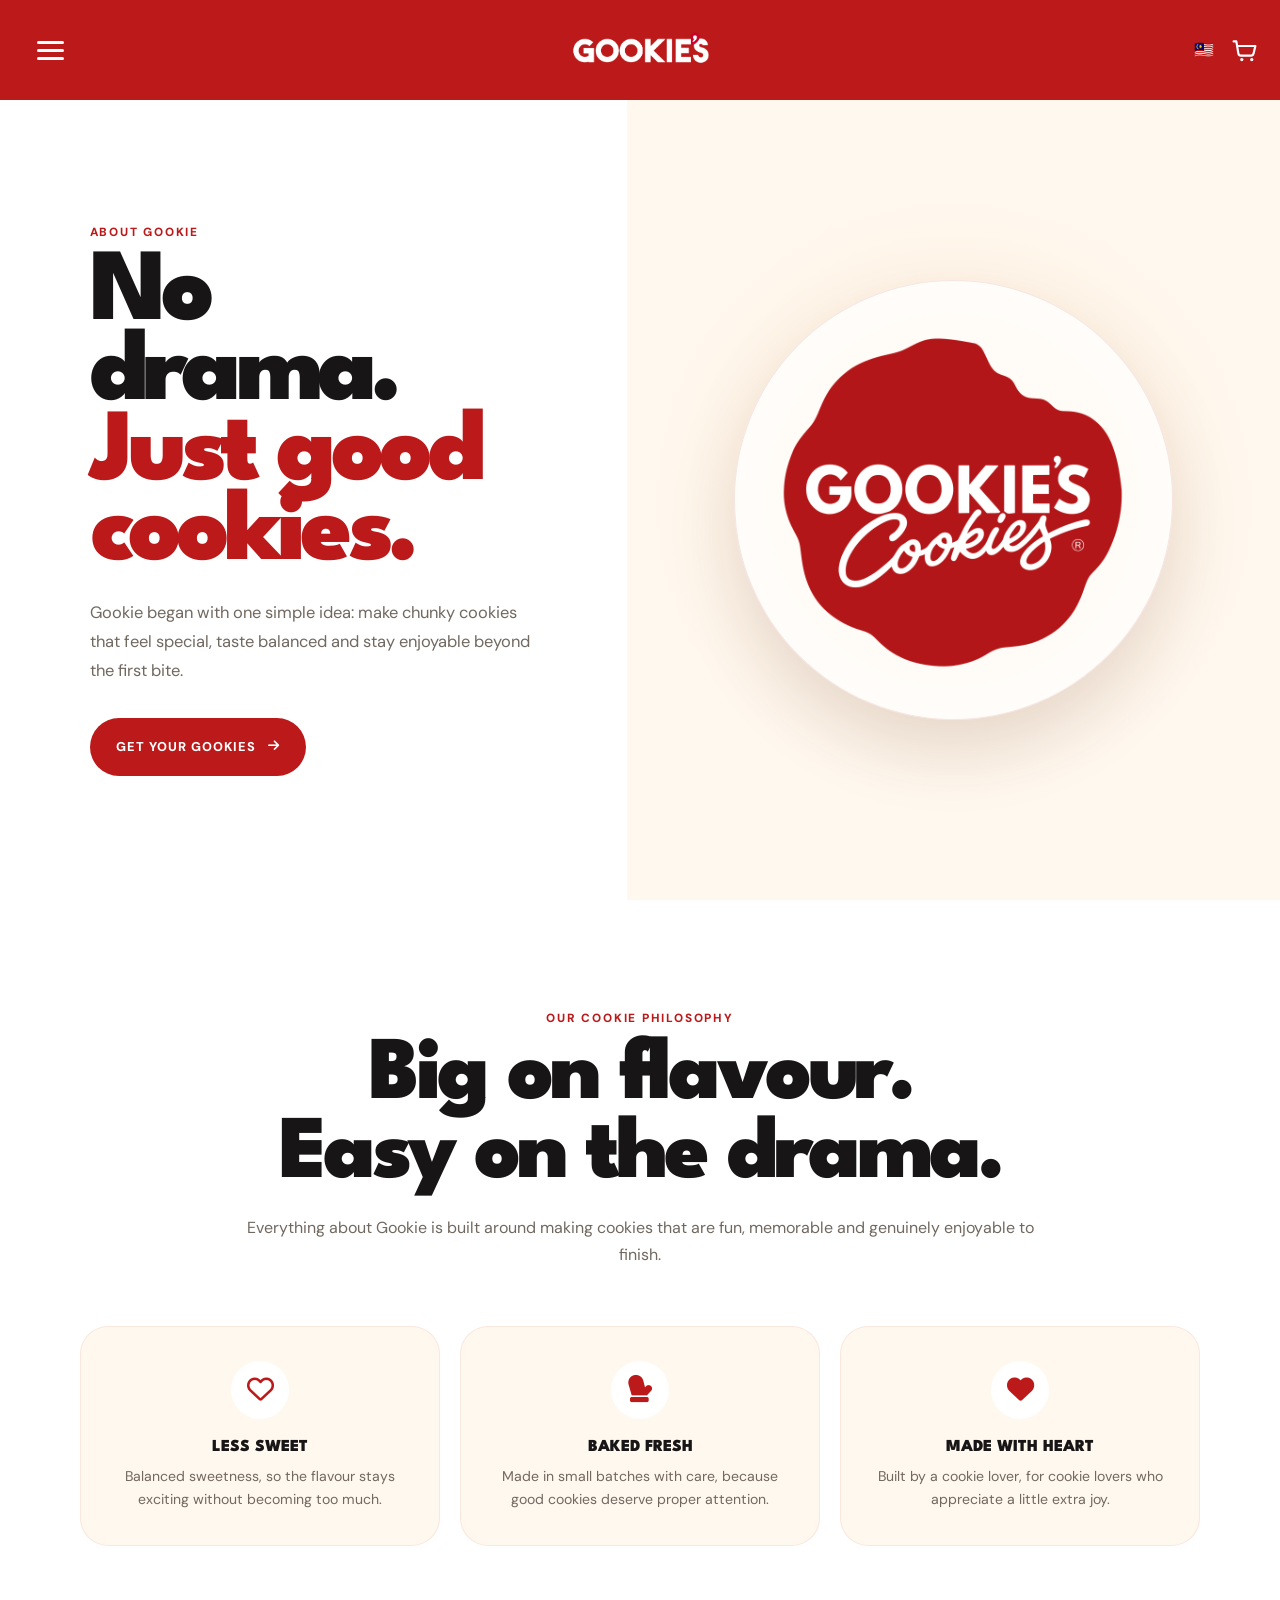
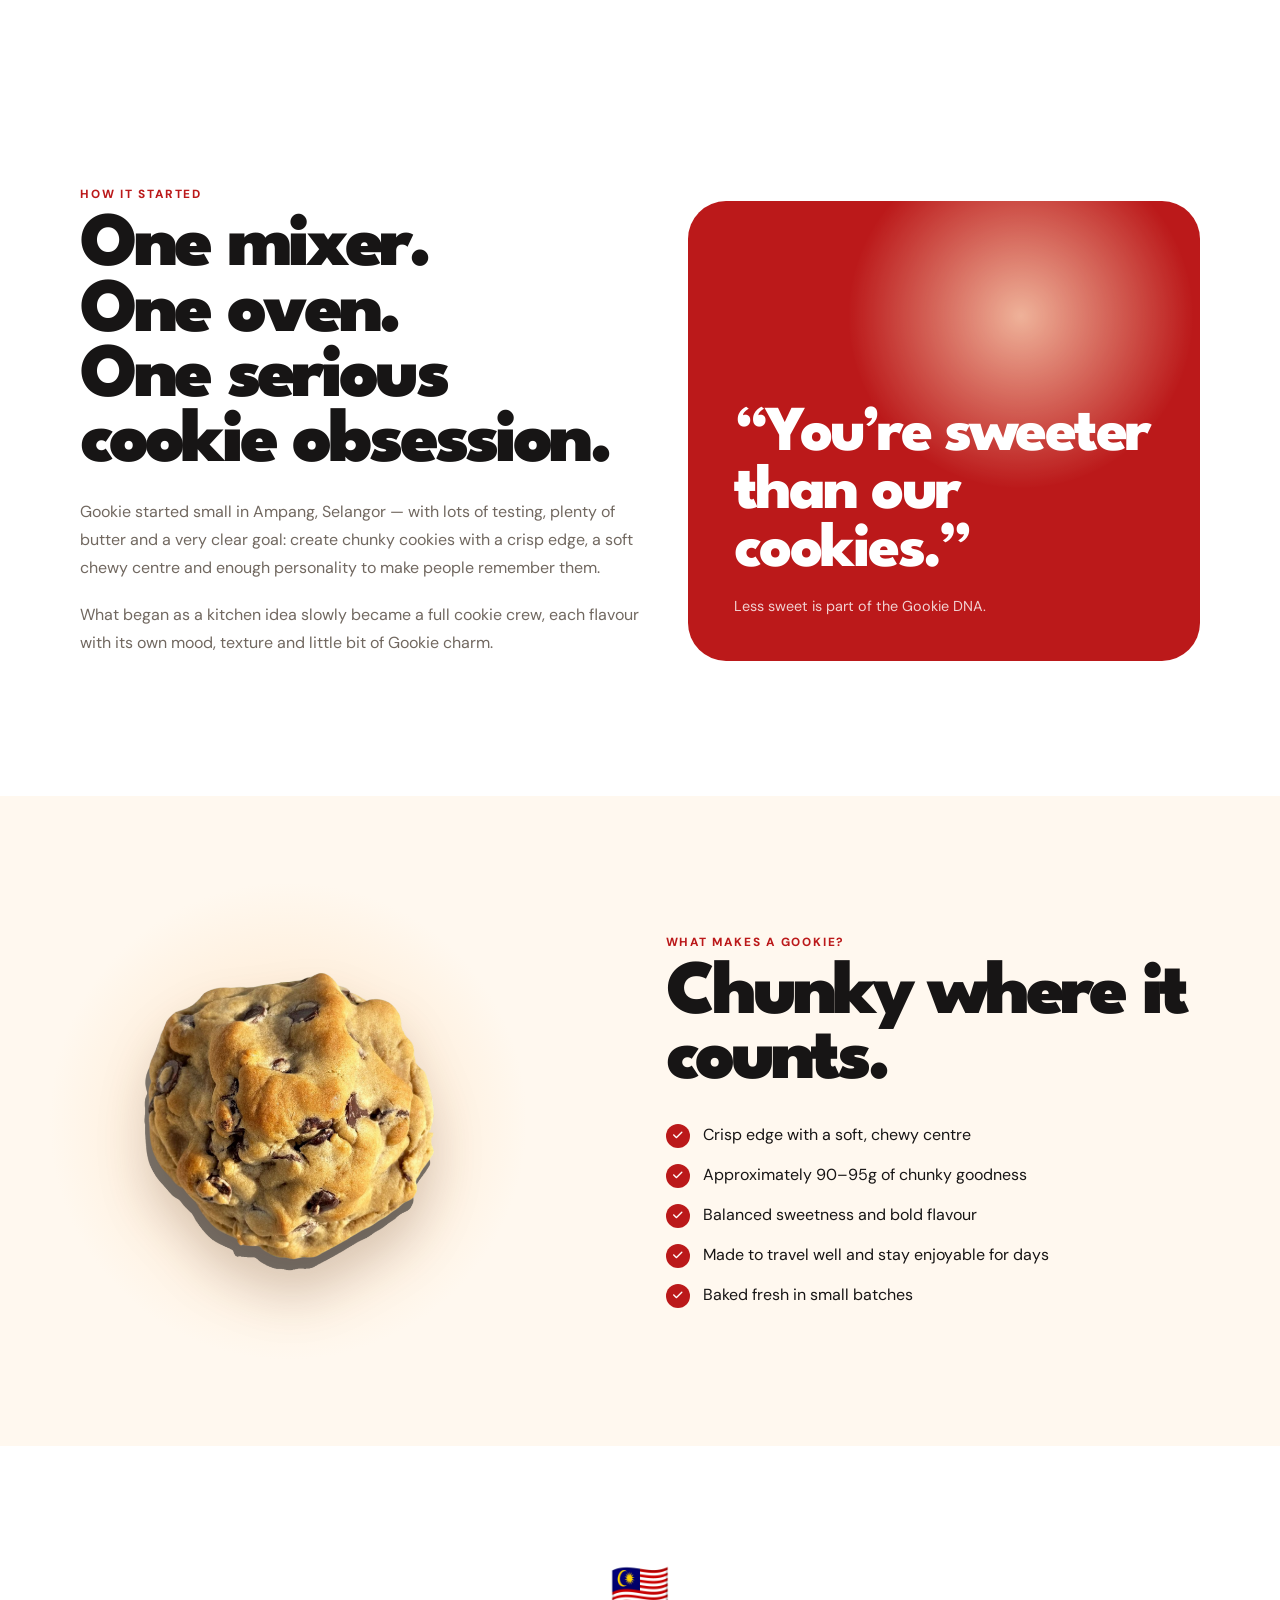
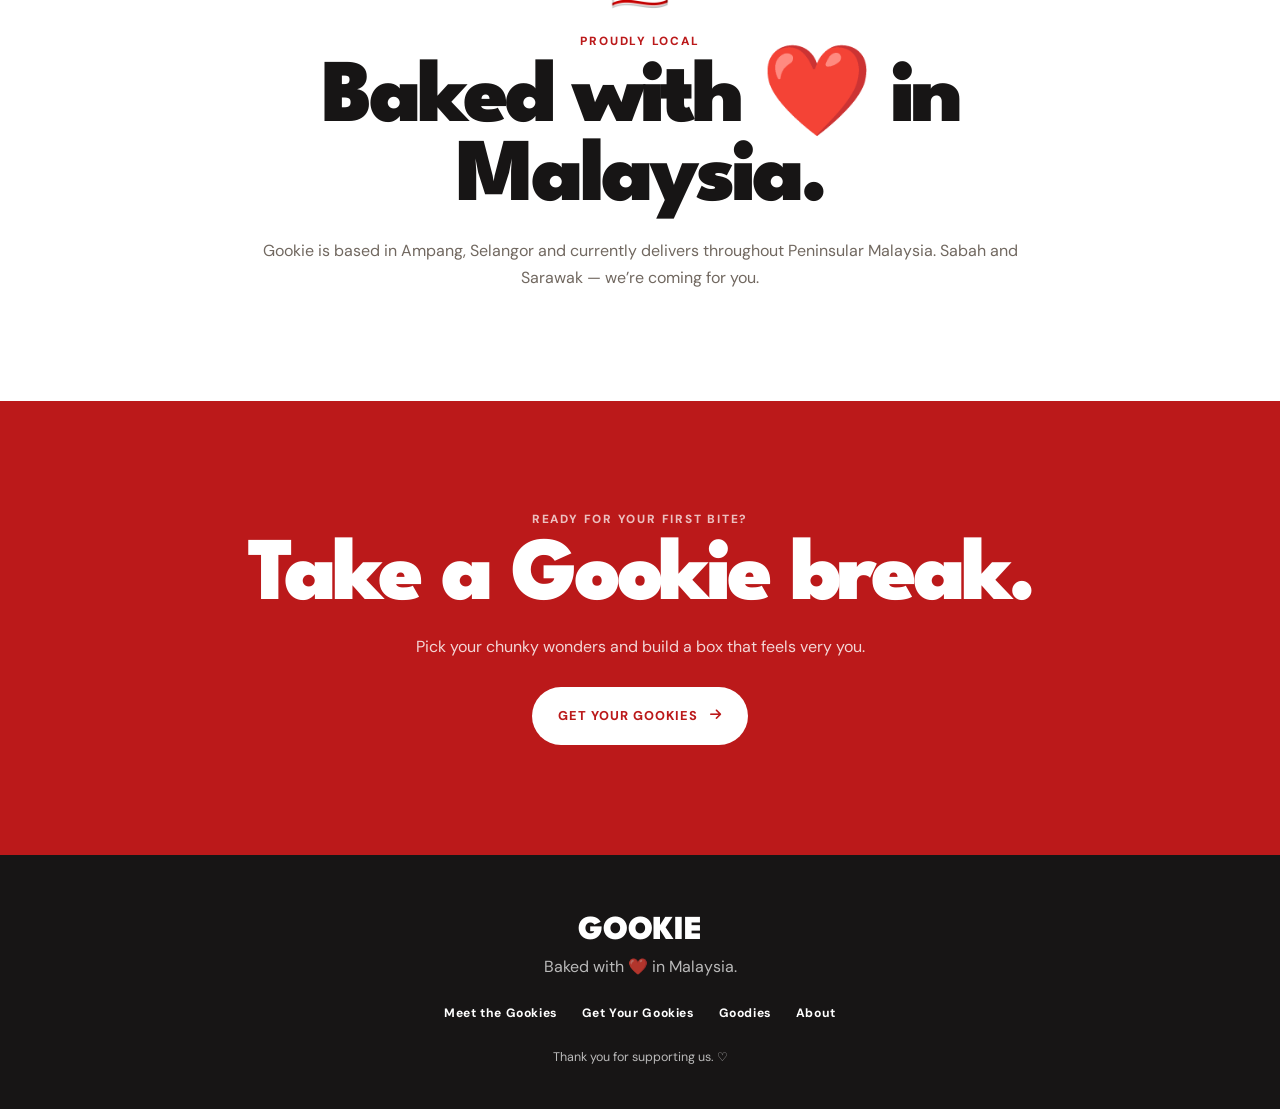
==== about.html @ dcf095d4 "Add files via upload" ====
<!doctype html>
<html lang="en">
<head>
  <meta charset="UTF-8" />
  <meta name="viewport" content="width=device-width, initial-scale=1.0" />
  <meta name="theme-color" content="#BB191A" />
  <title>About Gookie — No Drama, Just Good Cookies</title>

  <link rel="preconnect" href="https://fonts.googleapis.com" />
  <link rel="preconnect" href="https://fonts.gstatic.com" crossorigin />
  <link
    href="https://fonts.googleapis.com/css2?family=DM+Sans:wght@400;500;600;700&family=League+Spartan:wght@700;800;900&display=swap"
    rel="stylesheet"
  />
  <link
    rel="stylesheet"
    href="https://cdnjs.cloudflare.com/ajax/libs/font-awesome/6.7.2/css/all.min.css"
  />

  <link rel="stylesheet" href="style.css?v=10.0" />
  <link rel="stylesheet" href="about.css?v=1.0" />
</head>

<body class="about-page">
  <button
    class="page-overlay"
    id="pageOverlay"
    type="button"
    aria-label="Close open panel"
    hidden
  ></button>

  <header class="site-header" id="siteHeader">
    <div class="header-inner">
      <button
        class="header-icon-button"
        id="menuButton"
        type="button"
        aria-label="Open menu"
        aria-controls="menuDrawer"
        aria-expanded="false"
      >
        <span class="hamburger-icon" aria-hidden="true">
          <span></span><span></span><span></span>
        </span>
      </button>

      <a class="brand-logo" href="index.html" aria-label="Gookie home">
        <img src="smallgookielogo.png" alt="Gookie" />
      </a>

      <span class="malaysia-flag" title="Proudly baked in Malaysia">🇲🇾</span>

      <a
        class="header-icon-button cart-button about-cart-link"
        href="order.html"
        aria-label="Go to Get Your Gookies"
      >
        <svg class="cart-icon" viewBox="0 0 32 32" fill="none" aria-hidden="true">
          <path
            d="M4 6h3l2.2 13.2a3 3 0 0 0 3 2.5h10.9a3 3 0 0 0 2.9-2.3L28 11H9"
            stroke="currentColor"
            stroke-width="2.4"
            stroke-linecap="round"
            stroke-linejoin="round"
          ></path>
          <circle cx="13" cy="26" r="1.8" fill="currentColor"></circle>
          <circle cx="24" cy="26" r="1.8" fill="currentColor"></circle>
        </svg>
      </a>
    </div>
  </header>

  <aside
    class="drawer drawer-left premium-menu-drawer"
    id="menuDrawer"
    aria-hidden="true"
    aria-label="Main menu"
  >
    <div class="drawer-header premium-menu-header">
      <div>
        <p class="drawer-eyebrow">
          HELLO, COOKIE LOVER <span aria-hidden="true">🍪</span>
        </p>
        <h2>What’s on the menu?</h2>
      </div>

      <button
        class="drawer-close-button"
        id="menuCloseButton"
        type="button"
        aria-label="Close menu"
      >
        ×
      </button>
    </div>

    <nav class="drawer-nav premium-menu-nav" aria-label="Primary navigation">
      <a class="premium-menu-item premium-menu-item-cookie" href="gookies.html">
        <span class="premium-menu-icon" aria-hidden="true">
          <i class="fa-solid fa-cookie-bite"></i>
        </span>
        <span class="premium-menu-copy">
          <strong>MEET THE GOOKIES</strong>
          <small>Explore every chunky wonder.</small>
        </span>
        <span class="premium-menu-arrow" aria-hidden="true">
          <i class="fa-solid fa-arrow-right"></i>
        </span>
      </a>

      <a class="premium-menu-item premium-menu-item-box" href="order.html">
        <span class="premium-menu-icon" aria-hidden="true">
          <i class="fa-solid fa-box-open"></i>
        </span>
        <span class="premium-menu-copy">
          <strong>GET YOUR GOOKIES</strong>
          <small>Build your box or choose a combo.</small>
        </span>
        <span class="premium-menu-arrow" aria-hidden="true">
          <i class="fa-solid fa-arrow-right"></i>
        </span>
      </a>

      <a class="premium-menu-item premium-menu-item-goodies" href="goodies.html">
        <span class="premium-menu-icon" aria-hidden="true">
          <i class="fa-solid fa-gift"></i>
        </span>
        <span class="premium-menu-copy">
          <strong>GOOKIE’S GOODIES</strong>
          <small>Weddings, birthdays and gifting.</small>
        </span>
        <span class="premium-menu-arrow" aria-hidden="true">
          <i class="fa-solid fa-arrow-right"></i>
        </span>
      </a>

      <a
        class="premium-menu-item premium-menu-item-about is-current"
        href="about.html"
        aria-current="page"
      >
        <span class="premium-menu-icon" aria-hidden="true">
          <i class="fa-regular fa-heart"></i>
        </span>
        <span class="premium-menu-copy">
          <strong>ABOUT GOOKIE</strong>
          <small>Our story and cookie philosophy.</small>
        </span>
        <span class="premium-menu-arrow" aria-hidden="true">
          <i class="fa-solid fa-arrow-right"></i>
        </span>
      </a>
    </nav>
  </aside>

  <main>
    <section class="about-hero">
      <div class="about-hero-copy">
        <p class="section-kicker">ABOUT GOOKIE</p>
        <h1>
          <span>No drama.</span>
          <span>Just good cookies.</span>
        </h1>
        <p>
          Gookie began with one simple idea: make chunky cookies that feel
          special, taste balanced and stay enjoyable beyond the first bite.
        </p>

        <a class="about-primary-cta" href="order.html">
          GET YOUR GOOKIES
          <i class="fa-solid fa-arrow-right" aria-hidden="true"></i>
        </a>
      </div>

      <div class="about-hero-art">
        <div class="about-logo-disc">
          <img src="logo.png" alt="Gookie's Cookies logo" />
        </div>
      </div>
    </section>

    <section class="about-philosophy">
      <div class="about-section-heading">
        <p class="section-kicker">OUR COOKIE PHILOSOPHY</p>
        <h2>Big on flavour.<br>Easy on the drama.</h2>
        <p>
          Everything about Gookie is built around making cookies that are fun,
          memorable and genuinely enjoyable to finish.
        </p>
      </div>

      <div class="about-pillars">
        <article>
          <span class="about-pillar-icon" aria-hidden="true">
            <i class="fa-regular fa-heart"></i>
          </span>
          <h3>LESS SWEET</h3>
          <p>
            Balanced sweetness, so the flavour stays exciting without becoming
            too much.
          </p>
        </article>

        <article>
          <span class="about-pillar-icon" aria-hidden="true">
            <i class="fa-solid fa-mitten"></i>
          </span>
          <h3>BAKED FRESH</h3>
          <p>
            Made in small batches with care, because good cookies deserve proper
            attention.
          </p>
        </article>

        <article>
          <span class="about-pillar-icon" aria-hidden="true">
            <i class="fa-solid fa-heart"></i>
          </span>
          <h3>MADE WITH HEART</h3>
          <p>
            Built by a cookie lover, for cookie lovers who appreciate a little
            extra joy.
          </p>
        </article>
      </div>
    </section>

    <section class="about-story">
      <div class="about-story-copy">
        <p class="section-kicker">HOW IT STARTED</p>
        <h2>One mixer.<br>One oven.<br>One serious cookie obsession.</h2>

        <p>
          Gookie started small in Ampang, Selangor — with lots of testing,
          plenty of butter and a very clear goal: create chunky cookies with a
          crisp edge, a soft chewy centre and enough personality to make people
          remember them.
        </p>

        <p>
          What began as a kitchen idea slowly became a full cookie crew, each
          flavour with its own mood, texture and little bit of Gookie charm.
        </p>
      </div>

      <div class="about-story-card">
        <p class="about-story-quote">
          “You’re sweeter than our cookies.”
        </p>
        <span>Less sweet is part of the Gookie DNA.</span>
      </div>
    </section>

    <section class="about-cookie">
      <div class="about-cookie-art" aria-hidden="true">
        <img src="wonder-chip.png" alt="" />
      </div>

      <div class="about-cookie-copy">
        <p class="section-kicker">WHAT MAKES A GOOKIE?</p>
        <h2>Chunky where it counts.</h2>

        <div class="about-cookie-list">
          <div>
            <i class="fa-solid fa-check" aria-hidden="true"></i>
            <span>Crisp edge with a soft, chewy centre</span>
          </div>
          <div>
            <i class="fa-solid fa-check" aria-hidden="true"></i>
            <span>Approximately 90–95g of chunky goodness</span>
          </div>
          <div>
            <i class="fa-solid fa-check" aria-hidden="true"></i>
            <span>Balanced sweetness and bold flavour</span>
          </div>
          <div>
            <i class="fa-solid fa-check" aria-hidden="true"></i>
            <span>Made to travel well and stay enjoyable for days</span>
          </div>
          <div>
            <i class="fa-solid fa-check" aria-hidden="true"></i>
            <span>Baked fresh in small batches</span>
          </div>
        </div>
      </div>
    </section>

    <section class="about-malaysia">
      <div class="about-malaysia-inner">
        <span class="about-malaysia-flag" aria-hidden="true">🇲🇾</span>
        <p class="section-kicker">PROUDLY LOCAL</p>
        <h2>Baked with ❤️ in Malaysia.</h2>
        <p>
          Gookie is based in Ampang, Selangor and currently delivers throughout
          Peninsular Malaysia. Sabah and Sarawak — we’re coming for you.
        </p>
      </div>
    </section>

    <section class="about-final-cta">
      <p class="section-kicker">READY FOR YOUR FIRST BITE?</p>
      <h2>Take a Gookie break.</h2>
      <p>Pick your chunky wonders and build a box that feels very you.</p>

      <a href="order.html">
        GET YOUR GOOKIES
        <i class="fa-solid fa-arrow-right" aria-hidden="true"></i>
      </a>
    </section>
  </main>

  <footer class="about-footer">
    <a class="about-footer-brand" href="index.html">GOOKIE</a>
    <p>Baked with ❤️ in Malaysia.</p>

    <nav aria-label="Footer navigation">
      <a href="gookies.html">Meet the Gookies</a>
      <a href="order.html">Get Your Gookies</a>
      <a href="goodies.html">Goodies</a>
      <a href="about.html">About</a>
    </nav>

    <p class="about-footer-thanks">Thank you for supporting us. ♡</p>
  </footer>

  <script src="about.js?v=1.0"></script>
</body>
</html>
---- style.css ----
/* =========================================================
   GOOKIE ORDER PAGE
   FILE: style.css
   CLEAN VERSION: V2

   Notes:
   - Existing page design and functionality preserved.
   - Repeated mobile Hero rules consolidated into one block.
   - Repeated mobile Meet The Gookies rules consolidated.
   - Old duplicate Gookie's Picks rules removed.
   - Mobile Meet The Gookies card shadow removed.
   - Keep future edits inside the relevant labelled section.
   ========================================================= */

:root {
  --gookie-red: #bb191a;
  --gookie-red-dark: #991214;
  --cream: #fff1dc;
  --cream-soft: #fff8ef;
  --white: #fff;
  --ink: #171515;
  --muted: #716860;
  --line: rgba(23, 21, 21, 0.12);
  --shadow: 0 24px 70px rgba(67, 24, 18, 0.18);
  --header-height-mobile: 90px;
  --header-height-desktop: 100px;
  --drawer-width: min(88vw, 400px);
  --transition: 260ms ease;
}

*,
*::before,
*::after {
  box-sizing: border-box;
}

html {
  scroll-behavior: smooth;
}

body {
  margin: 0;
  min-width: 320px;
  background: var(--cream-soft);
  color: var(--ink);
  font-family: "DM Sans", sans-serif;
}

body.no-scroll {
  overflow: hidden;
}

button,
a {
  -webkit-tap-highlight-color: transparent;
}

button {
  font: inherit;
}

a {
  color: inherit;
  text-decoration: none;
}

img {
  max-width: 100%;
}

.is-hidden {
  display: none !important;
}

.section-kicker,
.drawer-eyebrow,
.mini-heading,
.cookie-box-label {
  margin: 0;
  color: var(--gookie-red);
  font-size: 0.74rem;
  font-weight: 800;
  letter-spacing: 0.15em;
}

.site-header {
  position: sticky;
  top: 0;
  z-index: 50;
  height: var(--header-height-mobile);
  background: var(--gookie-red);
  color: var(--white);
}

.header-inner {
  position: relative;
  display: flex;
  align-items: center;
  justify-content: center;
  height: 100%;
}

.brand-logo {
  position: absolute;
  left: 50%;
  transform: translateX(-50%);
}

.brand-logo img {
  display: block;
  width: 140px;
  height: auto;
}

.header-icon-button {
  position: absolute;
  top: 50%;
  display: grid;
  place-items: center;
  width: 48px;
  height: 48px;
  padding: 0;
  border: 0;
  border-radius: 50%;
  background: transparent;
  color: var(--white);
  cursor: pointer;
  transform: translateY(-50%);
}

#menuButton {
  left: 14px;
}

#cartButton {
  right: 12px;
}
.malaysia-flag{
  position:absolute;
  right:66px;

  top:50%;
  transform:translateY(-50%);

  font-size:16px;
  line-height:1;

  user-select:none;
}

.header-icon-button:hover {
  background: rgba(255, 255, 255, 0.12);
}

.hamburger-icon {
  display: flex;
  flex-direction: column;
  gap: 5px;
  width: 27px;
}

.hamburger-icon span {
  width: 100%;
  height: 3px;
  border-radius: 999px;
  background: currentColor;
}

.cart-icon {
  width: 29px;
  height: 29px;
}

.cart-count {
  position: absolute;
  top: 2px;
  right: -1px;
  display: grid;
  place-items: center;
  min-width: 21px;
  height: 21px;
  padding: 0 5px;
  border: 2px solid var(--gookie-red);
  border-radius: 999px;
  background: var(--white);
  color: var(--gookie-red);
  font-size: 0.69rem;
  font-weight: 800;
}

.page-overlay {
  position: fixed;
  inset: 0;
  z-index: 80;
  border: 0;
  background: rgba(17, 9, 9, 0.52);
  opacity: 0;
  transition: opacity var(--transition);
}

.page-overlay.is-visible {
  opacity: 1;
}

.drawer {
  position: fixed;
  top: 0;
  bottom: 0;
  z-index: 90;
  display: flex;
  flex-direction: column;
  width: var(--drawer-width);
  max-width: 100%;
  padding: 24px;
  background: var(--cream-soft);
  box-shadow: var(--shadow);
  visibility: hidden;
  transition:
    transform var(--transition),
    visibility var(--transition);
}

.drawer-left {
  left: 0;
  transform: translateX(-105%);
}

.drawer-right {
  right: 0;
  transform: translateX(105%);
}

.drawer.is-open {
  transform: translateX(0);
  visibility: visible;
}

.drawer-header,
.modal-sticky-header,
.cookie-box-header {
  display: flex;
  align-items: flex-start;
  justify-content: space-between;
  gap: 20px;
}

.drawer-header {
  padding-bottom: 22px;
  border-bottom: 1px solid var(--line);
}

.drawer-header h2,
.modal-sticky-header h2 {
  margin: 4px 0 0;
  font-family: "League Spartan", sans-serif;
  font-size: 2rem;
  letter-spacing: -0.04em;
}

.drawer-close-button,
.modal-close-button {
  display: grid;
  place-items: center;
  width: 42px;
  height: 42px;
  flex: 0 0 42px;
  padding: 0 0 4px;
  border: 1px solid var(--line);
  border-radius: 50%;
  background: var(--white);
  color: var(--ink);
  font-size: 2rem;
  line-height: 1;
  cursor: pointer;
}

.drawer-nav {
  display: flex;
  flex-direction: column;
  padding: 26px 0;
}


.drawer-footer {
  margin-top: auto;
  padding-top: 22px;
  border-top: 1px solid var(--line);
  color: var(--muted);
}

.drawer-footer p {
  margin: 4px 0;
}

.modal {
  position: fixed;
  inset: 0;
  z-index: 100;
  display: grid;
  place-items: end center;
  padding: 0;
  background: rgba(17, 9, 9, 0.55);
  opacity: 0;
  visibility: hidden;
  transition:
    opacity var(--transition),
    visibility var(--transition);
}

.modal.is-open {
  opacity: 1;
  visibility: visible;
}

.modal-card {
  width: 100%;
  max-height: 92vh;
  overflow: auto;
  background: var(--cream-soft);
  border-radius: 30px 30px 0 0;
  transform: translateY(24px);
  transition: transform var(--transition);
}

.modal.is-open .modal-card {
  transform: translateY(0);
}

.primary-button,
.secondary-button,
.hero-button {
  display: inline-flex;
  align-items: center;
  justify-content: center;
  min-height: 56px;
  padding: 15px 24px;
  border-radius: 999px;
  font-size: 0.9rem;
  font-weight: 800;
  letter-spacing: 0.05em;
  cursor: pointer;
  transition:
    transform var(--transition),
    background-color var(--transition);
}

.primary-button {
  width: 100%;
  border: 0;
  background: var(--gookie-red);
  color: var(--white);
}

.primary-button:hover:not(:disabled) {
  background: var(--gookie-red-dark);
  transform: translateY(-2px);
}

.primary-button:disabled {
  opacity: 0.42;
  cursor: not-allowed;
}

.secondary-button {
  border: 1px solid var(--line);
  background: var(--white);
  color: var(--ink);
}

.hero-section {
  overflow: hidden;
  background: #ffffff;
}

.hero-cookie-area {
  position: relative;
  display: grid;
  place-items: center;
  min-height: 430px;
  padding: 40px 20px 16px;

  background:
    radial-gradient(
      circle at 50% 45%,
      rgba(255,226,193,.65) 0%,
      rgba(255,245,231,.35) 45%,
      rgba(255,255,255,0) 75%
    );

  isolation: isolate;
}

.hero-cookie-image {
  position: relative;
  z-index: 2;
  width: min(96vw, 560px);
  filter: drop-shadow(0 24px 18px rgba(73, 31, 12, 0.18));
}

.hero-shape {
  position: absolute;
  border-radius: 50%;
}

.hero-shape-one {
  top: 7%;
  left: -18%;
  width: 250px;
  height: 250px;
  background: rgba(187, 25, 26, 0.1);
}

.hero-shape-two {
  right: -22%;
  bottom: -10%;
  width: 310px;
  height: 310px;
  border: 2px solid rgba(187, 25, 26, 0.14);
}

.hero-content {
  padding: 58px 24px 76px;
  text-align: center;
}

.hero-content h1 {
  margin: 13px 0 24px;
  font-family: "League Spartan", sans-serif;
  font-size: clamp(3.3rem, 15vw, 7rem);
  font-weight: 900;
  line-height: 0.88;
  letter-spacing: -0.045em;
}

.hero-content h1 span {
  display: block;
}

.hero-content h1 span:not(:first-child) {
  color: var(--gookie-red);
}

.hero-description {
  max-width: 520px;
  margin: 0 auto 30px;
  color: var(--muted);
  font-size: 1.04rem;
  line-height: 1.65;
}

.hero-button {
  gap: 12px;
  background: var(--ink);
  color: var(--white);
}

/* ========================================
   HERO HIGHLIGHTS
======================================== */

.hero-highlights{

    display:flex;
    justify-content:center;
    gap:50px;

    margin:24px 0 42px;

    flex-wrap:wrap;

}

.hero-highlight{
  display:flex;
  flex-direction:column;
  align-items:center;
  gap:10px;

  min-width:140px;
}

.hero-highlight span{
  font-size:28px;
}

.hero-highlight strong{
  font-family:"League Spartan",sans-serif;
  font-size:.9rem;
  font-weight:800;
  text-transform:uppercase;
  letter-spacing:.06em;
}

.hero-actions{
  display:flex;
  justify-content:center;
  gap:16px;
  flex-wrap:wrap;
}

.hero-actions .hero-button {
  min-width: 220px;
  min-height: 64px;
  padding: 18px 34px;

  font-size: 1rem;
  font-weight: 800;
}

.hero-button-primary{
  background:var(--gookie-red);
  color:#fff;
}

.hero-button-secondary{
  background:#fff;
  color:var(--ink);
  border:2px solid rgba(0,0,0,.12);
}

.section-heading {
  width: min(100%, 760px);
  margin: 0 auto 40px;
  padding: 0 20px;
  text-align: center;
}

.section-heading h2 {
  margin: 10px 0 14px;
  font-family: "League Spartan", sans-serif;
  font-size: clamp(2.9rem, 12vw, 6rem);
  font-weight: 900;
  line-height: 0.9;
  letter-spacing: -0.045em;
}

.section-heading > p:last-child {
  max-width: 560px;
  margin: 0 auto;
  color: var(--muted);
  line-height: 1.6;
}

/* =========================================================
   GOOKIE TRUST BANNER
========================================================= */

.gookie-trust-section {
  padding: 34px 20px 56px;
  background: var(--white);
}

.gookie-trust-banner {
  display: grid;
  grid-template-columns: repeat(4, 1fr);

  width: min(1180px, 100%);
  margin: 0 auto;
  padding: 26px 28px;

  border: 1px solid rgba(187, 25, 26, 0.1);
  border-radius: 28px;

  background: #fff8ef;

  box-shadow:
    0 14px 36px rgba(55, 26, 12, 0.07);
}

.gookie-trust-item {
  display: flex;
  align-items: center;
  justify-content: center;
  gap: 16px;

  min-width: 0;
  padding: 5px 24px;
}

.gookie-trust-item + .gookie-trust-item {
  border-left: 1px solid rgba(23, 21, 21, 0.11);
}

.gookie-trust-icon {
  display: grid;
  place-items: center;

  width: 52px;
  height: 52px;
  flex: 0 0 52px;

  color: var(--gookie-red);

  font-size: 2.5rem;
  line-height: 1;
}

.gookie-trust-icon i {
  display: flex;
  align-items: center;
  justify-content: center;

  width: 100%;
  height: 100%;

  line-height: 1;
}

.gookie-trust-item:nth-child(1) .gookie-trust-icon i{
  font-size:2.15rem;
}

.gookie-trust-item:nth-child(2) .gookie-trust-icon i{
  font-size:2.35rem;
}

.gookie-trust-item:nth-child(3) .gookie-trust-icon i{
  font-size:2rem;
}

.gookie-trust-item:nth-child(4) .gookie-trust-icon i{
  font-size:2rem;
}

.gookie-trust-copy {
  display: flex;
  flex-direction: column;
  gap: 5px;
}

.gookie-trust-copy strong {
  color: var(--ink);

  font-family: "League Spartan", sans-serif;
  font-size: 0.83rem;
  font-weight: 900;
  line-height: 1.15;
  letter-spacing: 0.015em;
}

.gookie-trust-copy span {
  color: var(--muted);

  font-size: 0.79rem;
  line-height: 1.4;
}


/* =========================================================
   GOOKIE TRUST BANNER — TABLET
========================================================= */

@media (max-width: 950px) {

  .gookie-trust-banner {
    grid-template-columns: repeat(2, 1fr);
    row-gap: 24px;
  }

  .gookie-trust-item:nth-child(3) {
    border-left: 0;
  }

}


/* =========================================================
   GOOKIE TRUST BANNER — MOBILE
========================================================= */

@media (max-width: 600px) {

  .gookie-trust-section {
    padding: 20px 16px 38px;
  }

  .gookie-trust-banner {
    grid-template-columns: 1fr;

    padding: 10px 20px;

    border-radius: 24px;
  }

  .gookie-trust-item {
    justify-content: flex-start;

    padding: 20px 4px;
  }

  .gookie-trust-item + .gookie-trust-item,
  .gookie-trust-item:nth-child(3) {
    border-top: 1px solid rgba(23, 21, 21, 0.1);
    border-left: 0;
  }

  .gookie-trust-icon {
    width: 48px;
    height: 48px;
    flex-basis: 48px;

    font-size: 2.2rem;
  }

  .gookie-trust-copy strong {
    font-size: 0.8rem;
  }

  .gookie-trust-copy span {
    font-size: 0.76rem;
  }

.gookie-trust-item:nth-child(1) .gookie-trust-icon i{
  font-size:2rem;
}

.gookie-trust-item:nth-child(2) .gookie-trust-icon i{
  font-size:2.15rem;
}

.gookie-trust-item:nth-child(3) .gookie-trust-icon i{
  font-size:1.9rem;
}

.gookie-trust-item:nth-child(4) .gookie-trust-icon i{
  font-size:1.9rem;
}
}

.meet-section {
  overflow: hidden;
  padding: 90px 0;
  background: var(--white);
}

.marquee-shell {
  min-width: 0;
  overflow-x: auto;
  overflow-y: hidden;
  width: 100%;

  scroll-behavior: auto;
  scrollbar-width: none;
  -webkit-overflow-scrolling: touch;

  cursor: grab;
}

.marquee-shell::-webkit-scrollbar {
  display: none;
}

.marquee-track {
  display: flex;
  gap: 14px;
  width: max-content;
  padding: 10px 58px;

  animation: none;
  transform: none;
}

.marquee-card {
  width: min(66vw, 270px);
  flex: 0 0 auto;

  padding: 0;
  border: 0;

  background: transparent;
  box-shadow: none;

  color: var(--ink);
  text-align: center;
  cursor: pointer;
}

.marquee-card-image {
  display: grid;
  place-items: center;
  aspect-ratio: 1/1;

  background: transparent;
}

.marquee-card-image img {
  width: 96%;
  height: auto;
  object-fit: contain;

  filter: drop-shadow(0 18px 20px rgba(0,0,0,.18));

  transition: transform .25s ease;
}

.marquee-card:hover .marquee-card-image img {
  transform: translateY(-8px) scale(1.04);
}

.marquee-card-copy {
  padding: 10px 8px 0;
}

.marquee-card-copy strong{
  font-family:"League Spartan",sans-serif;
  font-size:1.45rem;
  font-weight:800;
}

.marquee-card-copy small{
  display:block;
  margin-bottom:8px;
  color:var(--gookie-red);
  font-size:.68rem;
  letter-spacing:.08em;
}

.marquee-hint {
  margin: 24px 20px 0;
  color: var(--muted);
  font-size: 0.84rem;
  text-align: center;
}

/* ========================================
   MARQUEE CONTROLS
======================================== */

.marquee-wrapper {
  position: relative;
  display: block;
  width: 100%;
}

.marquee-arrow {
  position: absolute;
  top: 50%;
  z-index: 10;

  display: grid;
  place-items: center;

  width: 56px;
  height: 56px;
  padding: 0;

  border: 1px solid var(--line);
  border-radius: 50%;

  background: rgba(255, 255, 255, 0.92);
  color: var(--ink);

  backdrop-filter: blur(10px);
  -webkit-backdrop-filter: blur(10px);

  font-size: 1.5rem;
  cursor: pointer;

  box-shadow: 0 10px 28px rgba(55, 26, 12, 0.14);

  transform: translateY(-50%);

  transition:
    transform var(--transition),
    background-color var(--transition),
    color var(--transition);
}

.marquee-arrow-left {
  left: 14px;
}

.marquee-arrow-right {
  right: 14px;
}

.marquee-arrow:hover {
  background: var(--gookie-red);
  color: var(--white);
  transform: translateY(-50%) scale(1.06);
}

.marquee-arrow:active {
  transform: translateY(-50%) scale(0.94);
}

/* ========================================
   ORDER SECTIONS
======================================== */

.choice-section,
.order-section {
  padding: 90px 20px;
}

.choice-section {
  background: var(--cream);
}

.choice-grid {
  display: grid;
  gap: 18px;
  width: min(100%, 1050px);
  margin: 0 auto;
}

.choice-card {
  position: relative;
  display: grid;
  gap: 24px;
  min-height: 280px;
  padding: 26px;
  border: 0;
  border-radius: 34px;
  text-align: left;
  cursor: pointer;
  overflow: hidden;
}

.choice-card-light {
  background: var(--white);
  color: var(--ink);
}

.choice-card-red {
  background: var(--gookie-red);
  color: var(--white);
}

.choice-card-number {
  font-size: 0.75rem;
  font-weight: 800;
  letter-spacing: 0.14em;
  opacity: 0.75;
}

.choice-card-copy {
  display: flex;
  flex-direction: column;
  align-self: end;
}

.choice-card-copy small {
  margin-bottom: 8px;
  font-weight: 800;
  letter-spacing: 0.12em;
}

.choice-card-copy strong {
  font-family: "League Spartan", sans-serif;
  font-size: clamp(2.2rem, 9vw, 4rem);
  font-weight: 900;
  line-height: 0.9;
  letter-spacing: -0.045em;
}

.choice-card-copy > span {
  margin-top: 12px;
  opacity: 0.78;
}

.choice-card-arrow {
  position: absolute;
  top: 22px;
  right: 24px;
  font-size: 2rem;
}

.order-section {
  background: var(--cream-soft);
  scroll-margin-top: 110px;
}

.box-size-options {
  display: grid;
  gap: 14px;
  width: min(100%, 920px);
  margin: 0 auto 28px;
}

.box-size-card {
  display: block;
  min-height: 0;
  padding: 0;

  border: 2px solid transparent;
  border-radius: 24px;

  background: var(--white);
  color: var(--ink);
  text-align: left;

  overflow: hidden;
  box-shadow: 0 10px 35px rgba(55, 26, 12, 0.07);
}

.box-size-card.is-selected {
  border-color: var(--gookie-red);
  background: #fff4e8;
}

.box-size-number {
  display: grid;
  place-items: center;
  width: 62px;
  height: 62px;
  flex: 0 0 62px;
  border-radius: 50%;
  background: var(--cream);
  color: var(--gookie-red);
  font-family: "League Spartan", sans-serif;
  font-size: 2rem;
  font-weight: 900;
}

.box-size-card.is-selected .box-size-number {
  background: var(--gookie-red);
  color: var(--white);
}

.box-size-card strong,
.box-size-card small {
  display: block;
}

.box-size-card strong {
  font-family: "League Spartan", sans-serif;
  font-size: 1.2rem;
}

.box-size-card small {
  color: var(--muted);
}

/* ========================================
   BUILD YOUR BOX ACCORDION
======================================== */

.box-accordion {
  overflow: hidden;
  transition: all .3s ease;
}

.box-accordion-header {
  width: 100%;

  display: flex;
  align-items: center;
  gap: 18px;

  padding: 22px;

  background: transparent;
  border: 0;

  cursor: pointer;
}

/* ========================================
   BOX SIZE PRODUCT IMAGES
======================================== */

.box-size-image {
  width: 132px;
  flex: 0 0 132px;

  display: flex;
  align-items: center;
  justify-content: center;

  margin-top: -14px;
  margin-bottom: -14px;
  margin-left: -24px;

  position: relative;
  z-index: 2;
}

.box-size-image img {
  display: block;
  width: 100%;
  height: 128px;

  object-fit: contain;

  filter: drop-shadow(
    0 12px 12px rgba(64, 27, 14, 0.16)
  );

  transition:
    transform 260ms ease,
    filter 260ms ease;
}

.box-size-card:hover .box-size-image img {
  transform: translateY(-3px) scale(1.035);

  filter: drop-shadow(
    0 16px 15px rgba(64, 27, 14, 0.2)
  );
}

@media (max-width: 480px) {
  .box-accordion-header {
    gap: 10px;
    padding: 18px 16px;
  }

  .box-size-image {
    width: 118px;
    flex-basis: 118px;

    margin-top: -10px;
    margin-bottom: -10px;
    margin-left: -20px;
  }

  .box-size-image img {
    height: 112px;
  }

  .box-accordion-copy strong {
    font-size: 1.35rem;
  }

  .box-accordion-copy small {
    font-size: 0.82rem;
  }
}

.box-accordion-copy {
  display: flex;
  flex-direction: column;
  align-items: flex-start;

  flex: 1;
}

.box-accordion-copy strong {
  font-family: "League Spartan", sans-serif;
  font-size: 1.65rem;
  font-weight: 800;
}

.box-accordion-copy small {
  margin-top: 4px;
  color: var(--muted);
}

.box-accordion-arrow {
  font-size: 1.6rem;
  transition: transform .25s ease;
}

.box-accordion.is-open .box-accordion-arrow {
  transform: rotate(180deg);
}

.box-accordion-body {
  padding: 22px;
  border-top: 1px solid rgba(0, 0, 0, 0.06);
}

.box-accordion-body[hidden] {
  display: none;
}

.box-accordion-helper{
    text-align:center;
    color:var(--muted);
    margin:18px 0;
}

.box-accordion-action{
    width:100%;
}

.box-mini-slots{
    display:grid;
    grid-template-columns:repeat(2,1fr);
    gap:14px;
    margin-top:22px;
}

/* Feast Box = 4 columns */
.box-accordion[data-box-size="12"] .box-mini-slots {
    grid-template-columns: repeat(4, 1fr);
}

.build-legacy-panel {
  display: none;
}

.box-mini-slot{
    aspect-ratio:1;
    border-radius:18px;
    background:#FFF7EA;
    border:2px dashed rgba(187,25,26,.20);
    display:flex;
    align-items:center;
    justify-content:center;
}

.box-mini-slot img{

    width:74%;
    object-fit:contain;

}

.box-mini-slot > span {
  font-size: 2rem;
  opacity: 0.18;
  filter: grayscale(1);
}

.box-mini-slot.has-cookie {
  border-style: solid;
  border-color: rgba(187, 25, 26, 0.12);
  background: var(--white);
}

.cookie-box-panel {
  width: min(100%, 920px);
  margin: 0 auto;
  padding: 24px;
  border: 2px solid rgba(187, 25, 26, 0.14);
  border-radius: 30px;
  background:
    linear-gradient(rgba(255, 255, 255, 0.9), rgba(255, 255, 255, 0.9)),
    repeating-linear-gradient(
      45deg,
      rgba(187, 25, 26, 0.045) 0,
      rgba(187, 25, 26, 0.045) 10px,
      transparent 10px,
      transparent 20px
    );
  box-shadow: 0 20px 60px rgba(55, 26, 12, 0.08);
}

.cookie-box-header {
  align-items: center;
  margin-bottom: 22px;
}

.cookie-box-header h3 {
  margin: 4px 0 0;
  font-family: "League Spartan", sans-serif;
  font-size: 1.6rem;
}

.box-counter {
  display: flex;
  align-items: baseline;
  gap: 5px;
  padding: 10px 15px;
  border-radius: 999px;
  background: var(--ink);
  color: var(--white);
}

.box-counter strong:first-child {
  color: #ffcb3d;
}

/* =========================================================
   BUILD YOUR BOX PROGRESS BAR
   ========================================================= */

.box-progress {
  margin-bottom: 22px;
}

.box-progress-track {
  width: 100%;
  height: 12px;
  overflow: hidden;
  border-radius: 999px;
  background: rgba(23, 21, 21, 0.1);
}

.box-progress-fill {
  width: 0%;
  height: 100%;
  border-radius: inherit;
  background: var(--gookie-red);
  transition: width 320ms ease;
}

.box-progress.is-complete .box-progress-fill {
  background: var(--ink);
}

.box-progress-text {
  display: block;
  margin-top: 9px;
  color: var(--muted);
  font-size: 0.78rem;
  font-weight: 700;
  text-align: right;
}

.box-progress.is-complete .box-progress-text {
  color: var(--gookie-red);
}

.cookie-box-slots {
  display: grid;
  grid-template-columns: repeat(2, minmax(0, 1fr));
  gap: 14px;
  margin-bottom: 20px;
}

.cookie-slot {
  position: relative;
  display: grid;
  place-items: center;
  aspect-ratio: 1/1;
  border: 2px dashed rgba(187, 25, 26, 0.22);
  border-radius: 24px;
  background: rgba(255, 241, 220, 0.68);
  overflow: hidden;
}

.cookie-slot::before {
  content: "🍪";
  opacity: 0.16;
  filter: grayscale(1);
  font-size: clamp(2.3rem, 11vw, 4rem);
}

.cookie-slot.has-cookie::before {
  display: none;
}

.cookie-slot img {
  width: 90%;
  height: 90%;
  object-fit: contain;
  filter: drop-shadow(0 8px 7px rgba(70, 32, 10, 0.18));
  animation: cookiePop 260ms ease;
}

.cookie-slot-name {
  position: absolute;
  right: 7px;
  bottom: 7px;
  left: 7px;
  overflow: hidden;
  padding: 5px 7px;
  border-radius: 999px;
  background: rgba(23, 21, 21, 0.82);
  color: var(--white);
  font-size: 0.53rem;
  font-weight: 700;
  text-align: center;
  text-overflow: ellipsis;
}

.box-helper-text {
  margin: 0 0 20px;
  color: var(--muted);
  text-align: center;
}

@keyframes cookiePop {
  0% {
    opacity: 0;
    transform: scale(0.4) rotate(-10deg);
  }

  75% {
    transform: scale(1.08) rotate(2deg);
  }

  100% {
    opacity: 1;
    transform: scale(1);
  }
}

.collection-grid {
  display: grid;
  gap: 16px;
  width: min(100%, 1050px);
  margin: 0 auto 34px;
}

.collection-card {
  padding: 22px;
  border: 2px solid transparent;
  border-radius: 26px;
  background: var(--white);
  color: var(--ink);
  text-align: left;
  cursor: pointer;
}

.collection-card.is-selected {
  border-color: var(--gookie-red);
}

.collection-card strong {
  display: block;
  margin-bottom: 7px;
  font-family: "League Spartan", sans-serif;
  font-size: 1.4rem;
}

.collection-card span {
  color: var(--muted);
  line-height: 1.5;
}

.gookie-choice-box-size {
  width: min(100%, 920px);
  margin: 0 auto 26px;
}

.mini-heading {
  margin-bottom: 14px;
  text-align: center;
}

.cookie-detail-modal {
  padding: 22px;
}

.cookie-detail-modal .modal-close-button {
  margin-left: auto;
}

.cookie-detail-image-wrap {
  display: grid;
  place-items: center;
  min-height: 310px;
  margin-top: 12px;
  border-radius: 26px;
  background: var(--cream);
}

.cookie-detail-image-wrap img {
  width: min(88%, 420px);
  max-height: 390px;
  object-fit: contain;
  filter: drop-shadow(0 18px 14px rgba(70, 30, 10, 0.2));
}

.cookie-detail-content {
  padding: 28px 4px 8px;
  text-align: center;
}

.modal-cookie-subtitle {
  margin: 0 0 8px;
  color: var(--gookie-red);
  font-size: 0.72rem;
  font-weight: 800;
  letter-spacing: 0.14em;
}

.cookie-detail-content h2 {
  margin: 0 0 14px;
  font-family: "League Spartan", sans-serif;
  font-size: clamp(2.8rem, 12vw, 5rem);
  line-height: 0.9;
  letter-spacing: -0.05em;
}

.cookie-detail-content > p:not(.modal-cookie-subtitle) {
  max-width: 530px;
  margin: 0 auto 26px;
  color: var(--muted);
  line-height: 1.65;
}

.flavour-selector-modal {
  display: flex;
  flex-direction: column;
}

.modal-sticky-header,
.modal-sticky-footer {
  position: sticky;
  z-index: 2;
  padding: 20px;
  background: var(--cream-soft);
}

.modal-sticky-header {
  top: 0;
  border-bottom: 1px solid var(--line);
}

.modal-sticky-footer {
  bottom: 0;
  border-top: 1px solid var(--line);
}

.flavour-selector-counter {
  display: flex;
  align-items: baseline;
  justify-content: center;
  gap: 5px;
  padding: 18px 20px 8px;
  color: var(--muted);
}

.flavour-selector-counter strong {
  color: var(--ink);
  font-size: 1.25rem;
}

.flavour-name-list {
  padding: 10px 20px 24px;
}

.flavour-row {
  display: grid;
  grid-template-columns: 1fr auto;
  align-items: center;
  gap: 18px;
  padding: 16px 0;
  border-bottom: 1px solid var(--line);
}

.flavour-row-copy strong {
  display: block;
  font-family: "League Spartan", sans-serif;
  font-size: 1.15rem;
}

.flavour-row-copy small {
  display: block;
  margin-top: 4px;
  color: var(--muted);
}

.quantity-control {
  display: flex;
  align-items: center;
  gap: 6px;
  padding: 5px;
  border: 1px solid var(--line);
  border-radius: 999px;
  background: var(--white);
}

.quantity-button {
  display: grid;
  place-items: center;
  width: 36px;
  height: 36px;
  padding: 0 0 3px;
  border: 0;
  border-radius: 50%;
  background: var(--cream-soft);
  color: var(--ink);
  font-size: 1.3rem;
  cursor: pointer;
}

.flavour-quantity {
  min-width: 24px;
  text-align: center;
  font-weight: 800;
}

.cart-empty-state {
  display: grid;
  place-items: center;
  flex: 1;
  padding: 40px 10px;
  text-align: center;
}

.cart-empty-state[hidden],
.cart-content[hidden] {
  display: none !important;
}

.cookie-placeholder {
  display: grid;
  place-items: center;
  width: 100px;
  height: 100px;
  margin-bottom: 18px;
  border-radius: 50%;
  background: var(--cream);
  font-size: 3rem;
}

.cart-empty-state h3 {
  max-width: 250px;
  margin: 0 0 10px;
  font-family: "League Spartan", sans-serif;
  font-size: 1.7rem;
}

.cart-empty-state p {
  max-width: 280px;
  margin: 0;
  color: var(--muted);
  line-height: 1.55;
}

.cart-content {
  flex: 1;
  overflow: auto;
  padding: 22px 0;
}

.cart-order-summary {
  display: grid;
  gap: 16px;
}

.cart-order-card {
  padding: 20px;
  border-radius: 24px;
  background: var(--ink);
  color: var(--white);
}

.cart-order-kicker {
  margin: 0 0 8px;
  color: #ffcb3d;
  font-size: 0.68rem;
  font-weight: 800;
  letter-spacing: 0.14em;
}

.cart-order-title,
.cart-order-label {
  display: block;
}

.cart-order-title {
  font-family: "League Spartan", sans-serif;
  font-size: 1.5rem;
  line-height: 1;
}

.cart-order-label {
  margin-top: 6px;
  color: rgba(255, 255, 255, 0.7);
}

.cart-order-meta {
  display: flex;
  align-items: center;
  justify-content: space-between;
  gap: 16px;
  margin-top: 20px;
  padding-top: 15px;
  border-top: 1px solid rgba(255, 255, 255, 0.14);
  font-size: 0.85rem;
}

.cart-flavour-list {
  display: grid;
  gap: 10px;
}

.cart-flavour-row {
  display: grid;
  grid-template-columns: 52px minmax(0, 1fr) auto;
  align-items: center;
  gap: 12px;
  padding: 11px;
  border-radius: 18px;
  background: var(--white);
}

.cart-flavour-image {
  display: grid;
  place-items: center;
  width: 52px;
  height: 52px;
  overflow: hidden;
  border-radius: 15px;
  background: var(--cream);
}

.cart-flavour-image img {
  width: 88%;
  height: 88%;
  object-fit: contain;
}

.cart-flavour-copy {
  min-width: 0;
}

.cart-flavour-copy strong,
.cart-flavour-copy span {
  display: block;
}

.cart-flavour-copy strong {
  overflow: hidden;
  font-family: "League Spartan", sans-serif;
  font-size: 1rem;
  text-overflow: ellipsis;
  white-space: nowrap;
}

.cart-flavour-copy span {
  margin-top: 2px;
  overflow: hidden;
  color: var(--muted);
  font-size: 0.73rem;
  text-overflow: ellipsis;
  white-space: nowrap;
}

.cart-flavour-quantity {
  display: grid;
  place-items: center;
  min-width: 38px;
  height: 38px;
  padding: 0 9px;
  border-radius: 999px;
  background: var(--cream);
  color: var(--gookie-red);
  font-weight: 800;
}

.cart-action-row {
  display: grid;
  grid-template-columns: 1fr auto;
  gap: 10px;
}

.cart-edit-button,
.cart-remove-button {
  min-height: 48px;
  padding: 12px 16px;
  border-radius: 999px;
  font-size: 0.75rem;
  font-weight: 800;
  letter-spacing: 0.06em;
  cursor: pointer;
}

.cart-edit-button {
  border: 0;
  background: var(--cream);
  color: var(--ink);
}

.cart-remove-button {
  border: 1px solid rgba(187, 25, 26, 0.22);
  background: transparent;
  color: var(--gookie-red);
}

.cart-drawer-footer {
  padding-top: 20px;
  border-top: 1px solid var(--line);
}

.cart-summary-row {
  display: flex;
  justify-content: space-between;
  margin-bottom: 16px;
}

@media (min-width: 768px) {
  .site-header {
    height: var(--header-height-desktop);
  }

  .brand-logo img {
    width: 160px;
  }

  #menuButton {
    left: 26px;
  }

  #cartButton {
    right: 24px;
  }

  .hero-section {
    display: grid;
    grid-template-columns: 1.05fr 0.95fr;
    min-height: calc(100vh - var(--header-height-desktop));
  }

  .hero-cookie-area {
    min-height: 100%;
    padding: 60px 30px;
  }

  .hero-cookie-image {
    width: min(52vw, 700px);
  }

  .hero-content {
    display: flex;
    flex-direction: column;
    align-items: flex-start;
    justify-content: center;
    padding: 80px clamp(40px, 6vw, 110px);
    text-align: left;
  }

  .hero-content h1 {
    font-size: clamp(4.5rem, 7vw, 7.8rem);
    margin:10px 0 20px;
  }

  .hero-description {
    margin-left: 0;
  }

  .marquee-card {
    width: 300px;
  }

  .choice-grid {
    grid-template-columns: repeat(2, minmax(0, 1fr));
  }

  .choice-card {
    min-height: 390px;
    padding: 34px;
  }

  .box-size-options {
    grid-template-columns: repeat(3, minmax(0, 1fr));
  }

  .box-size-card {
    flex-direction: column;
    justify-content: center;
    min-height: 155px;
    text-align: center;
  }

  .cookie-box-panel {
    padding: 36px;
  }

  .cookie-box-slots {
    grid-template-columns: repeat(6, minmax(0, 1fr));
  }

  .collection-grid {
    grid-template-columns: repeat(2, minmax(0, 1fr));
  }

  .modal {
    place-items: center;
    padding: 24px;
  }

  .modal-card {
    width: min(94vw, 760px);
    border-radius: 30px;
  }

  .cookie-detail-modal {
    padding: 28px;
  }

  .flavour-selector-modal {
    width: min(94vw, 720px);
  }
}

@media (prefers-reduced-motion: reduce) {
  *,
  *::before,
  *::after {
    scroll-behavior: auto !important;
    animation-duration: 0.01ms !important;
    animation-iteration-count: 1 !important;
    transition-duration: 0.01ms !important;
  }

  .marquee-track {
    animation: none;
  }
}

/* =========================================================
   18. INTERACTIVE BUILD-YOUR-BOX SLOTS
   ========================================================= */

button.cookie-slot {
  width: 100%;
  padding: 0;
  border: 2px dashed rgba(187, 25, 26, 0.22);
  font: inherit;
  color: inherit;
  appearance: none;
}

.cookie-slot.is-removable {
  cursor: pointer;
  transition:
    transform var(--transition),
    border-color var(--transition),
    box-shadow var(--transition);
}

.cookie-slot.is-removable:hover,
.cookie-slot.is-removable:focus-visible {
  border-color: var(--gookie-red);
  box-shadow: 0 12px 28px rgba(67, 24, 18, 0.16);
  transform: translateY(-3px) scale(1.02);
  outline: none;
}

.cookie-slot.is-removable:active {
  transform: scale(0.96);
}

.cookie-slot-remove {
  position: absolute;
  top: 7px;
  right: 7px;
  display: grid;
  place-items: center;
  width: 27px;
  height: 27px;
  border-radius: 50%;
  background: var(--gookie-red);
  color: var(--white);
  font-size: 1.1rem;
  font-weight: 800;
  line-height: 1;
  box-shadow: 0 5px 14px rgba(67, 24, 18, 0.2);
  transition: transform var(--transition);
}

.cookie-slot.is-removable:hover .cookie-slot-remove,
.cookie-slot.is-removable:focus-visible .cookie-slot-remove {
  transform: rotate(90deg) scale(1.08);
}

@media (hover: none) {
  .cookie-slot.is-removable:hover {
    transform: none;
    box-shadow: none;
  }
}


/* =========================================================
   19. BUILD-YOUR-BOX READY STATE
   ========================================================= */

#openFlavourSelector.is-ready {
  background: var(--ink);
  box-shadow: 0 14px 34px rgba(23, 21, 21, 0.22);
  animation: readyButtonPulse 1.8s ease-in-out infinite;
}

#openFlavourSelector.is-ready:hover {
  background: var(--gookie-red-dark);
}

@keyframes readyButtonPulse {
  0%,
  100% {
    transform: scale(1);
  }

  50% {
    transform: scale(1.015);
  }
}

@media (prefers-reduced-motion: reduce) {
  #openFlavourSelector.is-ready {
    animation: none;
  }
}


/* =========================================================
   MEET THE GOOKIES — INTERACTIVE CAROUSEL
   ========================================================= */

.marquee-shell {
  touch-action: pan-x pan-y;
  user-select: none;
  overscroll-behavior-x: contain;
  scroll-snap-type: none;
}

.marquee-shell.is-dragging {
  cursor: grabbing;
  scroll-behavior: auto;
}

.marquee-shell.is-dragging .marquee-card {
  pointer-events: none;
}

.marquee-track.is-paused .marquee-card-image img {
  transform: scale(1.015);
}

.marquee-card-image img {
  transition: transform var(--transition);
}

.marquee-arrow:focus-visible,
.marquee-card:focus-visible {
  outline: 3px solid rgba(187, 25, 26, 0.3);
  outline-offset: 4px;
}


/* =========================================================
   20. MEET THE GOOKIES — MOBILE CAROUSEL FINAL FIX
   ========================================================= */

@media (max-width: 767px) {
  .meet-section {
    padding: 64px 0 68px;
  }

  .meet-section .section-heading {
    margin-bottom: 28px;
  }

  .marquee-shell {
    width: 100%;
    overflow-x: auto;
    scroll-behavior: auto;
    -webkit-overflow-scrolling: auto;
    touch-action: pan-x pan-y;
  }

  .marquee-track {
    gap: 12px;
    padding: 8px 64px 14px;
  }

  .marquee-card {
    width: min(56vw, 220px);
    background: transparent;
    border: 0;
    border-radius: 0;
    box-shadow: none;
  }

  .marquee-card-image {
    aspect-ratio: 1 / 0.92;
  }

  .marquee-card-image img {
    width: 82%;
    height: 82%;
  }

  .marquee-card-copy {
    min-height: 78px;
    padding: 13px 14px 15px;
  }

  .marquee-card-copy small {
    margin-bottom: 4px;
    font-size: 0.58rem;
    line-height: 1.25;
    letter-spacing: 0.09em;
  }

  .marquee-card-copy strong {
    font-size: 1.05rem;
    line-height: 1.02;
  }

  .marquee-arrow {
    position: absolute;
    top: 42%;
    width: 42px;
    height: 42px;
    font-size: 1.35rem;
    transform: translateY(-50%);
  }

  .marquee-arrow:hover {
    transform: translateY(-50%);
  }

  .marquee-arrow:active {
    transform: translateY(-50%) scale(0.94);
  }

  .marquee-arrow-left {
    left: 10px;
  }

  .marquee-arrow-right {
    right: 10px;
  }

  .marquee-hint {
    max-width: 300px;
    margin-top: 18px;
    font-size: 0.78rem;
  }
}


/* =========================================================
   CHECKOUT: CUSTOMER DETAILS & ORDER REVIEW
   ========================================================= */

.checkout-modal-card {
  display: flex;
  flex-direction: column;
  max-height: 94vh;
}

.checkout-modal-body {
  overflow-y: auto;
  padding: 24px 20px 34px;
}

.checkout-form,
.checkout-review {
  width: min(100%, 620px);
  margin: 0 auto;
}

.checkout-intro {
  margin-bottom: 28px;
  text-align: left;
}

.checkout-intro h3 {
  margin: 8px 0 10px;
  font-family: "League Spartan", sans-serif;
  font-size: clamp(2rem, 9vw, 3.2rem);
  line-height: 0.95;
  letter-spacing: -0.04em;
}

.checkout-intro > p:last-child {
  margin: 0;
  color: var(--muted);
  line-height: 1.55;
}

.form-field {
  margin-bottom: 18px;
}

.form-field label {
  display: block;
  margin-bottom: 8px;
  font-size: 0.87rem;
  font-weight: 800;
}

.form-field label span {
  color: var(--muted);
  font-weight: 500;
}

.form-field input,
.form-field textarea {
  display: block;
  width: 100%;
  border: 1.5px solid var(--line);
  border-radius: 17px;
  background: var(--white);
  color: var(--ink);
  font: inherit;
  outline: none;
  transition:
    border-color var(--transition),
    box-shadow var(--transition),
    background-color var(--transition);
}

.form-field input {
  min-height: 54px;
  padding: 0 16px;
}

.form-field textarea {
  min-height: 104px;
  padding: 15px 16px;
  resize: vertical;
}

.form-field input:focus,
.form-field textarea:focus {
  border-color: var(--gookie-red);
  box-shadow: 0 0 0 4px rgba(187, 25, 26, 0.1);
}

.form-field.has-error input,
.form-field.has-error textarea {
  border-color: var(--gookie-red);
  background: #fff8f8;
}

.form-help,
.form-error {
  display: block;
  margin-top: 6px;
  font-size: 0.74rem;
  line-height: 1.4;
}

.form-help {
  color: var(--muted);
}

.form-error {
  min-height: 0;
  color: var(--gookie-red);
  font-weight: 700;
}

.checkout-review-section {
  margin-bottom: 24px;
}

.checkout-review-heading {
  display: flex;
  align-items: center;
  justify-content: space-between;
  gap: 14px;
  margin-bottom: 11px;
}

.checkout-review-heading h4 {
  margin: 0;
  font-family: "League Spartan", sans-serif;
  font-size: 1.25rem;
}

.checkout-review-heading > span {
  color: var(--muted);
  font-size: 0.8rem;
  font-weight: 700;
}

.text-button {
  padding: 7px 10px;
  border: 0;
  background: transparent;
  color: var(--gookie-red);
  font-size: 0.75rem;
  font-weight: 900;
  letter-spacing: 0.08em;
  cursor: pointer;
}

.checkout-details-card,
.checkout-order-review {
  padding: 18px;
  border: 1px solid var(--line);
  border-radius: 20px;
  background: var(--white);
}

.checkout-details-card strong,
.checkout-details-card span {
  display: block;
}

.checkout-details-card strong {
  margin-bottom: 5px;
}

.checkout-details-card span {
  color: var(--muted);
  line-height: 1.5;
  white-space: pre-line;
}

.checkout-details-card .checkout-phone {
  margin-top: 10px;
  color: var(--ink);
  font-weight: 700;
}

.checkout-details-card .checkout-notes {
  margin-top: 13px;
  padding-top: 13px;
  border-top: 1px solid var(--line);
  font-size: 0.84rem;
}

.checkout-order-header {
  padding-bottom: 14px;
  border-bottom: 1px solid var(--line);
}

.checkout-order-header strong,
.checkout-order-header span {
  display: block;
}

.checkout-order-header strong {
  font-family: "League Spartan", sans-serif;
  font-size: 1.25rem;
}

.checkout-order-header span {
  margin-top: 4px;
  color: var(--muted);
  font-size: 0.84rem;
}

.checkout-review-flavours {
  display: grid;
  gap: 10px;
  padding-top: 14px;
}

.checkout-review-flavour {
  display: flex;
  justify-content: space-between;
  gap: 14px;
  font-size: 0.88rem;
}

.checkout-review-flavour span:first-child {
  color: var(--muted);
}

.checkout-review-flavour strong {
  flex: 0 0 auto;
}

.checkout-next-step-note {
  margin: 14px 4px 0;
  color: var(--muted);
  font-size: 0.78rem;
  line-height: 1.45;
  text-align: center;
}

@media (min-width: 768px) {
  .checkout-modal-card {
    width: min(94vw, 760px);
  }

  .checkout-modal-body {
    padding: 34px 38px 42px;
  }
}

/* =========================================================
   PAYMENT MODAL — FINAL CLEAN VERSION
   ========================================================= */

.checkout-order-price {
  margin-top: 10px !important;
  color: var(--gookie-red) !important;
  font-weight: 900;
}

.payment-modal-card {
  display: flex;
  flex-direction: column;
  width: min(100%, 620px);
  max-height: 94vh;
}

.payment-modal-card .modal-sticky-header {
  padding: 18px 22px 16px;
}

.payment-modal-card .modal-sticky-header h2 {
  margin-top: 2px;
  font-size: 1.75rem;
}

.payment-modal-card .drawer-eyebrow {
  font-size: 0.68rem;
}

.payment-modal-body {
  display: grid;
  gap: 12px;
  width: min(100%, 620px);
  margin: 0 auto;
  overflow-y: auto;
  padding: 14px 22px 22px;
}

.payment-order-id-row {
  display: flex;
  align-items: center;
  justify-content: space-between;
  gap: 16px;
  margin: 0;
  padding: 11px 14px;
  border: 1px solid var(--line);
  border-radius: 15px;
  background: var(--white);
  font-size: 0.8rem;
}

.payment-order-id-row span {
  color: var(--muted);
}

.payment-order-id-row strong {
  color: var(--gookie-red);
  letter-spacing: 0.06em;
}

/* Payment summary */

.payment-total-card {
  margin: 0;
  padding: 18px 20px 14px;
  border: 1px solid rgba(187, 25, 26, 0.12);
  border-radius: 22px;
  background: var(--cream);
  color: var(--ink);
  text-align: left;
  box-shadow: 0 10px 26px rgba(72, 38, 20, 0.08);
}

.payment-total-main {
  display: block;
}

.payment-total-main p {
  margin: 0 0 3px;
  color: var(--gookie-red);
  font-size: 0.66rem;
  font-weight: 900;
  letter-spacing: 0.14em;
}

.payment-total-main strong {
  display: block;
  color: var(--ink);
  font-family: "League Spartan", sans-serif;
  font-size: clamp(2.6rem, 8vw, 3.5rem);
  font-weight: 900;
  line-height: 0.95;
  letter-spacing: -0.035em;
}

/* Icon remains in the current HTML but is intentionally hidden. */
.payment-cookie-icon {
  display: none;
}

.payment-summary-details {
  display: grid;
  gap: 5px;
  margin-top: 13px;
  padding-top: 11px;
  border-top: 1px solid rgba(23, 21, 21, 0.12);
}

.payment-summary-row {
  display: flex;
  align-items: center;
  justify-content: space-between;
  gap: 18px;
  font-size: 0.85rem;
}

.payment-summary-row span {
  color: var(--muted);
}

.payment-summary-row strong {
  color: var(--ink);
  font-size: 0.87rem;
}

.payment-box-summary {
  display: block;
  margin-top: 9px;
  color: var(--muted);
  font-size: 0.76rem;
  font-weight: 700;
}

/* Legacy summary elements are no longer used by the final layout. */
.payment-breakdown,
.payment-total-divider {
  display: none;
}

/* QR payment */

.payment-qr-card {
  margin: 0;
  padding: 15px 16px 14px;
  border: 1px solid var(--line);
  border-radius: 22px;
  background: var(--white);
  text-align: center;
}

.payment-qr-card .mini-heading {
  margin: 0 0 10px;
  font-size: 0.68rem;
  letter-spacing: 0.14em;
}

.payment-qr-wrap {
  display: grid;
  place-items: center;
  width: min(100%, 280px);
  aspect-ratio: 1;
  margin: 0 auto;
  padding: 10px;
  border: 2px solid var(--ink);
  border-radius: 20px;
  background: var(--white);
}

.payment-qr-wrap img {
  display: block;
  width: 100%;
  height: 100%;
  object-fit: contain;
}

.payment-qr-help,
.payment-whatsapp-note {
  color: var(--muted);
  text-align: center;
}

.payment-qr-help {
  max-width: 330px;
  margin: 9px auto 0;
  font-size: 0.76rem;
  line-height: 1.4;
}

/* Payment proof reminder */

.payment-reminder {
  display: grid;
  grid-template-columns: 27px 1fr;
  gap: 10px;
  margin: 0;
  padding: 11px 13px;
  border: 1px solid rgba(187, 25, 26, 0.2);
  border-radius: 15px;
  background: #fff1f1;
}

.payment-reminder > span {
  display: grid;
  place-items: center;
  width: 27px;
  height: 27px;
  border-radius: 50%;
  background: var(--gookie-red);
  color: var(--white);
  font-weight: 900;
}

.payment-reminder strong,
.payment-reminder p {
  display: block;
}

.payment-reminder strong {
  font-size: 0.8rem;
}

.payment-reminder p {
  margin: 2px 0 0;
  color: var(--muted);
  font-size: 0.72rem;
  line-height: 1.35;
}

.payment-proof-check {
  position: relative;
  display: grid;
  grid-template-columns: 28px 1fr;
  align-items: center;
  gap: 12px;
  margin: 0;
  padding: 12px 14px;
  border: 1.5px solid var(--line);
  border-radius: 15px;
  background: var(--white);
  font-size: 0.82rem;
  font-weight: 800;
  cursor: pointer;
}

.payment-proof-check input {
  position: absolute;
  width: 1px;
  height: 1px;
  opacity: 0;
}

.payment-checkmark {
  display: grid;
  place-items: center;
  width: 28px;
  height: 28px;
  border: 2px solid rgba(23, 21, 21, 0.24);
  border-radius: 8px;
  background: var(--cream-soft);
}

.payment-proof-check input:checked + .payment-checkmark {
  border-color: var(--gookie-red);
  background: var(--gookie-red);
}

.payment-proof-check input:checked + .payment-checkmark::after {
  content: "✓";
  color: var(--white);
  font-weight: 900;
}

.payment-proof-check:focus-within {
  border-color: var(--gookie-red);
  box-shadow: 0 0 0 4px rgba(187, 25, 26, 0.1);
}

#continueToWhatsAppButton {
  min-height: 52px;
}

.payment-whatsapp-note {
  max-width: 430px;
  margin: -2px auto 0;
  font-size: 0.7rem;
  line-height: 1.35;
}

/* Continue to payment loading state */

#proceedToPaymentButton.is-loading {
  gap: 10px;
  cursor: wait;
  opacity: 0.88;
}

.button-loading-dots {
  display: inline-flex;
  align-items: center;
  gap: 4px;
}

.button-loading-dots span {
  width: 6px;
  height: 6px;
  border-radius: 50%;
  background: currentColor;
  animation: paymentButtonDot 900ms ease-in-out infinite;
}

.button-loading-dots span:nth-child(2) {
  animation-delay: 150ms;
}

.button-loading-dots span:nth-child(3) {
  animation-delay: 300ms;
}

@keyframes paymentButtonDot {
  0%,
  60%,
  100% {
    opacity: 0.35;
    transform: translateY(0);
  }

  30% {
    opacity: 1;
    transform: translateY(-4px);
  }
}

@media (min-width: 768px) {
  .payment-modal-card {
    width: min(94vw, 620px);
  }
}

@media (max-width: 600px) {
  .payment-modal-card {
    max-height: 96vh;
    border-radius: 26px 26px 0 0;
  }

  .payment-modal-card .modal-sticky-header {
    padding: 15px 18px 13px;
  }

  .payment-modal-card .modal-sticky-header h2 {
    font-size: 1.55rem;
  }

  .payment-modal-card .modal-close-button {
    width: 38px;
    height: 38px;
    flex-basis: 38px;
  }

  .payment-modal-body {
    gap: 10px;
    padding: 12px 16px 18px;
  }

  .payment-total-card {
    padding: 15px 16px 12px;
    border-radius: 18px;
  }

  .payment-total-main strong {
    font-size: 2.7rem;
  }

  .payment-summary-details {
    margin-top: 10px;
    padding-top: 9px;
  }

  .payment-box-summary {
    margin-top: 7px;
  }

  .payment-qr-card {
    padding: 13px 12px 12px;
    border-radius: 18px;
  }

  .payment-qr-wrap {
    width: min(100%, 245px);
    padding: 8px;
    border-radius: 18px;
  }

  .payment-qr-help {
    margin-top: 7px;
    font-size: 0.7rem;
  }

  .payment-reminder {
    padding: 9px 11px;
  }

  .payment-proof-check {
    padding: 10px 12px;
  }

  .payment-whatsapp-note {
    display: none;
  }
}

/* =========================================================
   COMMIT 1 — COMPACT TABBED ORDER BUILDER
   ========================================================= */

.order-builder {
  position: relative;
  padding: 88px 20px 96px;
  background: var(--cream-soft);
  scroll-margin-top: calc(var(--header-height-mobile) + 14px);
}

.order-builder-heading {
  margin-bottom: 26px;
}

.order-builder-heading h2 {
  margin-bottom: 12px;
}

.order-builder-tabs {
  position: relative;
  z-index: 8;
  display: grid;
  grid-template-columns: repeat(2, minmax(0, 1fr));
  gap: 5px;
  width: min(100%, 720px);
  margin: 0 auto 28px;
  padding: 5px;
  border: 1px solid rgba(23, 21, 21, 0.1);
  border-radius: 999px;
  background: rgba(255, 255, 255, 0.88);
  box-shadow: 0 12px 34px rgba(55, 26, 12, 0.08);
  backdrop-filter: blur(12px);
  -webkit-backdrop-filter: blur(12px);
}

.order-builder-tab {
  min-width: 0;
  min-height: 54px;
  padding: 13px 12px;
  border: 0;
  border-radius: 999px;
  background: transparent;
  color: var(--muted);
  font-size: clamp(0.7rem, 3vw, 0.84rem);
  font-weight: 900;
  line-height: 1.15;
  letter-spacing: 0.055em;
  cursor: pointer;
  transition:
    color var(--transition),
    background-color var(--transition),
    box-shadow var(--transition),
    transform var(--transition);
}

.order-builder-tab:hover:not(.is-active) {
  color: var(--ink);
  background: rgba(187, 25, 26, 0.06);
}

.order-builder-tab.is-active {
  background: var(--gookie-red);
  color: var(--white);
  box-shadow: 0 8px 20px rgba(187, 25, 26, 0.24);
}

.order-builder-tab:active {
  transform: scale(0.98);
}

.order-builder-tab:focus-visible {
  outline: 3px solid rgba(187, 25, 26, 0.22);
  outline-offset: 3px;
}

.order-builder-content {
  width: min(100%, 1050px);
  margin: 0 auto;
}

.order-builder-panel.order-section {
  padding: 0;
  background: transparent;
  scroll-margin-top: calc(var(--header-height-mobile) + 92px);
}

.order-builder-panel:not(.is-hidden) {
  animation: orderPanelIn 240ms ease both;
}

@keyframes orderPanelIn {
  from {
    opacity: 0;
    transform: translateY(10px);
  }

  to {
    opacity: 1;
    transform: translateY(0);
  }
}

/* The old choice cards are no longer rendered in Commit 1. */
.choice-section,
.choice-grid,
.choice-card {
  display: none;
}

@media (max-width: 767px) {
  .order-builder {
    padding: 72px 14px 84px;
  }

  .order-builder-heading {
    padding-inline: 8px;
    margin-bottom: 22px;
  }

  .order-builder-heading h2 {
    font-size: clamp(2.75rem, 14vw, 4.5rem);
  }

  .order-builder-tabs {
    position: sticky;
    top: calc(var(--header-height-mobile) + 8px);
    margin-bottom: 22px;
  }

  .order-builder-tab {
    min-height: 50px;
    padding-inline: 8px;
    letter-spacing: 0.035em;
  }

  .order-builder-content {
    width: 100%;
  }
}

@media (min-width: 768px) {
  .order-builder {
    padding: 110px 32px 120px;
    scroll-margin-top: calc(var(--header-height-desktop) + 18px);
  }

  .order-builder-tabs {
    margin-bottom: 36px;
  }

  .order-builder-tab {
    min-height: 58px;
    font-size: 0.84rem;
  }

  .order-builder-panel.order-section {
    scroll-margin-top: calc(var(--header-height-desktop) + 100px);
  }
}

@media (prefers-reduced-motion: reduce) {
  .order-builder-panel:not(.is-hidden) {
    animation: none;
  }
}

/* =========================================================
   GOOKIE'S PICKS — FINAL COMPACT CARDS
   ========================================================= */

.gookies-picks-intro {
  width: min(100%, 720px);
  margin: 0 auto 24px;
  text-align: center;
}

.gookies-picks-intro h2 {
  margin: 8px 0 10px;
  font-family: "League Spartan", sans-serif;
  font-size: clamp(2.7rem, 10vw, 5.2rem);
  font-weight: 900;
  line-height: 0.9;
  letter-spacing: -0.045em;
}

.gookies-picks-intro > p:last-child {
  margin: 0;
  color: var(--muted);
}

.gookies-picks-grid {
  display: grid;
  grid-template-columns: repeat(2, minmax(0, 1fr));
  gap: 12px;
  width: min(100%, 860px);
  margin: 0 auto;
}

.gookies-pick-card {
  position: relative;
  display: flex;
  flex-direction: column;
  min-width: 0;
  padding: 0;
  overflow: hidden;
  border: 2px solid transparent;
  border-radius: 22px;
  background: var(--white);
  color: var(--ink);
  text-align: left;
  cursor: pointer;
  box-shadow: 0 10px 28px rgba(55, 26, 12, 0.08);

  transition:
    transform var(--transition),
    border-color var(--transition),
    box-shadow var(--transition);
}

.gookies-pick-card:hover {
  transform: translateY(-2px);
  box-shadow: 0 16px 36px rgba(55, 26, 12, 0.12);
}

.gookies-pick-card:active {
  transform: scale(0.985);
}

.gookies-pick-card.is-selected {
  border-color: var(--gookie-red);
  box-shadow: 0 16px 38px rgba(187, 25, 26, 0.15);
}

.gookies-pick-image {
  position: relative;
  display: grid;
  place-items: center;
  aspect-ratio: 1 / 0.78;
  overflow: hidden;
  background: var(--cream);
}

.gookies-pick-image img {
  width: 100%;
  height: 100%;
  object-fit: cover;
}

.gookies-pick-badge {
  position: absolute;
  top: 10px;
  left: 10px;
  z-index: 2;
  display: inline-flex;
  align-items: center;
  min-height: 25px;
  padding: 5px 9px;
  border-radius: 999px;
  background: var(--ink);
  color: var(--white);
  font-size: 0.56rem;
  font-weight: 800;
  letter-spacing: 0.08em;
}

.gookies-pick-card > strong {
  display: block;
  padding: 14px 14px 4px;
  font-family: "League Spartan", sans-serif;
  font-size: 1.05rem;
  font-weight: 900;
  line-height: 1;
}

.gookies-pick-card > span:last-child {
  display: block;
  padding: 0 14px 15px;
  color: var(--gookie-red);
  font-size: 0.7rem;
  font-weight: 800;
  letter-spacing: 0.03em;
}

@media (min-width: 700px) {
  .gookies-picks-grid {
    gap: 18px;
  }

  .gookies-pick-card {
    border-radius: 26px;
  }

  .gookies-pick-card > strong {
    padding: 18px 18px 5px;
    font-size: 1.35rem;
  }

  .gookies-pick-card > span:last-child {
    padding: 0 18px 18px;
    font-size: 0.8rem;
  }
}

/* =========================================================
   GOOKIE'S PICK POPUP
   ========================================================= */

.gookie-pick-modal-card {
  position: relative;
  padding: 20px;
}

.gookie-pick-modal-card > .modal-close-button {
  position: sticky;
  top: 0;
  z-index: 3;
  margin-left: auto;
}

.gookie-pick-modal-image {
  display: grid;
  place-items: center;
  min-height: 220px;
  margin-top: 8px;
  overflow: hidden;
  border-radius: 24px;
  background: var(--cream);
}

.gookie-pick-modal-image img {
  width: 100%;
  max-height: 360px;
  object-fit: cover;
}

.gookie-pick-modal-content {
  padding: 24px 2px 6px;
}

.gookie-pick-modal-content h2 {
  margin: 9px 0 12px;
  font-family: "League Spartan", sans-serif;
  font-size: clamp(2.5rem, 11vw, 4.8rem);
  font-weight: 900;
  line-height: 0.9;
  letter-spacing: -0.045em;
}

.gookie-pick-modal-content > p {
  margin: 0;
  color: var(--muted);
  line-height: 1.6;
}

.gookie-pick-included {
  margin-top: 24px;
  padding: 20px;
  border-radius: 22px;
  background: var(--white);
}

.gookie-pick-included .mini-heading {
  margin-bottom: 12px;
  text-align: left;
}

#gookiePickModalIncluded {
  display: grid;
  gap: 9px;
}

.gookie-pick-included-row {
  display: flex;
  align-items: center;
  justify-content: space-between;
  gap: 12px;
  padding-bottom: 9px;
  border-bottom: 1px solid var(--line);
}

.gookie-pick-included-row:last-child {
  padding-bottom: 0;
  border-bottom: 0;
}

.gookie-pick-included-row strong {
  font-size: 0.9rem;
}

.gookie-pick-included-row span {
  color: var(--muted);
  font-size: 0.8rem;
}

.gookie-pick-modal-meta {
  display: flex;
  align-items: center;
  justify-content: space-between;
  gap: 16px;
  margin: 20px 0;
  padding: 16px 18px;
  border-radius: 18px;
  background: var(--ink);
  color: var(--white);
}

.gookie-pick-modal-meta span {
  font-size: 0.84rem;
  font-weight: 700;
}

.gookie-pick-modal-meta strong {
  color: #ffcb3d;
  font-size: 1.15rem;
}

@media (min-width: 760px) {
  .gookie-pick-modal-card {
    width: min(92vw, 760px);
    padding: 28px;
    border-radius: 30px;
  }

  .gookie-pick-modal-image {
    min-height: 300px;
  }
}

/* =========================================================
   GOOKIE ORDER CREATION LOADER — GIF VERSION
   Source file: gookie-loading.gif (800 × 800)
   ========================================================= */

.order-creation-loader[hidden] {
  display: none !important;
}

.order-creation-loader {
  position: fixed;
  inset: 0;
  z-index: 180;
  display: grid;
  place-items: center;
  padding: 24px;
  background: rgba(23, 21, 21, 0.72);
  backdrop-filter: blur(12px);
  -webkit-backdrop-filter: blur(12px);
}

.order-creation-loader-card {
  width: min(100%, 420px);
  padding: 28px 24px 26px;
  border-radius: 30px;
  background: var(--cream-soft);
  box-shadow: 0 30px 90px rgba(23, 21, 21, 0.34);
  text-align: center;
  animation: orderLoaderCardIn 300ms ease both;
}

.order-creation-kicker {
  margin: 0 0 12px;
  color: var(--gookie-red);
  font-size: 0.68rem;
  font-weight: 900;
  letter-spacing: 0.14em;
}

.gookie-loader-gif-wrap {
  position: relative;
  width: min(100%, 290px);
  aspect-ratio: 1;
  margin: 0 auto;
  overflow: hidden;
}

.gookie-loader-gif {
  display: block;
  width: 100%;
  height: 100%;
  object-fit: contain;
}

/* Small success/error treatment without covering the GIF. */
.order-creation-loader.is-complete .gookie-loader-gif-wrap::after,
.order-creation-loader.is-error .gookie-loader-gif-wrap::after {
  position: absolute;
  right: 12px;
  bottom: 12px;
  display: grid;
  place-items: center;
  width: 48px;
  height: 48px;
  border-radius: 50%;
  color: var(--white);
  font-size: 1.35rem;
  font-weight: 900;
  box-shadow: 0 10px 24px rgba(23, 21, 21, 0.2);
  animation: loaderBadgeIn 320ms cubic-bezier(.2,.8,.25,1.25) both;
}

.order-creation-loader.is-complete .gookie-loader-gif-wrap::after {
  content: "✓";
  background: var(--gookie-red);
}

.order-creation-loader.is-error .gookie-loader-gif-wrap::after {
  content: "!";
  background: var(--ink);
}

.order-creation-loader-card h2 {
  margin: 10px 0 7px;
  font-family: "League Spartan", sans-serif;
  font-size: 2rem;
  line-height: 1;
  letter-spacing: -0.035em;
}

.order-creation-loader-card > p:not(.order-creation-kicker) {
  min-height: 1.45em;
  margin: 0;
  color: var(--muted);
  font-size: 0.9rem;
  font-weight: 600;
}

.order-creation-progress {
  height: 8px;
  margin-top: 22px;
  overflow: hidden;
  border-radius: 999px;
  background: rgba(23, 21, 21, 0.1);
}

.order-creation-progress span {
  display: block;
  width: 16%;
  height: 100%;
  border-radius: inherit;
  background: var(--gookie-red);
  animation: orderCreationProgress 2.35s ease-out forwards;
  transition: width 300ms ease;
}

.order-creation-loader.is-complete .order-creation-progress span {
  width: 100%;
}

@keyframes orderCreationProgress {
  from { width: 8%; }
  to { width: 88%; }
}

@keyframes orderLoaderCardIn {
  from {
    opacity: 0;
    transform: translateY(20px) scale(0.96);
  }
  to {
    opacity: 1;
    transform: translateY(0) scale(1);
  }
}

@keyframes loaderBadgeIn {
  from {
    opacity: 0;
    transform: scale(0.45) rotate(-12deg);
  }
  to {
    opacity: 1;
    transform: scale(1) rotate(0);
  }
}

@media (max-width: 480px) {
  .order-creation-loader {
    padding: 16px;
  }

  .order-creation-loader-card {
    padding: 24px 16px 22px;
  }

  .gookie-loader-gif-wrap {
    width: min(100%, 250px);
  }

  .order-creation-loader-card h2 {
    margin-top: 6px;
    font-size: 1.8rem;
  }
}

@media (prefers-reduced-motion: reduce) {
  .order-creation-loader-card,
  .order-creation-progress span,
  .order-creation-loader.is-complete .gookie-loader-gif-wrap::after,
  .order-creation-loader.is-error .gookie-loader-gif-wrap::after {
    animation-duration: 0.01ms !important;
    animation-delay: 0ms !important;
  }
}

/* =========================================================
   HERO — MOBILE
   Keep this as the only mobile Hero override.
   ========================================================= */

@media (max-width: 767px) {
  .hero-highlights {
    display: grid;
    grid-template-columns: repeat(3, minmax(0, 1fr));
    width: 100%;
    margin: 24px 0 36px;
    padding: 0;
    gap: 8px;
  }

  .hero-highlight {
    width: 100%;
    min-width: 0;
    gap: 10px;
    text-align: center;
  }

  .hero-highlight span {
    font-size: 28px;
  }

  .hero-highlight strong {
    width: 100%;
    font-size: 0.65rem;
    line-height: 1.2;
    white-space: normal;
  }

  .hero-actions {
    display: flex;
    flex-direction: row;
    justify-content: center;
    align-items: stretch;
    width: 100%;
    gap: 12px;
    flex-wrap: nowrap;
  }

  .hero-actions .hero-button {
    flex: 1 1 0;
    width: auto;
    max-width: 170px;
    min-width: 0;
    min-height: 56px;
    padding: 14px 10px;
    font-size: 0.78rem;
    text-align: center;
  }

  .hero-cookie-image {
    filter: none;
  }
}

/* =========================================================
   GOOKIE FOOTER — FULL BRAND VERSION
========================================================= */

.site-footer {
  position: relative;
  margin-top: 60px;
  overflow: hidden;
  background: #fff8ef;
  color: var(--ink);
}


/* =========================================================
   FOOTER HERO
========================================================= */

.footer-hero {
  width: min(1180px, 92%);
  margin: 0 auto;
  padding: 64px 0 42px;
  text-align: center;
}

.footer-hero .footer-eyebrow {
  display: flex;
  align-items: center;
  justify-content: center;
  gap: 16px;

  margin: 0 0 12px;

  color: var(--gookie-red);

  font-family: "League Spartan", sans-serif;
  font-size: 0.8rem;
  font-weight: 900;
  letter-spacing: 0.18em;
}

.footer-hero h2 {
  margin: 0;

  font-family: "League Spartan", sans-serif;
  font-size: clamp(3rem, 6vw, 5.2rem);
  font-weight: 900;
  line-height: 0.94;
  letter-spacing: -0.03em;
}

.footer-cookie {
  display: inline-block;
  margin-left: 5px;
  transform-origin: center bottom;
  transition: transform 240ms ease;
}

.footer-hero h2:hover .footer-cookie {
  transform:
    translateY(-6px)
    rotate(10deg)
    scale(1.08);
}

.footer-message {
  margin: 22px 0 0;

  color: #38312d;

  font-size: clamp(1rem, 1.7vw, 1.35rem);
  line-height: 1.55;
}

.footer-heart-doodle {
  display: block;

  margin-top: 14px;

  color: var(--gookie-red);

  font-family: Georgia, serif;
  font-size: 2.8rem;
  line-height: 1;
  transform: rotate(-8deg);
}


/* =========================================================
   MAIN FOOTER GRID
========================================================= */

.footer-main {
  display: grid;
  grid-template-columns:
    minmax(220px, 1.08fr)
    minmax(220px, 1fr)
    minmax(250px, 1.08fr)
    minmax(250px, 1.12fr);

  width: min(1400px, 92%);
  margin: 0 auto;
  padding: 46px 0 44px;

  border-top: 1px solid rgba(23, 21, 21, 0.11);
}

.footer-main > * {
  min-width: 0;
  padding: 0 38px;
}

.footer-main > * + * {
  border-left: 1px solid rgba(23, 21, 21, 0.11);
}


/* =========================================================
   BRAND COLUMN
========================================================= */

.footer-brand-column {
  padding-left: 0;
}

.footer-logo {
  margin: 0;

  color: var(--gookie-red);

  font-family: "League Spartan", sans-serif;
  font-size: clamp(2.3rem, 3.5vw, 3.4rem);
  font-weight: 900;
  line-height: 0.9;
  letter-spacing: -0.05em;
}

.footer-tagline {
  margin: 8px 0 0;

  color: var(--gookie-red);

  font-family: Georgia, "Times New Roman", serif;
  font-size: 1.18rem;
  font-style: italic;
}

.footer-brand-description {
  max-width: 280px;
  margin: 24px 0 0;

  color: #302b27;

  font-size: 0.98rem;
  line-height: 1.55;
}

.footer-brand-divider {
  width: 100%;
  max-width: 280px;
  height: 1px;

  margin: 20px 0 17px;

  background: rgba(23, 21, 21, 0.11);
}

.footer-social-section h3,
.footer-contact-section h3 {
  margin: 0 0 12px;

  color: var(--gookie-red);

  font-family: "League Spartan", sans-serif;
  font-size: 0.82rem;
  font-weight: 900;
  letter-spacing: 0.055em;
}

.footer-socials {
  display: flex;
  flex-wrap: wrap;
  gap: 10px;
}

.footer-socials a {
  display: grid;
  place-items: center;

  width: 42px;
  height: 42px;

  border: 1.5px solid rgba(187, 25, 26, 0.52);
  border-radius: 50%;

  background: transparent;
  color: var(--gookie-red);

  font-family: "League Spartan", sans-serif;
  font-size: 1.15rem;
  font-weight: 900;

  transition:
    color 180ms ease,
    background-color 180ms ease,
    transform 180ms ease;
}

.footer-socials a:hover {
  background: var(--gookie-red);
  color: var(--white);
  transform: translateY(-3px);
}

.footer-contact-section {
  margin-top: 22px;
}

.footer-contact-row {
  display: flex;
  align-items: flex-start;
  gap: 10px;

  margin: 0 0 9px;

  color: #302b27;

  font-size: 0.9rem;
  line-height: 1.45;
}

a.footer-contact-row:hover {
  color: var(--gookie-red);
}

.footer-contact-icon {
  flex: 0 0 auto;

  color: var(--gookie-red);

  font-size: 1rem;
  font-weight: 900;
}


/* =========================================================
   FOOTER LINK COLUMNS
========================================================= */

.footer-column-heading {
  display: flex;
  align-items: center;
  gap: 13px;

  margin: 0 0 28px;

  color: var(--gookie-red);

  font-family: "League Spartan", sans-serif;
  font-size: 1rem;
  font-weight: 900;
  letter-spacing: 0.025em;
}

.footer-heading-icon {
  display: grid;
  place-items: center;

  width: 42px;
  height: 42px;

  color: var(--gookie-red);

  font-size: 1.8rem;
  line-height: 1;
}

.footer-help-column .footer-heading-icon i {
  font-size: 1.9rem;
  transform: translateY(1px) scaleX(1.08);
}

.footer-heading-icon i{
  font-size:1.7rem;
}

.footer-link-list {
  display: flex;
  flex-direction: column;
  align-items: flex-start;
  gap: 17px;
}

.footer-text-link {
  width: fit-content;
  padding: 0;

  border: 0;

  background: transparent;
  color: #302b27;

  font-family: "DM Sans", sans-serif;
  font-size: 0.98rem;
  line-height: 1.4;
  text-align: left;

  cursor: pointer;

  transition:
    color 180ms ease,
    transform 180ms ease;
}

.footer-text-link:hover {
  color: var(--gookie-red);
  transform: translateX(4px);
}

.footer-allergen-button {
  display: inline-flex;
  align-items: center;
  justify-content: flex-start;
  gap: 12px;

  width: 100%;
  max-width: 305px;
  min-height: 58px;

  padding: 12px 16px;

  border: 1.5px solid rgba(187, 25, 26, 0.48);
  border-radius: 12px;

  background: transparent;
  color: var(--gookie-red);

  font-family: "League Spartan", sans-serif;
  font-size: 0.82rem;
  font-weight: 900;
  letter-spacing: 0.025em;
  text-align: left;

  cursor: pointer;

  transition:
    color 190ms ease,
    background-color 190ms ease,
    border-color 190ms ease,
    transform 190ms ease;
}

.footer-allergen-icon {
  font-size: 1.55rem;
  line-height: 1;
}

.footer-allergen-button:hover {
  border-color: var(--gookie-red);
  background: var(--gookie-red);
  color: var(--white);
  transform: translateY(-2px);
}


/* =========================================================
   WHATSAPP COLUMN
========================================================= */

.footer-whatsapp-column {
  padding-right: 0;
  text-align: center;
}

.footer-whatsapp-icon {
  margin: 0 auto 16px;

  color: var(--gookie-red);

  font-size: 3.5rem;
  line-height: 1;
}

.footer-whatsapp-icon i{
  font-size:3.5rem;
}

.footer-whatsapp-column h3 {
  margin: 0;

  color: var(--gookie-red);

  font-family: "League Spartan", sans-serif;
  font-size: clamp(1.25rem, 2vw, 1.65rem);
  font-weight: 900;
  line-height: 1.18;
}

.footer-whatsapp-column p {
  max-width: 270px;
  margin: 24px auto 28px;

  color: #302b27;

  font-size: 0.98rem;
  line-height: 1.55;
}

.footer-whatsapp-button {
  display: inline-flex;
  align-items: center;
  justify-content: center;
  gap: 11px;

  width: 100%;
  min-height: 60px;

  padding: 15px 22px;

  border-radius: 10px;

  background: var(--gookie-red);
  color: var(--white);

  font-family: "League Spartan", sans-serif;
  font-size: 0.88rem;
  font-weight: 900;
  letter-spacing: 0.025em;

  box-shadow: 0 12px 28px rgba(187, 25, 26, 0.17);

  transition:
    background-color 190ms ease,
    box-shadow 190ms ease,
    transform 190ms ease;
}

.footer-whatsapp-button i{
   font-size:1.15rem;
}

.footer-whatsapp-button:hover {
  background: var(--gookie-red-dark);
  box-shadow: 0 16px 34px rgba(187, 25, 26, 0.25);
  transform: translateY(-3px);
}


/* =========================================================
   TRUST BAR
========================================================= */

.footer-trust-bar {
  display: grid;
  grid-template-columns: repeat(4, 1fr);

  width: min(1400px, 92%);
  margin: 0 auto 0;
  padding: 24px 26px;

  border: 1px solid rgba(23, 21, 21, 0.06);
  border-radius: 24px 24px 0 0;

  background: rgba(255, 255, 255, 0.38);
}

.footer-trust-item {
  display: flex;
  align-items: center;
  justify-content: center;
  gap: 17px;

  min-width: 0;
  padding: 4px 25px;
}

.footer-trust-item + .footer-trust-item {
  border-left: 1px solid rgba(23, 21, 21, 0.12);
}

.footer-trust-icon {
  flex: 0 0 auto;

  color: var(--gookie-red);

  font-size: 2.8rem;
  line-height: 1;
}

.footer-trust-item div {
  display: flex;
  flex-direction: column;
  gap: 4px;
}

.footer-trust-item strong {
  color: #2a2522;

  font-family: "League Spartan", sans-serif;
  font-size: 0.82rem;
  font-weight: 900;
  line-height: 1.2;
}

.footer-trust-item span:not(.footer-trust-icon) {
  color: #4f4843;

  font-size: 0.78rem;
  line-height: 1.4;
}


/* =========================================================
   RED BOTTOM BAR
========================================================= */

.footer-red-bar {
  position: relative;

  margin-top: 0;

  background: var(--gookie-red);
  color: var(--white);
}

.footer-red-scallop {
  position: absolute;
  top: -12px;
  left: 0;

  width: 100%;
  height: 14px;

  background:
    radial-gradient(
      circle at 12px 14px,
      var(--gookie-red) 12px,
      transparent 13px
    )
    0 0 / 24px 14px repeat-x;
}

.footer-red-bar-inner {
  display: flex;
  align-items: center;
  justify-content: center;
  gap: 34px;

  width: min(1200px, 90%);
  min-height: 90px;
  margin: 0 auto;
  padding: 24px 0;

  text-align: center;
}

.footer-red-bar-inner p {
  margin: 0;

  color: var(--white);

  font-size: 0.82rem;
}

.footer-bottom-divider {
  width: 1px;
  height: 38px;

  background: rgba(255, 255, 255, 0.45);
}

.footer-baked-line,
.footer-thank-you {
  font-family: Georgia, "Times New Roman", serif;
  font-size: 1.08rem !important;
  font-style: italic;
}


/* =========================================================
   ACCESSIBILITY
========================================================= */

.footer-text-link:focus-visible,
.footer-allergen-button:focus-visible,
.footer-whatsapp-button:focus-visible,
.footer-socials a:focus-visible,
.footer-contact-row:focus-visible {
  outline: 3px solid rgba(187, 25, 26, 0.24);
  outline-offset: 4px;
}


/* =========================================================
   FOOTER — SMALL DESKTOP
========================================================= */

@media (max-width: 1180px) {

  .footer-main {
    grid-template-columns: 1fr 1fr;
    row-gap: 42px;
  }

  .footer-main > * {
    padding: 0 32px;
  }

  .footer-main > * + * {
    border-left: 0;
  }

  .footer-main > :nth-child(even) {
    border-left: 1px solid rgba(23, 21, 21, 0.11);
  }

  .footer-brand-column {
    padding-left: 0;
  }

  .footer-whatsapp-column {
    padding-right: 0;
  }

  .footer-trust-bar {
    grid-template-columns: repeat(2, 1fr);
    row-gap: 22px;
  }

  .footer-trust-item:nth-child(3) {
    border-left: 0;
  }

}


/* =========================================================
   FOOTER — TABLET
========================================================= */

@media (max-width: 850px) {

  .footer-hero {
    padding-top: 48px;
  }

  .footer-main {
    grid-template-columns: 1fr;
    gap: 0;
    padding: 20px 0 36px;
  }

  .footer-main > * {
    padding: 30px 0;
  }

  .footer-main > * + *,
  .footer-main > :nth-child(even) {
    border-top: 1px solid rgba(23, 21, 21, 0.1);
    border-left: 0;
  }

  .footer-brand-description,
  .footer-brand-divider {
    max-width: none;
  }

  .footer-column-heading {
    margin-bottom: 20px;
  }

  .footer-whatsapp-column p {
    max-width: 380px;
  }

  .footer-whatsapp-button {
    max-width: 380px;
  }

  .footer-red-bar-inner {
    flex-direction: column;
    gap: 10px;
    min-height: 0;
    padding: 34px 0 28px;
  }

  .footer-bottom-divider {
    width: 70px;
    height: 1px;
  }

}


/* =========================================================
   FOOTER — MOBILE
========================================================= */

@media (max-width: 600px) {

  .site-footer {
    margin-top: 38px;
  }

  .footer-hero {
    width: 88%;
    padding: 38px 0 28px;
  }

  .footer-hero .footer-eyebrow {
    gap: 8px;
    font-size: 0.62rem;
    letter-spacing: 0.13em;
  }

  .footer-hero h2 {
    font-size: 2.4rem;
    line-height: 0.98;
  }

  .footer-message {
    margin-top: 15px;
    font-size: 0.88rem;
  }

  .footer-heart-doodle {
    margin-top: 10px;
    font-size: 2.2rem;
  }

  .footer-main {
    width: 88%;
  }

  .footer-main > * {
    padding: 27px 0;
  }

  .footer-logo {
    font-size: 2.6rem;
  }

  .footer-tagline {
    font-size: 1rem;
  }

  .footer-brand-description {
    font-size: 0.88rem;
  }

  .footer-contact-row {
    font-size: 0.84rem;
  }

  .footer-column-heading {
    gap: 8px;
    font-size: 0.9rem;
  }

  .footer-heading-icon {
    width: 34px;
    height: 34px;
    font-size: 1.45rem;
  }

  .footer-link-list {
    gap: 15px;
  }

  .footer-text-link {
    font-size: 0.9rem;
  }

  .footer-allergen-button {
    max-width: none;
    min-height: 54px;
    font-size: 0.76rem;
  }

  .footer-whatsapp-column h3 {
    font-size: 1.35rem;
  }

  .footer-whatsapp-column p {
    margin: 18px auto 22px;
    font-size: 0.88rem;
  }

  .footer-whatsapp-button {
    min-height: 55px;
    font-size: 0.8rem;
  }

  .footer-trust-bar {
    grid-template-columns: 1fr;

    width: 88%;
    padding: 10px 20px 18px;

    border-radius: 20px 20px 0 0;
  }

  .footer-trust-item {
    justify-content: flex-start;

    padding: 20px 4px;
  }

  .footer-trust-item + .footer-trust-item,
  .footer-trust-item:nth-child(3) {
    border-top: 1px solid rgba(23, 21, 21, 0.1);
    border-left: 0;
  }

  .footer-trust-icon {
    width: 48px;
    font-size: 2.35rem;
    text-align: center;
  }

  .footer-red-bar-inner {
    width: 86%;
  }

  .footer-red-bar-inner p {
    font-size: 0.72rem;
  }

  .footer-baked-line,
  .footer-thank-you {
    font-size: 0.95rem !important;
  }

}
/* =========================================================
   FOOTER INFORMATION MODAL
========================================================= */

.footer-info-modal {
  align-items: center;
  justify-items: center;
  padding: 24px;
}

.footer-info-modal-card {
  width: min(100%, 760px);
  max-height: min(86vh, 820px);
  overflow: hidden;

  border-radius: 30px;
  background: var(--cream-soft);

  box-shadow:
    0 28px 80px rgba(47, 18, 15, 0.26);

  transform:
    translateY(20px)
    scale(0.98);
}

.footer-info-modal.is-open .footer-info-modal-card {
  transform:
    translateY(0)
    scale(1);
}


/* ========================================
   MODAL HEADER
======================================== */

.footer-info-modal-header {
  position: sticky;
  top: 0;
  z-index: 2;

  display: flex;
  align-items: flex-start;
  justify-content: space-between;
  gap: 24px;

  padding: 28px 30px 24px;

  border-bottom: 1px solid rgba(23, 21, 21, 0.1);

  background:
    rgba(255, 248, 239, 0.96);

  backdrop-filter: blur(14px);
  -webkit-backdrop-filter: blur(14px);
}

.footer-info-modal-eyebrow {
  margin: 0 0 6px;

  color: var(--gookie-red);

  font-family: "League Spartan", sans-serif;
  font-size: 0.72rem;
  font-weight: 900;
  letter-spacing: 0.14em;
}

.footer-info-modal-header h2 {
  margin: 0;

  font-family: "League Spartan", sans-serif;
  font-size: clamp(2.1rem, 5vw, 3.3rem);
  font-weight: 900;
  line-height: 0.95;
  letter-spacing: -0.04em;
}


/* ========================================
   MODAL BODY
======================================== */

.footer-info-modal-body {
  max-height: calc(86vh - 112px);
  overflow-y: auto;

  padding: 28px 30px 36px;

  color: #4f4842;

  overscroll-behavior: contain;
  scrollbar-width: thin;
}

.footer-info-modal-body h3 {
  margin: 30px 0 10px;

  color: var(--ink);

  font-family: "League Spartan", sans-serif;
  font-size: 1.25rem;
  font-weight: 900;
  line-height: 1.1;
}

.footer-info-modal-body h3:first-child {
  margin-top: 0;
}

.footer-info-modal-body p {
  margin: 0 0 15px;
  line-height: 1.7;
}

.footer-info-modal-body ul {
  margin: 10px 0 18px;
  padding-left: 21px;
}

.footer-info-modal-body li {
  margin-bottom: 8px;
  line-height: 1.6;
}

.footer-info-modal-body strong {
  color: var(--ink);
}

.footer-info-modal-body a {
  color: var(--gookie-red);
  font-weight: 700;
  text-decoration: underline;
  text-decoration-thickness: 1px;
  text-underline-offset: 3px;
}


/* ========================================
   INFORMATION CARDS
======================================== */

.footer-info-card {
  margin-bottom: 14px;
  padding: 18px 20px;

  border: 1px solid rgba(23, 21, 21, 0.09);
  border-radius: 20px;

  background: var(--white);
}

.footer-info-card h3 {
  margin: 0 0 6px;
}

.footer-info-card p:last-child {
  margin-bottom: 0;
}

.footer-info-alert {
  padding: 18px 20px;

  border: 2px solid rgba(187, 25, 26, 0.22);
  border-radius: 20px;

  background: rgba(187, 25, 26, 0.05);
}

.footer-info-alert h3 {
  margin-top: 0;
  color: var(--gookie-red);
}


/* =========================================================
   FOOTER INFORMATION MODAL — MOBILE
========================================================= */

@media (max-width: 767px) {

  .footer-info-modal {
    align-items: end;
    padding: 0;
  }

  .footer-info-modal-card {
    width: 100%;
    max-height: 92vh;

    border-radius: 28px 28px 0 0;

    transform: translateY(28px);
  }

  .footer-info-modal.is-open .footer-info-modal-card {
    transform: translateY(0);
  }

  .footer-info-modal-header {
    padding: 22px 20px 18px;
  }

  .footer-info-modal-header h2 {
    font-size: 2rem;
  }

  .footer-info-modal-eyebrow {
    font-size: 0.64rem;
  }

  .footer-info-modal-body {
    max-height: calc(92vh - 94px);
    padding: 22px 20px 34px;
    font-size: 0.9rem;
  }

  .footer-info-modal-body h3 {
    font-size: 1.15rem;
  }

  .footer-info-card,
  .footer-info-alert {
    padding: 16px;
    border-radius: 18px;
  }

}

/* =========================================================
   FRESH BANNER — MOBILE IMAGE SIZE
========================================================= */

@media (max-width: 767px) {

  .fresh-banner-cookie {
    width: 105px;
     grid-template-columns: 52px minmax(0, 1fr) 82px;
  }

   .fresh-oven-icon{

    width:70px;
    height:70px;

    stroke:var(--gookie-red);

    stroke-width:2.8;

    fill:none;

    stroke-linecap:round;
    stroke-linejoin:round;

    display:block;

}

   .fresh-banner-copy span{
   white-space: nowrap; 
    display:block;
    margin-bottom:6px;
    font-family:"League Spartan",sans-serif;
    font-size:0.8rem;
    font-weight:600;
    color:var(--gookie-red);

}

.fresh-banner-copy p{
 margin:0;
    font-size:0.8rem;
    color:var(--muted);
    line-height:1.5;
}
}

/* =========================================================
   MEET THE GOOKIES — WOW TITLE
========================================================= */

.meet-section .section-heading {
  position: relative;
  width: min(100%, 760px);
  margin-bottom: 48px;
}

.meet-section .section-kicker {
  position: relative;
  display: inline-flex;
  align-items: center;
  gap: 14px;
}

.meet-section .section-kicker::before,
.meet-section .section-kicker::after {
  content: "✦";
  color: var(--gookie-red);
  font-size: 1rem;
}

.meet-title {
  margin: 14px 0 20px !important;
  font-family: "League Spartan", sans-serif;
  font-weight: 600;
  line-height: 0.82 !important;
  letter-spacing: -0.03em !important;
}

.meet-title-top,
.meet-title-red {
  display: block;
}

.meet-title-top {
  color: var(--ink);
  font-size: clamp(3.6rem, 7vw, 6.8rem);
}

.meet-title-red {
  position: relative;
  color: var(--gookie-red);
  font-size: clamp(4rem, 8vw, 7.8rem);
}

.meet-title-heart {
  position: absolute;
  top: 50%;
  margin-left: 10px;

  color: var(--gookie-red);
  font-family: Arial, sans-serif;
  font-size: 0.52em;
  font-weight: 400;

  transform: translateY(-44%) rotate(-10deg);
}

.meet-section .section-heading > p:last-child {
  max-width: 520px;
  font-size: 1.05rem;
  line-height: 1.5;
}


/* MOBILE */

@media (max-width: 767px) {

  .meet-section .section-heading {
    width: 92%;
    margin-bottom: 34px;
  }

  .meet-section .section-kicker {
    gap: 8px;
    font-size: 0.68rem;
    letter-spacing: 0.11em;
  }

  .meet-section .section-kicker::before,
  .meet-section .section-kicker::after {
    font-size: 0.72rem;
  }

  .meet-title {
    margin: 12px 0 18px !important;
  }

  .meet-title-top {
    font-size: clamp(3rem, 14vw, 4.4rem);
  }

  .meet-title-red {
    font-size: clamp(3.35rem, 15.5vw, 4.8rem);
  }

  .meet-title-heart {
    margin-left: 5px;
  }

  .meet-section .section-heading > p:last-child {
    max-width: 330px;
    font-size: 0.92rem;
    line-height: 1.45;
  }

}

/* =========================================================
   MEET THE GOOKIES — COOKIE CARD WOW UPGRADE
========================================================= */

.meet-section .marquee-card {
  position: relative;
  padding-bottom: 14px;
}


/* CREAM GLOW BEHIND COOKIE */

.meet-section .marquee-card-image {
  position: relative;
  isolation: isolate;
}

.meet-section .marquee-card-image::before {
  content: "";
  position: absolute;
  z-index: -1;

  width: 82%;
  height: 82%;

  border-radius:
    52% 48% 44% 56% /
    46% 58% 42% 54%;

  background: #fff1dc;

  transform: rotate(-7deg);

  transition:
    transform 280ms ease,
    background-color 280ms ease;
}


/* LITTLE DOODLES */

.meet-section .marquee-card-image::after {
  content: "✦";

  position: absolute;
  z-index: 3;

  top: 8%;
  right: 8%;

  color: var(--gookie-red);

  font-family: Arial, sans-serif;
  font-size: 1.3rem;

  pointer-events: none;

  animation: gookieDoodleFloat 4.8s ease-in-out infinite;
}

/* Extra lightweight doodles around each cookie */

.meet-section .marquee-card {
  --doodle-delay: 0s;
}

.meet-section .marquee-card:nth-child(2n) {
  --doodle-delay: -1.2s;
}

.meet-section .marquee-card:nth-child(3n) {
  --doodle-delay: -2.4s;
}

.meet-section .marquee-card-image {
  overflow: visible;
}

.meet-section .marquee-card-image::after {
  animation-delay: var(--doodle-delay);
}

.meet-section .marquee-card-copy::before {
  content: "♡";

  position: absolute;

  top: -28px;
  left: 10%;

  color: var(--gookie-red);

  font-family: Arial, sans-serif;
  font-size: 1.15rem;

  transform: rotate(-14deg);

  pointer-events: none;

  animation:
    gookieDoodleFloat 5.5s ease-in-out infinite;
  animation-delay: calc(var(--doodle-delay) - 0.7s);
}

.meet-section .marquee-card:nth-child(3n) .marquee-card-image::after {
  content: "✧";
  top: 18%;
  right: 3%;
}

.meet-section .marquee-card:nth-child(3n + 1) .marquee-card-copy::before {
  content: "◌";
  top: -18px;
  left: 14%;
  font-size: 1.35rem;
}

.meet-section .marquee-card:nth-child(3n + 2) .marquee-card-copy::before {
  content: "⌁";
  top: -22px;
  left: 8%;
  font-size: 1.3rem;
}

@keyframes gookieDoodleFloat {
  0%,
  100% {
    transform: translateY(0) rotate(-8deg);
  }

  50% {
    transform: translateY(-5px) rotate(5deg);
  }
}

@media (prefers-reduced-motion: reduce) {

  .meet-section .marquee-card-image::after,
  .meet-section .marquee-card-copy::before {
    animation: none;
  }

}

/* COOKIE IMAGE */

.meet-section .marquee-card-image img {
  position: relative;
  z-index: 2;

  width: 92%;

  transition:
    transform 280ms ease,
    filter 280ms ease;
}


/* COOKIE CAPTION */

.meet-section .marquee-card-copy {
  position: relative;
  min-height: 108px;
  padding: 14px 10px 8px;
}

.meet-section .marquee-card-copy small {
  margin-bottom: 7px;

  color: var(--gookie-red);

  font-size: 0.72rem;
  font-weight: 800;
  line-height: 1.25;
  letter-spacing: 0.09em;
  text-transform: uppercase;
}

.meet-section .marquee-card-copy strong {
  display: block;

  font-family: "League Spartan", sans-serif;
  font-size: 1.55rem;
  font-weight: 900;
  line-height: 1;
  letter-spacing: -0.02em;
}


/* DISCOVER MORE */

.meet-section .marquee-card-copy::after {
  content: "DISCOVER MORE →";

  display: inline-block;

  margin-top: 13px;
  padding: 9px 16px;

  border: 1px solid rgba(187, 25, 26, 0.42);
  border-radius: 999px;

  color: var(--ink);

  font-size: 0.65rem;
  font-weight: 900;
  letter-spacing: 0.08em;

  opacity: 0;
  transform: translateY(5px);

  transition:
    opacity 220ms ease,
    transform 220ms ease,
    color 220ms ease,
    background-color 220ms ease;
}


/* DESKTOP HOVER */

@media (hover: hover) {

  .meet-section .marquee-card:hover .marquee-card-image::before {
    background: #ffe8c8;
    transform: rotate(4deg) scale(1.06);
  }

  .meet-section .marquee-card:hover .marquee-card-image img {
    transform: translateY(-10px) rotate(-2deg) scale(1.045);

    filter:
      drop-shadow(0 24px 20px rgba(70, 30, 10, 0.22));
  }

  .meet-section .marquee-card:hover .marquee-card-copy::after {
    opacity: 1;
    transform: translateY(0);
  }

  .meet-section .marquee-card-copy::after:hover {
    background: var(--gookie-red);
    color: var(--white);
  }

}


/* MOBILE */

@media (max-width: 767px) {

  .meet-section .marquee-card {
    width: min(72vw, 280px);
  }

  .meet-section .marquee-card-image {
    aspect-ratio: 1 / 1;
  }

  .meet-section .marquee-card-image::before {
    width: 88%;
    height: 88%;
  }

  .meet-section .marquee-card-image::after {
    top: 8%;
    right: 3%;

    font-size: 1rem;
  }

  .meet-section .marquee-card-image img {
    width: 94%;
    height: 94%;
  }

  .meet-section .marquee-card-copy {
    min-height: 120px;
    padding-top: 14px;
  }

  .meet-section .marquee-card-copy small {
    font-size: 0.68rem;
  }

  .meet-section .marquee-card-copy strong {
    font-size: 1.45rem;
  }

  .meet-section .marquee-card-copy::after {
    margin-top: 12px;

    opacity: 1;
    transform: none;
  }

}

/* =========================================================
   MEET THE GOOKIES — PREMIUM SNAP CAROUSEL V1
========================================================= */

.meet-section .marquee-wrapper {
  position: relative;
  width: 100%;
}

.meet-section .marquee-shell {
  width: 100%;
  overflow-x: auto;
  overflow-y: hidden;

  scroll-snap-type: x mandatory;
  scroll-behavior: smooth;
  scroll-padding-inline: calc((100vw - 340px) / 2);

  scrollbar-width: none;
  overscroll-behavior-x: contain;

  cursor: grab;
}

.meet-section .marquee-shell::-webkit-scrollbar {
  display: none;
}

.meet-section .marquee-shell.is-dragging {
  cursor: grabbing;
  scroll-snap-type: none;
  scroll-behavior: auto;
}

.meet-section .marquee-track {
  display: flex;
  align-items: flex-start;
  gap: 34px;

  width: max-content;

  padding:
    20px
    max(40px, calc((100vw - 340px) / 2))
    28px;

  transform: none !important;
  animation: none !important;
}


/* EACH SLIDE */

.meet-section .marquee-card {
  width: 340px;
  flex: 0 0 340px;

  scroll-snap-align: center;
  scroll-snap-stop: always;

  opacity: 0.48;

  transform:
    translateY(12px)
    scale(0.9);

  transition:
    opacity 380ms ease,
    transform 380ms cubic-bezier(.2,.8,.2,1);
}


/* ACTIVE COOKIE */

.meet-section .marquee-card.is-active {
  opacity: 1;

  transform:
    translateY(0)
    scale(1);
}

.meet-section
.marquee-card.is-active
.marquee-card-image::before {
  transform:
    rotate(3deg)
    scale(1.05);

  background: #ffe8c8;
}

.meet-section
.marquee-card.is-active
.marquee-card-image img {
  transform:
    translateY(-7px)
    scale(1.035);
}


/* POP ANIMATION WHEN ACTIVE */

.meet-section
.marquee-card.is-active
.marquee-card-image::after {
  animation: gookieDoodlePop 500ms ease both;
}

@keyframes gookieDoodlePop {
  0% {
    opacity: 0;
    transform: scale(0.4) rotate(-12deg);
  }

  70% {
    transform: scale(1.16) rotate(7deg);
  }

  100% {
    opacity: 1;
    transform: scale(1) rotate(3deg);
  }
}


/* PAGINATION DOTS */

.marquee-pagination {
  display: flex;
  align-items: center;
  justify-content: center;
  gap: 9px;

  margin-top: 8px;
}

.marquee-dot {
  width: 9px;
  height: 9px;
  flex: 0 0 9px;

  padding: 0;
  border: 0;
  border-radius: 999px;

  background: rgba(187, 25, 26, 0.18);

  cursor: pointer;

  transition:
    width 260ms ease,
    background-color 260ms ease,
    transform 260ms ease;
}

.marquee-dot.is-active {
  width: 25px;

  background: var(--gookie-red);

  transform: scale(1.02);
}

.marquee-dot:focus-visible {
  outline: 3px solid rgba(187, 25, 26, 0.24);
  outline-offset: 4px;
}


/* DESKTOP */

@media (min-width: 768px) {

  .meet-section .marquee-shell {
    scroll-padding-inline:
      calc((100vw - 360px) / 2);
  }

  .meet-section .marquee-track {
    gap: 48px;

    padding-inline:
      max(60px, calc((100vw - 360px) / 2));
  }

  .meet-section .marquee-card {
    width: 360px;
    flex-basis: 360px;
  }

}


/* MOBILE */

@media (max-width: 767px) {

  .meet-section .marquee-shell {
    scroll-padding-inline: 11vw;
  }

  .meet-section .marquee-track {
    gap: 18px;

    padding:
      14px
      11vw
      24px;
  }

  .meet-section .marquee-card {
    width: 78vw;
    max-width: 310px;

    flex-basis: 78vw;
  }

  .meet-section .marquee-card-image {
    aspect-ratio: 1 / 1;
  }

  .meet-section .marquee-card:not(.is-active) {
    opacity: 0.42;

    transform:
      translateY(8px)
      scale(0.92);
  }

  .marquee-pagination {
    gap: 7px;
    margin-top: 4px;
  }

  .marquee-dot {
    width: 7px;
    height: 7px;
    flex-basis: 7px;
  }

  .marquee-dot.is-active {
    width: 21px;
  }

}


/* REDUCED MOTION */

@media (prefers-reduced-motion: reduce) {

  .meet-section .marquee-shell {
    scroll-behavior: auto;
  }

  .meet-section .marquee-card,
  .marquee-dot {
    transition: none;
  }

  .meet-section
  .marquee-card.is-active
  .marquee-card-image::after {
    animation: none;
  }

}

/* =========================================================
   MEET THE GOOKIES — CLEAN CAROUSEL NAVIGATION
========================================================= */

.meet-section .marquee-wrapper {
  position: relative;
  width: 100%;
}


/* BUTTON BASE */

.meet-section .marquee-arrow {
  position: absolute;
  top: 200px;
  z-index: 20;

  display: grid;
  place-items: center;

  width: 42px;
  height: 58px;
  padding: 0;

  border: 0;
  border-radius: 14px;

  background: rgba(255, 255, 255, 0.72);
  color: var(--gookie-red);

  font-family: Arial, sans-serif;
  font-size: 48px;
  font-weight: 300;
  line-height: 1;

  box-shadow:
    0 8px 24px rgba(24, 14, 7, 0.08);

  backdrop-filter: blur(8px);
  -webkit-backdrop-filter: blur(8px);

  cursor: pointer;

  transform: translateY(-50%);

  transition:
    background-color 220ms ease,
    color 220ms ease,
    transform 220ms ease,
    opacity 220ms ease;
}


/* POSITION */

.meet-section .marquee-arrow-left {
  left: 18px;
}

.meet-section .marquee-arrow-right {
  right: 18px;
}


/* HOVER */

@media (hover: hover) {

  .meet-section .marquee-arrow {
    opacity: 0.72;
  }

  .meet-section .marquee-wrapper:hover .marquee-arrow {
    opacity: 1;
  }

  .meet-section .marquee-arrow:hover {
    background: var(--gookie-red);
    color: #fff;

    transform:
      translateY(-50%)
      scale(1.06);
  }

}


/* PRESS */

.meet-section .marquee-arrow:active {
  transform:
    translateY(-50%)
    scale(0.9);
}


/* KEYBOARD */

.meet-section .marquee-arrow:focus-visible {
  outline: 3px solid rgba(187, 25, 26, 0.25);
  outline-offset: 3px;
}


/* MOBILE */

@media (max-width: 767px) {

  .meet-section .marquee-arrow {
    /*
       Mobile image starts after 14px track padding.
       Card image is 78vw wide, capped at 310px.
       This places the arrows at the image centre.
    */
    top: calc(14px + min(39vw, 155px));

    width: 34px;
    height: 48px;

    border-radius: 12px;

    font-size: 40px;

    background: rgba(255, 255, 255, 0.82);

    box-shadow:
      0 6px 18px rgba(24, 14, 7, 0.08);
  }

  .meet-section .marquee-arrow-left {
    left: 8px;
  }

  .meet-section .marquee-arrow-right {
    right: 8px;
  }

}

/* =========================================================
   GET YOUR GOOKIES — CLEAR, PLAYFUL ORDER EXPERIENCE V9.1
========================================================= */

.order-builder-heading .section-kicker {
  position: relative;
  display: inline-flex;
  align-items: center;
  gap: 14px;
}

.order-builder-heading .section-kicker::before,
.order-builder-heading .section-kicker::after {
  content: "✦";
  color: var(--gookie-red);
  font-size: 1rem;
}

.order-title {
  margin: 14px 0 20px !important;
  font-family: "League Spartan", sans-serif;
  font-weight: 900;
  line-height: 0.82 !important;
  letter-spacing: -0.055em !important;
}

.order-title-top,
.order-title-red {
  display: block;
}

.order-title-top {
  color: var(--ink);
  font-size: clamp(3.6rem, 7vw, 6.8rem);
}

.order-title-red {
  position: relative;
  color: var(--gookie-red);
  font-size: clamp(4rem, 8vw, 7.8rem);
}

.order-title-heart {
  position: absolute;
  top: 50%;
  margin-left: 10px;
  color: var(--gookie-red);
  font-family: Arial, sans-serif;
  font-size: 0.52em;
  font-weight: 400;
  transform: translateY(-44%) rotate(-10deg);
}

.box-accordion-copy small {
  display: flex;
  flex-direction: column;
  align-items: flex-start;
  gap: 2px;
}

.box-accordion-copy small b {
  color: var(--gookie-red);
  font-size: 0.78rem;
  font-weight: 900;
  letter-spacing: 0.035em;
}

.box-accordion-copy small span {
  color: var(--muted);
  font-size: 0.86rem;
  font-weight: 600;
}

.flavour-box-meter {
  margin: 18px 20px 4px;
  padding: 18px 18px 16px;
  border: 1px solid rgba(187, 25, 26, 0.12);
  border-radius: 22px;
  background: var(--white);
  text-align: center;
  box-shadow: 0 8px 24px rgba(55, 26, 12, 0.05);
}

.flavour-meter-label {
  margin: 0 0 13px;
  color: var(--muted);
  font-size: 0.68rem;
  font-weight: 900;
  letter-spacing: 0.14em;
}

.flavour-meter-slots {
  --meter-capacity: 4;
  display: grid;
  grid-template-columns: repeat(var(--meter-capacity), minmax(34px, 62px));
  justify-content: center;
  gap: clamp(5px, 1.6vw, 10px);
  width: 100%;
}

.flavour-meter-slot {
  display: grid;
  place-items: center;
  aspect-ratio: 1;
  min-width: 0;
  overflow: hidden;
  border: 1.5px dashed rgba(187, 25, 26, 0.25);
  border-radius: 50%;
  background: #fff8ef;
}

.flavour-meter-slot.has-cookie {
  border-style: solid;
  border-color: rgba(187, 25, 26, 0.16);
  background: #fff3df;
}

.flavour-meter-slot img {
  display: block;
  width: 92%;
  height: 92%;
  object-fit: contain;
  filter: drop-shadow(0 5px 5px rgba(55, 26, 12, 0.14));
}

.flavour-meter-ghost {
  opacity: 0.17;
  filter: grayscale(1);
  font-size: clamp(1rem, 3vw, 1.45rem);
}

.flavour-meter-slot.is-new {
  animation: gookieMeterPop 230ms ease-out both;
}

@keyframes gookieMeterPop {
  0% { transform: scale(0.78); opacity: 0.35; }
  65% { transform: scale(1.08); opacity: 1; }
  100% { transform: scale(1); opacity: 1; }
}

.flavour-meter-count {
  margin: 13px 0 2px;
  color: var(--muted);
  font-size: 0.74rem;
  font-weight: 800;
  letter-spacing: 0.055em;
}

.flavour-meter-count strong {
  color: var(--ink);
  font-size: 0.96rem;
}

.flavour-meter-message {
  min-height: 20px;
  margin: 3px 0 0;
  color: var(--gookie-red);
  font-family: "League Spartan", sans-serif;
  font-size: 1rem;
  font-weight: 900;
  letter-spacing: 0.025em;
}

@media (max-width: 767px) {
  .order-builder-heading .section-kicker {
    gap: 8px;
    font-size: 0.68rem;
    letter-spacing: 0.11em;
  }

  .order-builder-heading .section-kicker::before,
  .order-builder-heading .section-kicker::after {
    font-size: 0.72rem;
  }

  .order-title {
    margin: 12px 0 18px !important;
  }

  .order-title-top {
    font-size: clamp(3rem, 14vw, 4.4rem);
  }

  .order-title-red {
    font-size: clamp(3.35rem, 15.5vw, 4.8rem);
  }

  .order-title-heart {
    margin-left: 5px;
  }

  .flavour-box-meter {
    margin: 14px 14px 2px;
    padding: 15px 10px 14px;
  }

  .flavour-meter-slots {
    grid-template-columns: repeat(var(--meter-capacity), minmax(22px, 48px));
    gap: 4px;
  }

  .flavour-meter-count {
    margin-top: 10px;
  }
}

/* =========================================================
   GOOKIE FOOTER — MOBILE ACCORDION V3
   Uses the SAME links, modal buttons and social icons as desktop.
   Desktop layout remains unchanged.
========================================================= */

.footer-accordion-toggle {
  font: inherit;
}

.footer-accordion-chevron,
.footer-mobile-only {
  display: none;
}

.footer-contact-heading {
  display: none;
}

@media (max-width: 600px) {
  .site-footer {
    margin-top: 38px;
  }

  .footer-hero {
    width: calc(100% - 44px);
    padding: 45px 0 34px;
  }

  .footer-hero h2 {
    max-width: 360px;
    margin-inline: auto;
  }

  .footer-message {
    max-width: 340px;
    margin-inline: auto;
  }

  .footer-main {
    display: flex;
    width: calc(100% - 44px);
    flex-direction: column;
    gap: 0;
    padding: 0 0 30px;
  }

  .footer-main > * {
    width: 100%;
    padding: 0;
    border: 0 !important;
  }

  .footer-help-column {
    order: 1;
  }

  .footer-legal-column {
    order: 2;
  }

  .footer-brand-column {
    display: flex;
    order: 3;
    flex-direction: column;
    padding: 0;
  }

  .footer-whatsapp-column {
    display: none;
  }

  .footer-brand,
  .footer-brand-description,
  .footer-brand-divider {
    display: none;
  }

  .footer-contact-section {
    order: 1;
    margin: 0;
    padding: 0;
    border-bottom: 1px solid rgba(23, 21, 21, 0.1);
  }

  .footer-social-section {
    order: 2;
    margin: 0;
    padding: 31px 0 28px;
    text-align: center;
  }

  .footer-social-section h3 {
    margin-bottom: 18px;
    font-size: 0.82rem;
    letter-spacing: 0.13em;
  }

  .footer-socials {
    justify-content: center;
    gap: 12px;
  }

  .footer-socials a {
    width: 48px;
    height: 48px;
    font-size: 1.2rem;
  }

  .footer-accordion-group {
    border-bottom: 1px solid rgba(23, 21, 21, 0.1);
  }

  .footer-column-heading,
  .footer-contact-heading {
    display: flex;
    align-items: center;
    width: 100%;
    min-height: 78px;
    gap: 14px;
    margin: 0;
    padding: 0;
    border: 0;
    background: transparent;
    color: var(--gookie-red);
    text-align: left;
    cursor: pointer;
  }

  .footer-column-heading .footer-heading-icon,
  .footer-contact-heading .footer-heading-icon {
    display: grid;
    place-items: center;
    width: 38px;
    height: 38px;
    flex: 0 0 38px;
    border: 0;
    background: transparent;
    font-size: 1.45rem;
  }

  .footer-accordion-label {
    min-width: 0;
    flex: 1;
    font-family: "League Spartan", sans-serif;
    font-size: 1.03rem;
    font-weight: 900;
    letter-spacing: 0.035em;
  }

  .footer-accordion-chevron {
    position: relative;
    display: block;
    width: 18px;
    height: 18px;
    flex: 0 0 18px;
    margin-right: 2px;
    transition: transform 260ms ease;
  }

  .footer-accordion-chevron::before,
  .footer-accordion-chevron::after {
    content: "";
    position: absolute;
    top: 8px;
    width: 10px;
    height: 2px;
    border-radius: 999px;
    background: var(--ink);
  }

  .footer-accordion-chevron::before {
    left: 1px;
    transform: rotate(45deg);
  }

  .footer-accordion-chevron::after {
    right: 1px;
    transform: rotate(-45deg);
  }

  .footer-accordion-group.is-open .footer-accordion-chevron {
    transform: rotate(180deg);
  }

  .footer-accordion-panel {
    display: none;
    padding: 0 52px 24px;
  }

  .footer-accordion-group.is-open > .footer-accordion-panel,
  .footer-contact-section.is-open > .footer-accordion-panel {
    display: grid;
  }

  .footer-link-list {
    gap: 15px;
  }

  .footer-text-link {
    width: 100%;
    font-size: 0.95rem;
    text-align: left;
  }

  .footer-allergen-button {
    width: 100%;
    max-width: none;
    min-height: 58px;
    justify-content: flex-start;
    padding: 13px 16px;
    font-size: 0.75rem;
    text-align: left;
  }

  .footer-contact-panel {
    gap: 15px;
  }

  .footer-contact-row {
    display: grid;
    grid-template-columns: 25px minmax(0, 1fr);
    align-items: start;
    gap: 10px;
    margin: 0;
    font-size: 0.92rem;
    line-height: 1.5;
  }

  .footer-contact-icon {
    width: 25px;
    color: var(--gookie-red);
    text-align: center;
  }

  .footer-mobile-only {
    display: grid;
  }

  .footer-red-bar-inner {
    gap: 7px;
    padding: 27px 20px 25px;
  }

  .footer-red-bar-inner p {
    font-size: 0.75rem;
  }

  .footer-bottom-divider {
    display: none;
  }

  .footer-baked-line,
  .footer-thank-you {
    font-size: 0.95rem !important;
  }
}

@media (min-width: 601px) {
  .footer-accordion-panel {
    display: grid !important;
  }

  .footer-column-heading {
    cursor: default;
  }
}

@media (prefers-reduced-motion: reduce) {
  .footer-accordion-chevron {
    transition: none;
  }
}

/* =========================================================
   FIX FOOTER ACCORDION HEADINGS ON DESKTOP
========================================================= */

@media (min-width: 601px) {

  .footer-column-heading.footer-accordion-toggle {
    display: flex;
    align-items: center;
    justify-content: flex-start;
    gap: 12px;

    width: auto;
    min-height: 0;
    margin: 0 0 28px;
    padding: 0;

    border: 0;
    border-radius: 0;
    outline: 0;

    background: transparent;
    box-shadow: none;

    color: var(--gookie-red);
    text-align: left;
    cursor: default;
    appearance: none;
    -webkit-appearance: none;
  }

  .footer-column-heading.footer-accordion-toggle:hover,
  .footer-column-heading.footer-accordion-toggle:focus,
  .footer-column-heading.footer-accordion-toggle:active {
    border: 0;
    outline: 0;
    background: transparent;
    box-shadow: none;
    transform: none;
  }

  .footer-column-heading .footer-accordion-label {
    font-family: "League Spartan", sans-serif;
    font-size: 1rem;
    font-weight: 900;
    line-height: 1;
    letter-spacing: 0.03em;
  }

  .footer-column-heading .footer-heading-icon {
    display: grid;
    place-items: center;

    width: 30px;
    height: 30px;
    flex: 0 0 30px;

    color: var(--gookie-red);
    font-size: 1.35rem;
  }

  .footer-column-heading .footer-accordion-chevron {
    display: none;
  }
}

/* =========================================================
   PREMIUM LEFT MENU DRAWER
========================================================= */

.premium-menu-drawer {
  width: min(92vw, 430px);
  padding: 26px 26px 24px;
  background:
    radial-gradient(
      circle at top left,
      rgba(187, 25, 26, 0.07),
      transparent 34%
    ),
    var(--cream-soft);
}

.premium-menu-header {
  align-items: flex-start;
  padding-bottom: 26px;
}

.premium-menu-header h2 {
  margin: 13px 0 0;
  font-family: "League Spartan", sans-serif;
  font-size: 2rem;
  font-weight: 900;
  line-height: 1;
  letter-spacing: 0.01em;
  white-space: nowrap;
}

.premium-menu-nav {
  display: grid;
  gap: 0;
  padding: 8px 0 0;
}

.premium-menu-item {
  position: relative;
  display: grid;
  grid-template-columns: 52px minmax(0, 1fr) 44px;
  align-items: center;
  gap: 16px;

  min-height: 92px;
  padding: 18px 4px;

  border-bottom: 1px solid rgba(23, 21, 21, 0.1);

  color: var(--ink);
  overflow: hidden;

  transition:
    transform 240ms ease,
    padding 240ms ease,
    background-color 240ms ease;
}


.premium-menu-icon {
  display: grid;
  place-items: center;

  width: 52px;
  height: 52px;

  border-radius: 18px;
  background: rgba(187, 25, 26, 0.075);
  color: var(--gookie-red);

  font-size: 1.55rem;

  transition:
    transform 240ms ease,
    background-color 240ms ease,
    color 240ms ease;
}

.premium-menu-copy {
  display: block;
  min-width: 0;
}

.premium-menu-copy strong {
  display: block;
  font-family: "League Spartan", sans-serif;
  font-size: 1.08rem;
  font-weight: 900;
  line-height: 1.1;
  letter-spacing: 0.015em;
}

.premium-menu-copy small {
  display: block;

  max-height: 0;
  margin-top: 0;
  overflow: hidden;

  color: var(--muted);
  font-size: 0.78rem;
  font-weight: 400;
  line-height: 1.4;

  opacity: 0;
  transform: translateY(-4px);

  transition:
    max-height 260ms ease,
    margin-top 260ms ease,
    opacity 220ms ease,
    transform 260ms ease,
    color 240ms ease;
}

.premium-menu-arrow {
  display: grid;
  place-items: center;

  width: 38px;
  height: 38px;

  border: 1.5px solid rgba(187, 25, 26, 0.35);
  border-radius: 50%;

  color: var(--gookie-red);
  font-size: 0.86rem;

  transition:
    transform 240ms ease,
    background-color 240ms ease,
    color 240ms ease,
    border-color 240ms ease;
}

/* =========================================================
   DESKTOP HOVER EFFECTS
========================================================= */

@media (hover: hover) and (pointer: fine) {
  .premium-menu-item:hover {
    padding-right: 8px;
    padding-left: 8px;
    background: rgba(255, 255, 255, 0.72);
    transform: translateX(3px);
  }

  .premium-menu-item:hover .premium-menu-copy small {
    max-height: 42px;
    margin-top: 6px;
    opacity: 1;
    transform: translateY(0);
    color: var(--muted);
  }

  .premium-menu-item:hover .premium-menu-arrow {
    border-color: var(--gookie-red);
    background: var(--gookie-red);
    color: var(--white);
    transform: translateX(5px);
  }

  .premium-menu-item:hover .premium-menu-icon {
    background: var(--gookie-red);
    color: var(--white);
  }

  .premium-menu-item-cookie:hover .premium-menu-icon {
    transform: rotate(-8deg) scale(1.04);
  }

  .premium-menu-item-box:hover .premium-menu-icon {
    transform: translateY(-3px) scale(1.04);
  }

  .premium-menu-item-goodies:hover .premium-menu-icon {
    transform: translateY(-3px) rotate(4deg) scale(1.04);
  }

  .premium-menu-item-about:hover .premium-menu-icon {
    animation: premiumMenuHeartPulse 420ms ease;
  }
}

@keyframes premiumMenuHeartPulse {
  0%,
  100% {
    transform: scale(1);
  }

  45% {
    transform: scale(1.16);
  }
}

/* =========================================================
   DRAWER OPEN STAGGER ANIMATION
========================================================= */

.premium-menu-header,
.premium-menu-item {
  opacity: 0;
  transform: translateX(-12px);
}

.premium-menu-drawer.is-open .premium-menu-header,
.premium-menu-drawer.is-open .premium-menu-item {
  animation: premiumMenuReveal 420ms ease forwards;
}

.premium-menu-drawer.is-open .premium-menu-header {
  animation-delay: 40ms;
}

.premium-menu-drawer.is-open .premium-menu-item:nth-child(1) {
  animation-delay: 100ms;
}

.premium-menu-drawer.is-open .premium-menu-item:nth-child(2) {
  animation-delay: 155ms;
}

.premium-menu-drawer.is-open .premium-menu-item:nth-child(3) {
  animation-delay: 210ms;
}

.premium-menu-drawer.is-open .premium-menu-item:nth-child(4) {
  animation-delay: 265ms;
}

@keyframes premiumMenuReveal {
  to {
    opacity: 1;
    transform: translateX(0);
  }
}

/* =========================================================
   MOBILE
========================================================= */

@media (max-width: 600px) {
  .premium-menu-drawer {
    width: min(92vw, 390px);
    padding: 24px 22px;
  }

  .premium-menu-header {
    padding-bottom: 24px;
  }

  .premium-menu-header h2 {
    font-size: clamp(1.55rem, 7.2vw, 2rem);
    letter-spacing: 0.01em;
  }

  .premium-menu-item {
    grid-template-columns: 46px minmax(0, 1fr) 38px;
    gap: 13px;
    min-height: 84px;
    padding: 15px 2px;
  }

  .premium-menu-icon {
    width: 46px;
    height: 46px;
    border-radius: 16px;
    font-size: 1.35rem;
  }

  .premium-menu-copy strong {
    font-size: 0.98rem;
  }

  .premium-menu-copy small {
    display: none;
  }

  .premium-menu-arrow {
    width: 35px;
    height: 35px;
    font-size: 0.78rem;
  }
}

@media (max-width: 360px) {
  .premium-menu-drawer {
    padding-inline: 18px;
  }

  .premium-menu-item {
    grid-template-columns: 42px minmax(0, 1fr) 34px;
    gap: 10px;
  }

  .premium-menu-icon {
    width: 42px;
    height: 42px;
  }

  .premium-menu-copy strong {
    font-size: 0.9rem;
  }

  .premium-menu-arrow {
    width: 33px;
    height: 33px;
  }
}

@media (prefers-reduced-motion: reduce) {
  .premium-menu-header,
  .premium-menu-item {
    opacity: 1;
    transform: none;
  }

  .premium-menu-drawer.is-open .premium-menu-header,
  .premium-menu-drawer.is-open .premium-menu-item {
    animation: none;
  }

  .premium-menu-item,
  .premium-menu-icon,
  .premium-menu-arrow,
  .premium-menu-copy small {
    transition: none;
  }
}
---- about.css ----
/* =========================================================
   ABOUT GOOKIE
========================================================= */

.about-page {
  background: #fff;
}

.about-page .premium-menu-item.is-current {
  background: rgba(187, 25, 26, 0.055);
}

.about-cart-link {
  right: 12px;
}

.about-hero {
  display: grid;
  grid-template-columns: minmax(0, 0.98fr) minmax(420px, 1.02fr);
  min-height: calc(100vh - var(--header-height-desktop));
  overflow: hidden;
  background: #fff;
}

.about-hero-copy {
  display: flex;
  flex-direction: column;
  justify-content: center;
  padding: 88px clamp(32px, 7vw, 112px);
}

.about-hero-copy h1 {
  margin: 15px 0 24px;
  font-family: "League Spartan", sans-serif;
  font-size: clamp(4.8rem, 8vw, 8.4rem);
  font-weight: 900;
  line-height: 0.78;
  letter-spacing: -0.055em;
}

.about-hero-copy h1 span {
  display: block;
}

.about-hero-copy h1 span:last-child {
  color: var(--gookie-red);
}

.about-hero-copy > p:not(.section-kicker) {
  max-width: 560px;
  margin: 0;
  color: var(--muted);
  font-size: 1.03rem;
  line-height: 1.75;
}

.about-primary-cta,
.about-final-cta a {
  display: inline-flex;
  align-items: center;
  justify-content: center;
  gap: 12px;
  min-height: 58px;
  padding: 16px 26px;
  border-radius: 999px;
  background: var(--gookie-red);
  color: #fff;
  font-size: 0.8rem;
  font-weight: 800;
  letter-spacing: 0.08em;
}

.about-primary-cta {
  align-self: flex-start;
  margin-top: 32px;
}

.about-hero-art {
  display: grid;
  place-items: center;
  min-height: 640px;
  padding: clamp(38px, 6vw, 90px);
  background:
    radial-gradient(circle at 50% 50%, rgba(255, 226, 193, 0.66), transparent 58%),
    #fff8ef;
}

.about-logo-disc {
  display: grid;
  place-items: center;
  width: min(520px, 88%);
  aspect-ratio: 1;
  padding: 42px;
  border: 1px solid rgba(187, 25, 26, 0.1);
  border-radius: 50%;
  background: rgba(255, 255, 255, 0.76);
  box-shadow: 0 30px 70px rgba(55, 26, 12, 0.13);
}

.about-logo-disc img {
  width: 100%;
  height: 100%;
  object-fit: contain;
}

.about-philosophy {
  padding: 110px 24px 120px;
  background: #fff;
}

.about-section-heading {
  width: min(800px, 100%);
  margin: 0 auto 58px;
  text-align: center;
}

.about-section-heading h2,
.about-malaysia h2,
.about-final-cta h2 {
  margin: 12px 0 18px;
  font-family: "League Spartan", sans-serif;
  font-size: clamp(3.2rem, 7vw, 6rem);
  font-weight: 900;
  line-height: 0.88;
  letter-spacing: -0.045em;
}

.about-section-heading > p:last-child {
  margin: 0;
  color: var(--muted);
  line-height: 1.7;
}

.about-pillars {
  display: grid;
  grid-template-columns: repeat(3, minmax(0, 1fr));
  gap: 20px;
  width: min(1120px, 100%);
  margin: 0 auto;
}

.about-pillars article {
  padding: 34px 28px;
  border: 1px solid rgba(187, 25, 26, 0.08);
  border-radius: 28px;
  background: #fff8ef;
  text-align: center;
}

.about-pillar-icon {
  display: grid;
  place-items: center;
  width: 58px;
  height: 58px;
  margin: 0 auto;
  border-radius: 50%;
  background: #fff;
  color: var(--gookie-red);
  font-size: 1.7rem;
}

.about-pillars h3 {
  margin: 20px 0 10px;
  font-family: "League Spartan", sans-serif;
  font-size: 1.05rem;
  font-weight: 900;
}

.about-pillars p {
  margin: 0;
  color: var(--muted);
  font-size: 0.88rem;
  line-height: 1.65;
}

.about-story {
  display: grid;
  grid-template-columns: minmax(0, 1.05fr) minmax(320px, 0.95fr);
  gap: 42px;
  align-items: center;
  width: min(1120px, calc(100% - 48px));
  margin: 0 auto;
  padding: 120px 0;
}

.about-story-copy h2,
.about-cookie-copy h2 {
  margin: 12px 0 22px;
  font-family: "League Spartan", sans-serif;
  font-size: clamp(3.4rem, 6vw, 6rem);
  font-weight: 900;
  line-height: 0.85;
  letter-spacing: -0.05em;
}

.about-story-copy > p:not(.section-kicker) {
  margin: 0 0 18px;
  color: var(--muted);
  line-height: 1.78;
}

.about-story-card {
  display: flex;
  flex-direction: column;
  justify-content: flex-end;
  min-height: 460px;
  padding: 46px;
  border-radius: 38px;
  background:
    radial-gradient(circle at 65% 25%, rgba(255, 226, 193, 0.76), transparent 36%),
    var(--gookie-red);
  color: #fff;
}

.about-story-quote {
  margin: 0 0 18px;
  font-family: "League Spartan", sans-serif;
  font-size: clamp(3rem, 5vw, 5.2rem);
  font-weight: 800;
  line-height: 0.9;
  letter-spacing: -0.04em;
}

.about-story-card span {
  font-size: 0.9rem;
  opacity: 0.8;
}

.about-cookie {
  display: grid;
  grid-template-columns: minmax(380px, 0.9fr) minmax(0, 1.1fr);
  align-items: center;
  min-height: 650px;
  overflow: hidden;
  background: #fff8ef;
}

.about-cookie-art {
  display: grid;
  place-items: center;
  min-height: 650px;
  padding: 50px;
  background:
    radial-gradient(circle at 50% 50%, rgba(255, 224, 188, 0.84), transparent 55%);
}

.about-cookie-art img {
  width: min(520px, 88%);
  filter: drop-shadow(0 30px 24px rgba(67, 29, 12, 0.2));
}

.about-cookie-copy {
  padding: 80px clamp(32px, 7vw, 110px);
}

.about-cookie-list {
  display: grid;
  gap: 15px;
  margin-top: 30px;
}

.about-cookie-list div {
  display: flex;
  align-items: flex-start;
  gap: 13px;
  color: var(--ink);
  line-height: 1.55;
}

.about-cookie-list i {
  display: grid;
  place-items: center;
  width: 24px;
  height: 24px;
  flex: 0 0 24px;
  margin-top: 1px;
  border-radius: 50%;
  background: var(--gookie-red);
  color: #fff;
  font-size: 0.68rem;
}

.about-malaysia {
  padding: 110px 24px;
  background: #fff;
  text-align: center;
}

.about-malaysia-inner {
  width: min(820px, 100%);
  margin: 0 auto;
}

.about-malaysia-flag {
  display: block;
  margin-bottom: 14px;
  font-size: 3rem;
}

.about-malaysia p:last-child {
  margin: 0;
  color: var(--muted);
  line-height: 1.7;
}

.about-final-cta {
  padding: 110px 24px;
  background: var(--gookie-red);
  color: #fff;
  text-align: center;
}

.about-final-cta .section-kicker {
  color: #fff;
  opacity: 0.72;
}

.about-final-cta p:not(.section-kicker) {
  margin: 0;
  opacity: 0.82;
}

.about-final-cta a {
  margin-top: 30px;
  background: #fff;
  color: var(--gookie-red);
}

.about-footer {
  padding: 60px 24px 34px;
  background: #171515;
  color: #fff;
  text-align: center;
}

.about-footer-brand {
  font-family: "League Spartan", sans-serif;
  font-size: 2.1rem;
  font-weight: 900;
}

.about-footer > p {
  margin: 10px 0;
  color: rgba(255, 255, 255, 0.7);
}

.about-footer nav {
  display: flex;
  justify-content: center;
  gap: 24px;
  flex-wrap: wrap;
  margin: 28px 0;
  font-size: 0.76rem;
  font-weight: 700;
  letter-spacing: 0.05em;
}

.about-footer-thanks {
  font-size: 0.78rem;
}

@media (max-width: 920px) {
  .about-hero {
    grid-template-columns: 1fr;
  }

  .about-hero-copy {
    order: 2;
    padding: 68px 24px 82px;
    text-align: center;
  }

  .about-primary-cta {
    align-self: center;
  }

  .about-hero-art {
    min-height: 500px;
  }

  .about-pillars {
    grid-template-columns: 1fr;
  }

  .about-story,
  .about-cookie {
    grid-template-columns: 1fr;
  }

  .about-story-card {
    min-height: 360px;
  }

  .about-cookie-copy {
    order: 2;
  }
}

@media (max-width: 600px) {
  .about-hero-copy h1 {
    font-size: clamp(4rem, 18vw, 5.8rem);
  }

  .about-hero-art {
    min-height: 360px;
    padding: 28px 20px;
  }

  .about-logo-disc {
    width: min(320px, 92%);
    padding: 24px;
  }

  .about-philosophy {
    padding: 84px 16px 92px;
  }

  .about-story {
    width: calc(100% - 28px);
    gap: 26px;
    padding: 90px 0;
  }

  .about-story-card {
    min-height: 320px;
    padding: 30px;
    border-radius: 28px;
  }

  .about-cookie-art {
    min-height: 390px;
  }

  .about-cookie-copy {
    padding: 58px 22px 74px;
    text-align: center;
  }

  .about-cookie-list {
    text-align: left;
  }

  .about-malaysia,
  .about-final-cta {
    padding: 86px 20px;
  }
}
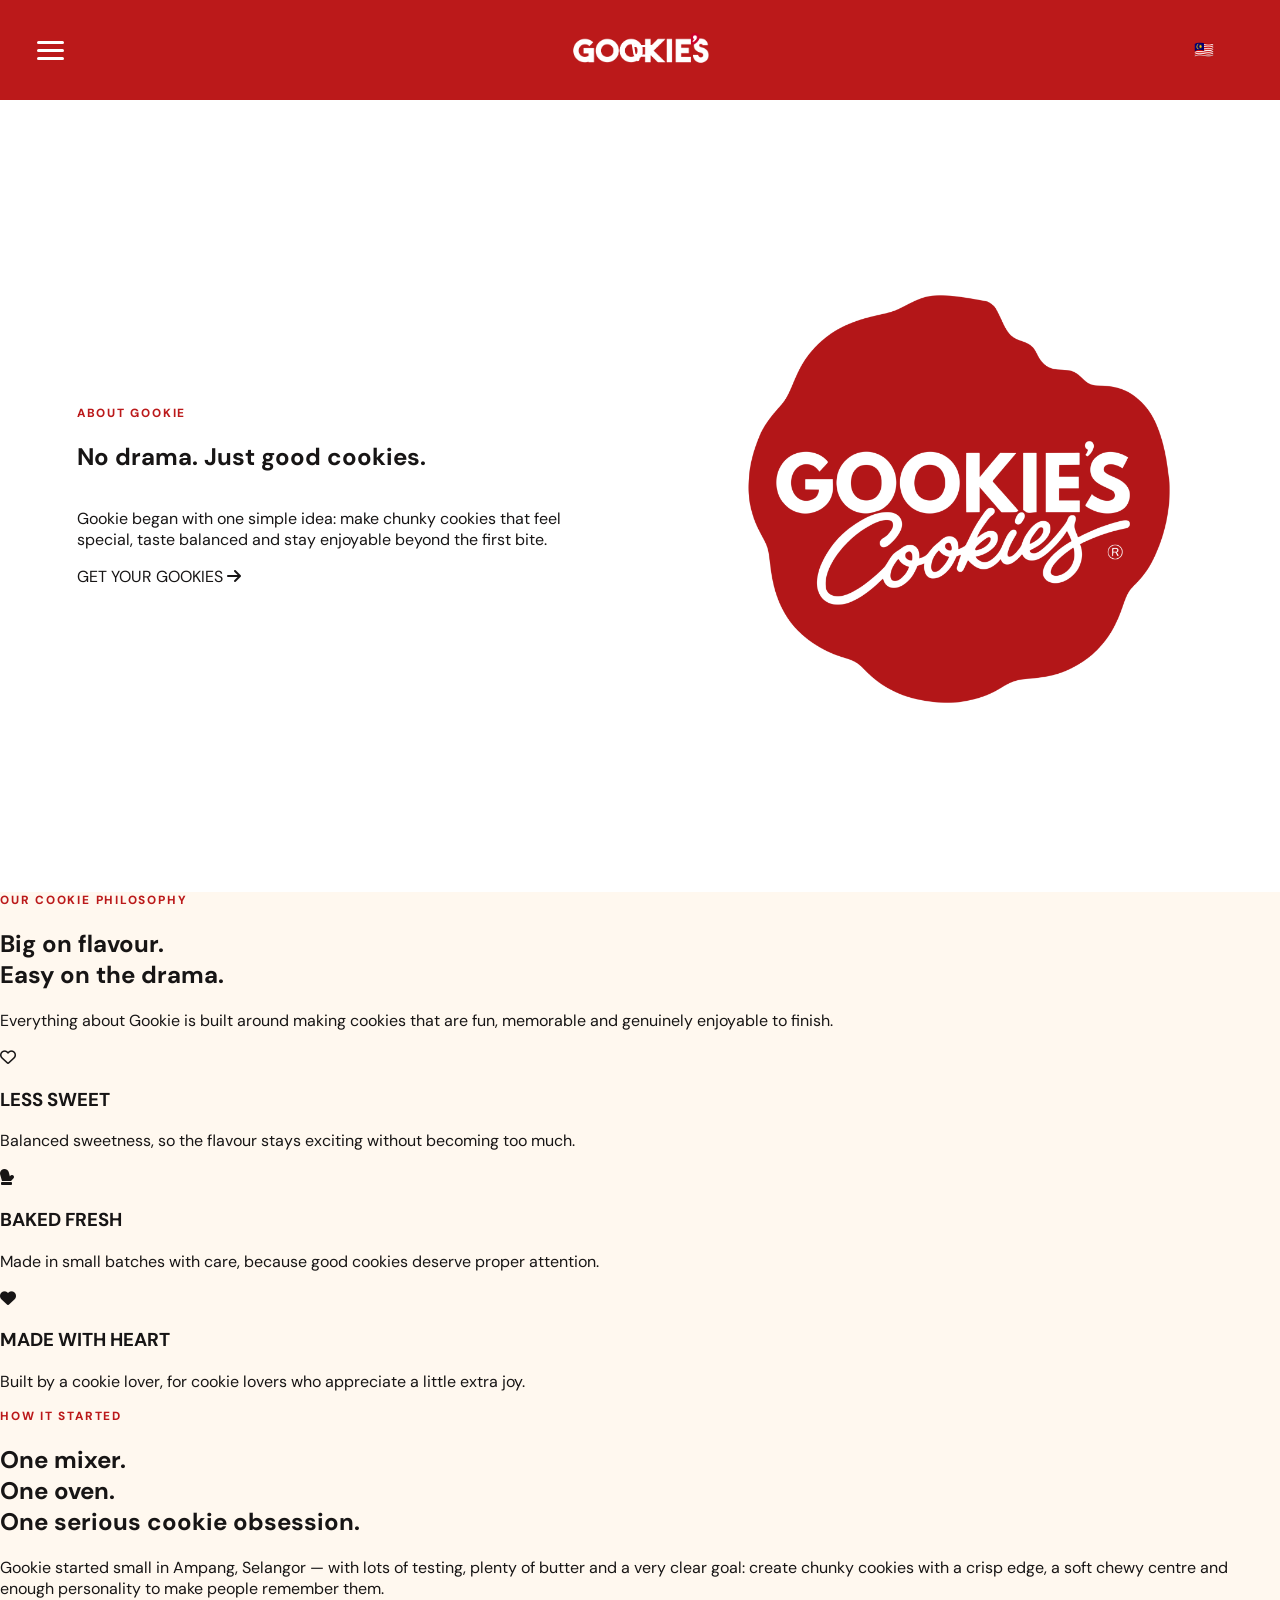
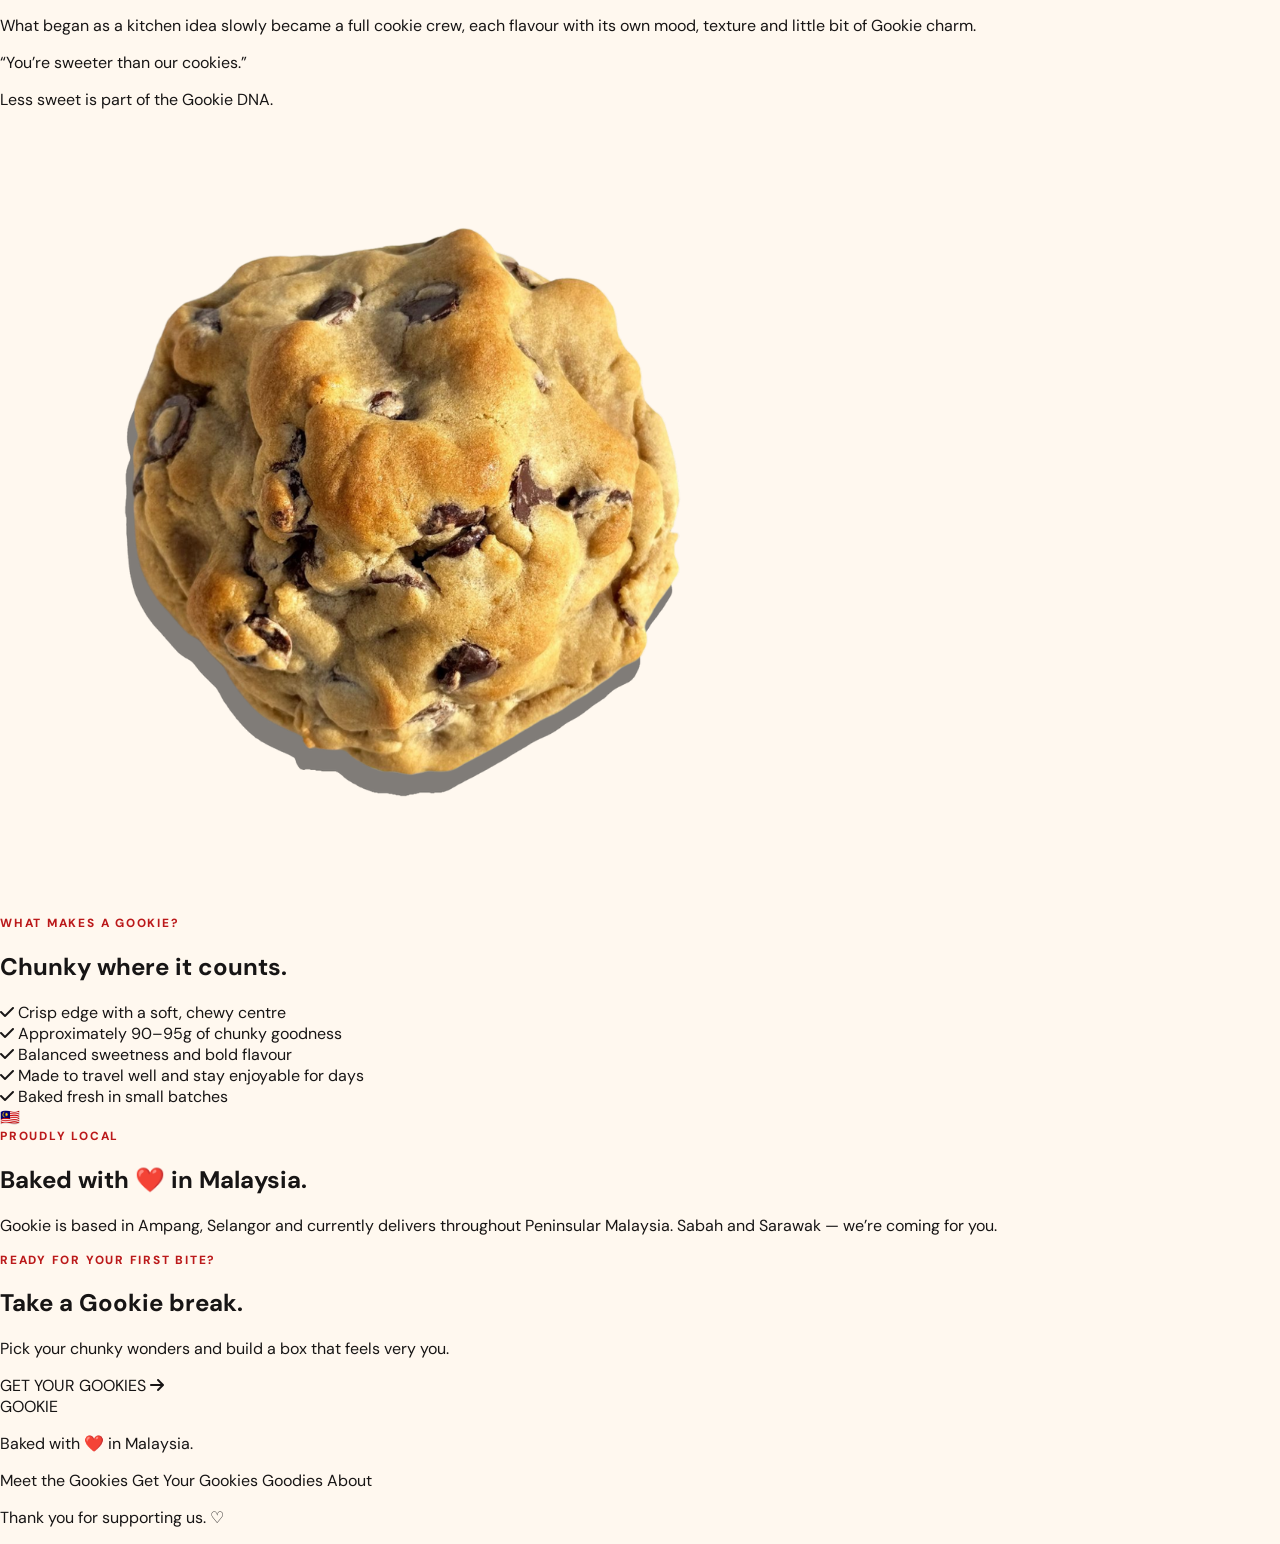
==== commit 73be2eb4: "Update about.html" ====
--- a/about.html
+++ b/about.html
@@ -174,10 +174,14 @@
       </div>
 
       <div class="about-hero-art">
-        <div class="about-logo-disc">
-          <img src="logo.png" alt="Gookie's Cookies logo" />
-        </div>
-      </div>
+
+    <img
+      src="logo.png"
+      alt="Gookie Logo"
+      class="about-logo"
+    >
+
+</div>
     </section>
 
     <section class="about-philosophy">
--- a/about.css
+++ b/about.css
@@ -1,447 +1,32 @@
 /* =========================================================
-   ABOUT GOOKIE
+   HERO
 ========================================================= */
 
-.about-page {
-  background: #fff;
+.about-hero{
+  display:grid;
+  grid-template-columns:repeat(2,1fr);
+  min-height:calc(100vh - 108px);
+  background:#fff;
 }
 
-.about-page .premium-menu-item.is-current {
-  background: rgba(187, 25, 26, 0.055);
+.about-hero-copy{
+  display:flex;
+  flex-direction:column;
+  justify-content:center;
+  padding:80px clamp(32px,6vw,110px);
 }
 
-.about-cart-link {
-  right: 12px;
+.about-hero-art{
+  display:flex;
+  align-items:center;
+  justify-content:center;
+  background:#fff;
+  position:relative;
+  overflow:hidden;
 }
 
-.about-hero {
-  display: grid;
-  grid-template-columns: minmax(0, 0.98fr) minmax(420px, 1.02fr);
-  min-height: calc(100vh - var(--header-height-desktop));
-  overflow: hidden;
-  background: #fff;
+.about-logo{
+  width:min(440px,72%);
+  height:auto;
+  display:block;
 }
-
-.about-hero-copy {
-  display: flex;
-  flex-direction: column;
-  justify-content: center;
-  padding: 88px clamp(32px, 7vw, 112px);
-}
-
-.about-hero-copy h1 {
-  margin: 15px 0 24px;
-  font-family: "League Spartan", sans-serif;
-  font-size: clamp(4.8rem, 8vw, 8.4rem);
-  font-weight: 900;
-  line-height: 0.78;
-  letter-spacing: -0.055em;
-}
-
-.about-hero-copy h1 span {
-  display: block;
-}
-
-.about-hero-copy h1 span:last-child {
-  color: var(--gookie-red);
-}
-
-.about-hero-copy > p:not(.section-kicker) {
-  max-width: 560px;
-  margin: 0;
-  color: var(--muted);
-  font-size: 1.03rem;
-  line-height: 1.75;
-}
-
-.about-primary-cta,
-.about-final-cta a {
-  display: inline-flex;
-  align-items: center;
-  justify-content: center;
-  gap: 12px;
-  min-height: 58px;
-  padding: 16px 26px;
-  border-radius: 999px;
-  background: var(--gookie-red);
-  color: #fff;
-  font-size: 0.8rem;
-  font-weight: 800;
-  letter-spacing: 0.08em;
-}
-
-.about-primary-cta {
-  align-self: flex-start;
-  margin-top: 32px;
-}
-
-.about-hero-art {
-  display: grid;
-  place-items: center;
-  min-height: 640px;
-  padding: clamp(38px, 6vw, 90px);
-  background:
-    radial-gradient(circle at 50% 50%, rgba(255, 226, 193, 0.66), transparent 58%),
-    #fff8ef;
-}
-
-.about-logo-disc {
-  display: grid;
-  place-items: center;
-  width: min(520px, 88%);
-  aspect-ratio: 1;
-  padding: 42px;
-  border: 1px solid rgba(187, 25, 26, 0.1);
-  border-radius: 50%;
-  background: rgba(255, 255, 255, 0.76);
-  box-shadow: 0 30px 70px rgba(55, 26, 12, 0.13);
-}
-
-.about-logo-disc img {
-  width: 100%;
-  height: 100%;
-  object-fit: contain;
-}
-
-.about-philosophy {
-  padding: 110px 24px 120px;
-  background: #fff;
-}
-
-.about-section-heading {
-  width: min(800px, 100%);
-  margin: 0 auto 58px;
-  text-align: center;
-}
-
-.about-section-heading h2,
-.about-malaysia h2,
-.about-final-cta h2 {
-  margin: 12px 0 18px;
-  font-family: "League Spartan", sans-serif;
-  font-size: clamp(3.2rem, 7vw, 6rem);
-  font-weight: 900;
-  line-height: 0.88;
-  letter-spacing: -0.045em;
-}
-
-.about-section-heading > p:last-child {
-  margin: 0;
-  color: var(--muted);
-  line-height: 1.7;
-}
-
-.about-pillars {
-  display: grid;
-  grid-template-columns: repeat(3, minmax(0, 1fr));
-  gap: 20px;
-  width: min(1120px, 100%);
-  margin: 0 auto;
-}
-
-.about-pillars article {
-  padding: 34px 28px;
-  border: 1px solid rgba(187, 25, 26, 0.08);
-  border-radius: 28px;
-  background: #fff8ef;
-  text-align: center;
-}
-
-.about-pillar-icon {
-  display: grid;
-  place-items: center;
-  width: 58px;
-  height: 58px;
-  margin: 0 auto;
-  border-radius: 50%;
-  background: #fff;
-  color: var(--gookie-red);
-  font-size: 1.7rem;
-}
-
-.about-pillars h3 {
-  margin: 20px 0 10px;
-  font-family: "League Spartan", sans-serif;
-  font-size: 1.05rem;
-  font-weight: 900;
-}
-
-.about-pillars p {
-  margin: 0;
-  color: var(--muted);
-  font-size: 0.88rem;
-  line-height: 1.65;
-}
-
-.about-story {
-  display: grid;
-  grid-template-columns: minmax(0, 1.05fr) minmax(320px, 0.95fr);
-  gap: 42px;
-  align-items: center;
-  width: min(1120px, calc(100% - 48px));
-  margin: 0 auto;
-  padding: 120px 0;
-}
-
-.about-story-copy h2,
-.about-cookie-copy h2 {
-  margin: 12px 0 22px;
-  font-family: "League Spartan", sans-serif;
-  font-size: clamp(3.4rem, 6vw, 6rem);
-  font-weight: 900;
-  line-height: 0.85;
-  letter-spacing: -0.05em;
-}
-
-.about-story-copy > p:not(.section-kicker) {
-  margin: 0 0 18px;
-  color: var(--muted);
-  line-height: 1.78;
-}
-
-.about-story-card {
-  display: flex;
-  flex-direction: column;
-  justify-content: flex-end;
-  min-height: 460px;
-  padding: 46px;
-  border-radius: 38px;
-  background:
-    radial-gradient(circle at 65% 25%, rgba(255, 226, 193, 0.76), transparent 36%),
-    var(--gookie-red);
-  color: #fff;
-}
-
-.about-story-quote {
-  margin: 0 0 18px;
-  font-family: "League Spartan", sans-serif;
-  font-size: clamp(3rem, 5vw, 5.2rem);
-  font-weight: 800;
-  line-height: 0.9;
-  letter-spacing: -0.04em;
-}
-
-.about-story-card span {
-  font-size: 0.9rem;
-  opacity: 0.8;
-}
-
-.about-cookie {
-  display: grid;
-  grid-template-columns: minmax(380px, 0.9fr) minmax(0, 1.1fr);
-  align-items: center;
-  min-height: 650px;
-  overflow: hidden;
-  background: #fff8ef;
-}
-
-.about-cookie-art {
-  display: grid;
-  place-items: center;
-  min-height: 650px;
-  padding: 50px;
-  background:
-    radial-gradient(circle at 50% 50%, rgba(255, 224, 188, 0.84), transparent 55%);
-}
-
-.about-cookie-art img {
-  width: min(520px, 88%);
-  filter: drop-shadow(0 30px 24px rgba(67, 29, 12, 0.2));
-}
-
-.about-cookie-copy {
-  padding: 80px clamp(32px, 7vw, 110px);
-}
-
-.about-cookie-list {
-  display: grid;
-  gap: 15px;
-  margin-top: 30px;
-}
-
-.about-cookie-list div {
-  display: flex;
-  align-items: flex-start;
-  gap: 13px;
-  color: var(--ink);
-  line-height: 1.55;
-}
-
-.about-cookie-list i {
-  display: grid;
-  place-items: center;
-  width: 24px;
-  height: 24px;
-  flex: 0 0 24px;
-  margin-top: 1px;
-  border-radius: 50%;
-  background: var(--gookie-red);
-  color: #fff;
-  font-size: 0.68rem;
-}
-
-.about-malaysia {
-  padding: 110px 24px;
-  background: #fff;
-  text-align: center;
-}
-
-.about-malaysia-inner {
-  width: min(820px, 100%);
-  margin: 0 auto;
-}
-
-.about-malaysia-flag {
-  display: block;
-  margin-bottom: 14px;
-  font-size: 3rem;
-}
-
-.about-malaysia p:last-child {
-  margin: 0;
-  color: var(--muted);
-  line-height: 1.7;
-}
-
-.about-final-cta {
-  padding: 110px 24px;
-  background: var(--gookie-red);
-  color: #fff;
-  text-align: center;
-}
-
-.about-final-cta .section-kicker {
-  color: #fff;
-  opacity: 0.72;
-}
-
-.about-final-cta p:not(.section-kicker) {
-  margin: 0;
-  opacity: 0.82;
-}
-
-.about-final-cta a {
-  margin-top: 30px;
-  background: #fff;
-  color: var(--gookie-red);
-}
-
-.about-footer {
-  padding: 60px 24px 34px;
-  background: #171515;
-  color: #fff;
-  text-align: center;
-}
-
-.about-footer-brand {
-  font-family: "League Spartan", sans-serif;
-  font-size: 2.1rem;
-  font-weight: 900;
-}
-
-.about-footer > p {
-  margin: 10px 0;
-  color: rgba(255, 255, 255, 0.7);
-}
-
-.about-footer nav {
-  display: flex;
-  justify-content: center;
-  gap: 24px;
-  flex-wrap: wrap;
-  margin: 28px 0;
-  font-size: 0.76rem;
-  font-weight: 700;
-  letter-spacing: 0.05em;
-}
-
-.about-footer-thanks {
-  font-size: 0.78rem;
-}
-
-@media (max-width: 920px) {
-  .about-hero {
-    grid-template-columns: 1fr;
-  }
-
-  .about-hero-copy {
-    order: 2;
-    padding: 68px 24px 82px;
-    text-align: center;
-  }
-
-  .about-primary-cta {
-    align-self: center;
-  }
-
-  .about-hero-art {
-    min-height: 500px;
-  }
-
-  .about-pillars {
-    grid-template-columns: 1fr;
-  }
-
-  .about-story,
-  .about-cookie {
-    grid-template-columns: 1fr;
-  }
-
-  .about-story-card {
-    min-height: 360px;
-  }
-
-  .about-cookie-copy {
-    order: 2;
-  }
-}
-
-@media (max-width: 600px) {
-  .about-hero-copy h1 {
-    font-size: clamp(4rem, 18vw, 5.8rem);
-  }
-
-  .about-hero-art {
-    min-height: 360px;
-    padding: 28px 20px;
-  }
-
-  .about-logo-disc {
-    width: min(320px, 92%);
-    padding: 24px;
-  }
-
-  .about-philosophy {
-    padding: 84px 16px 92px;
-  }
-
-  .about-story {
-    width: calc(100% - 28px);
-    gap: 26px;
-    padding: 90px 0;
-  }
-
-  .about-story-card {
-    min-height: 320px;
-    padding: 30px;
-    border-radius: 28px;
-  }
-
-  .about-cookie-art {
-    min-height: 390px;
-  }
-
-  .about-cookie-copy {
-    padding: 58px 22px 74px;
-    text-align: center;
-  }
-
-  .about-cookie-list {
-    text-align: left;
-  }
-
-  .about-malaysia,
-  .about-final-cta {
-    padding: 86px 20px;
-  }
-}
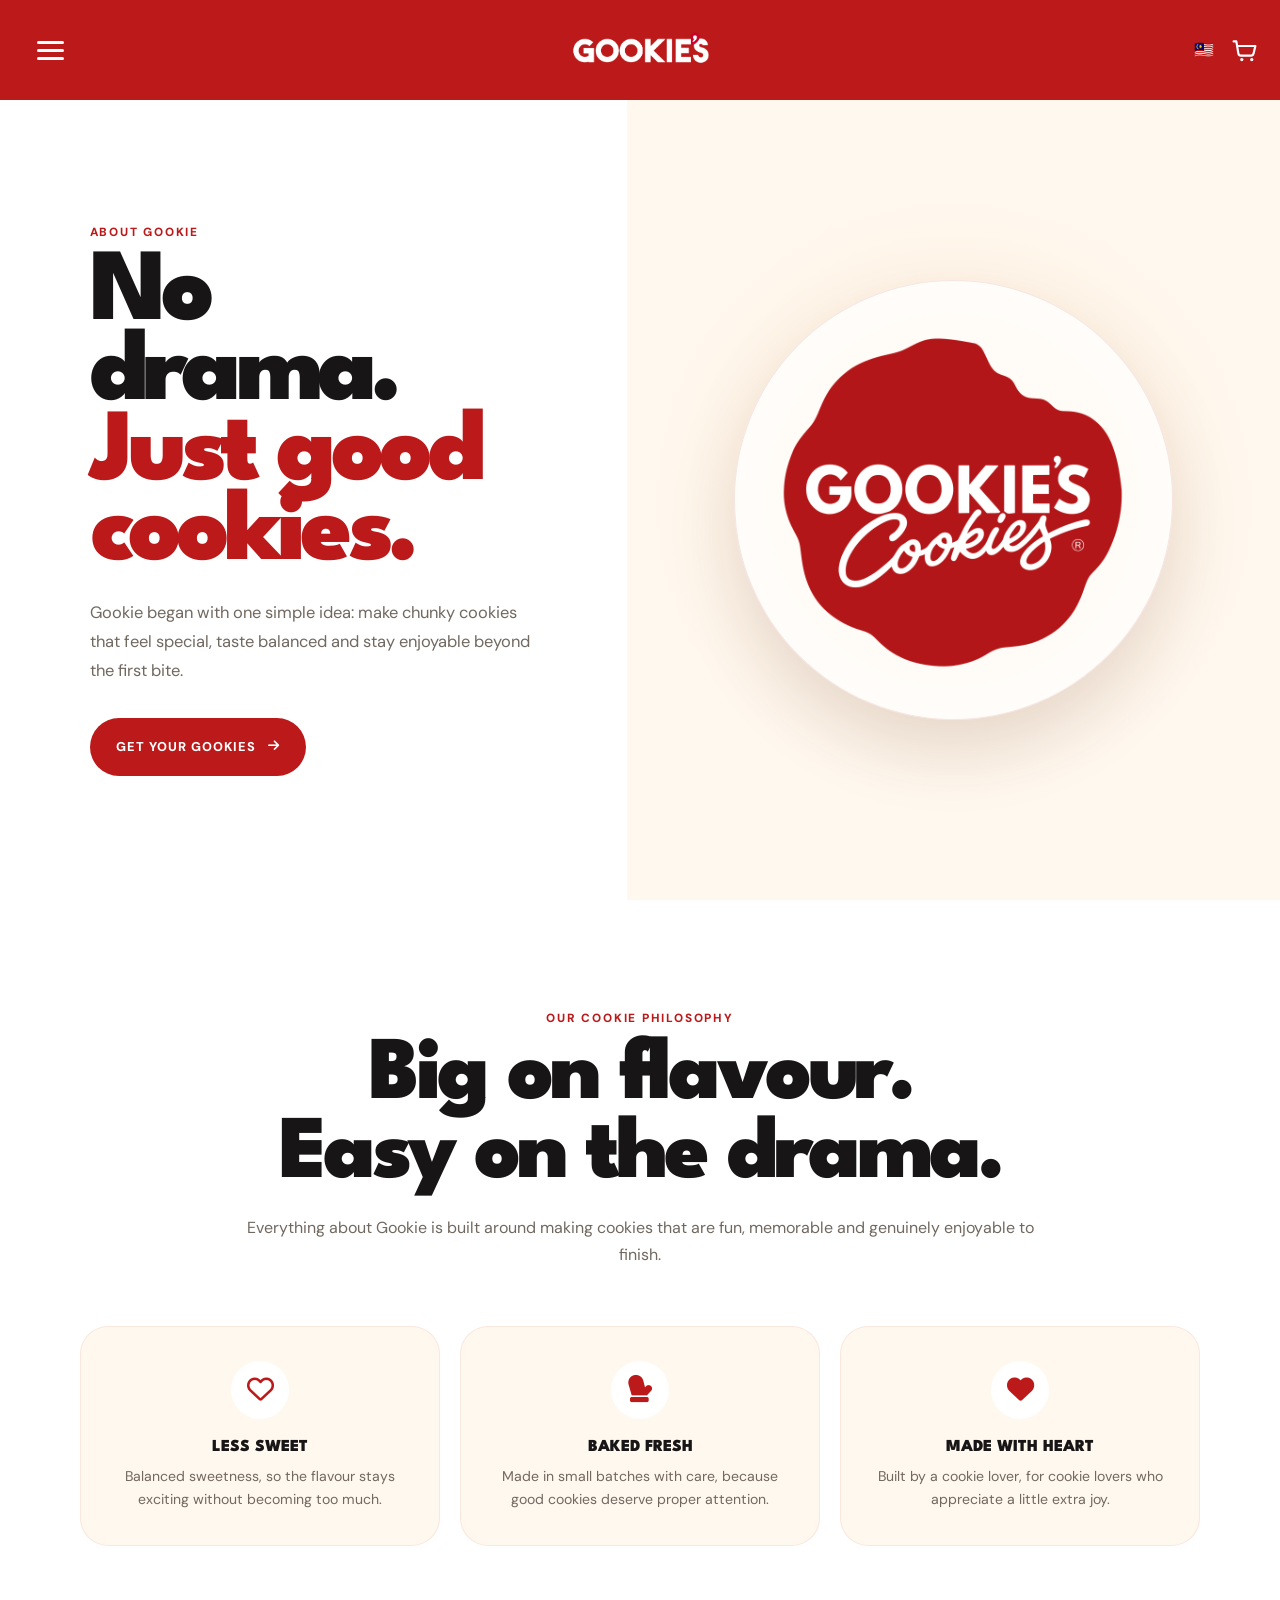
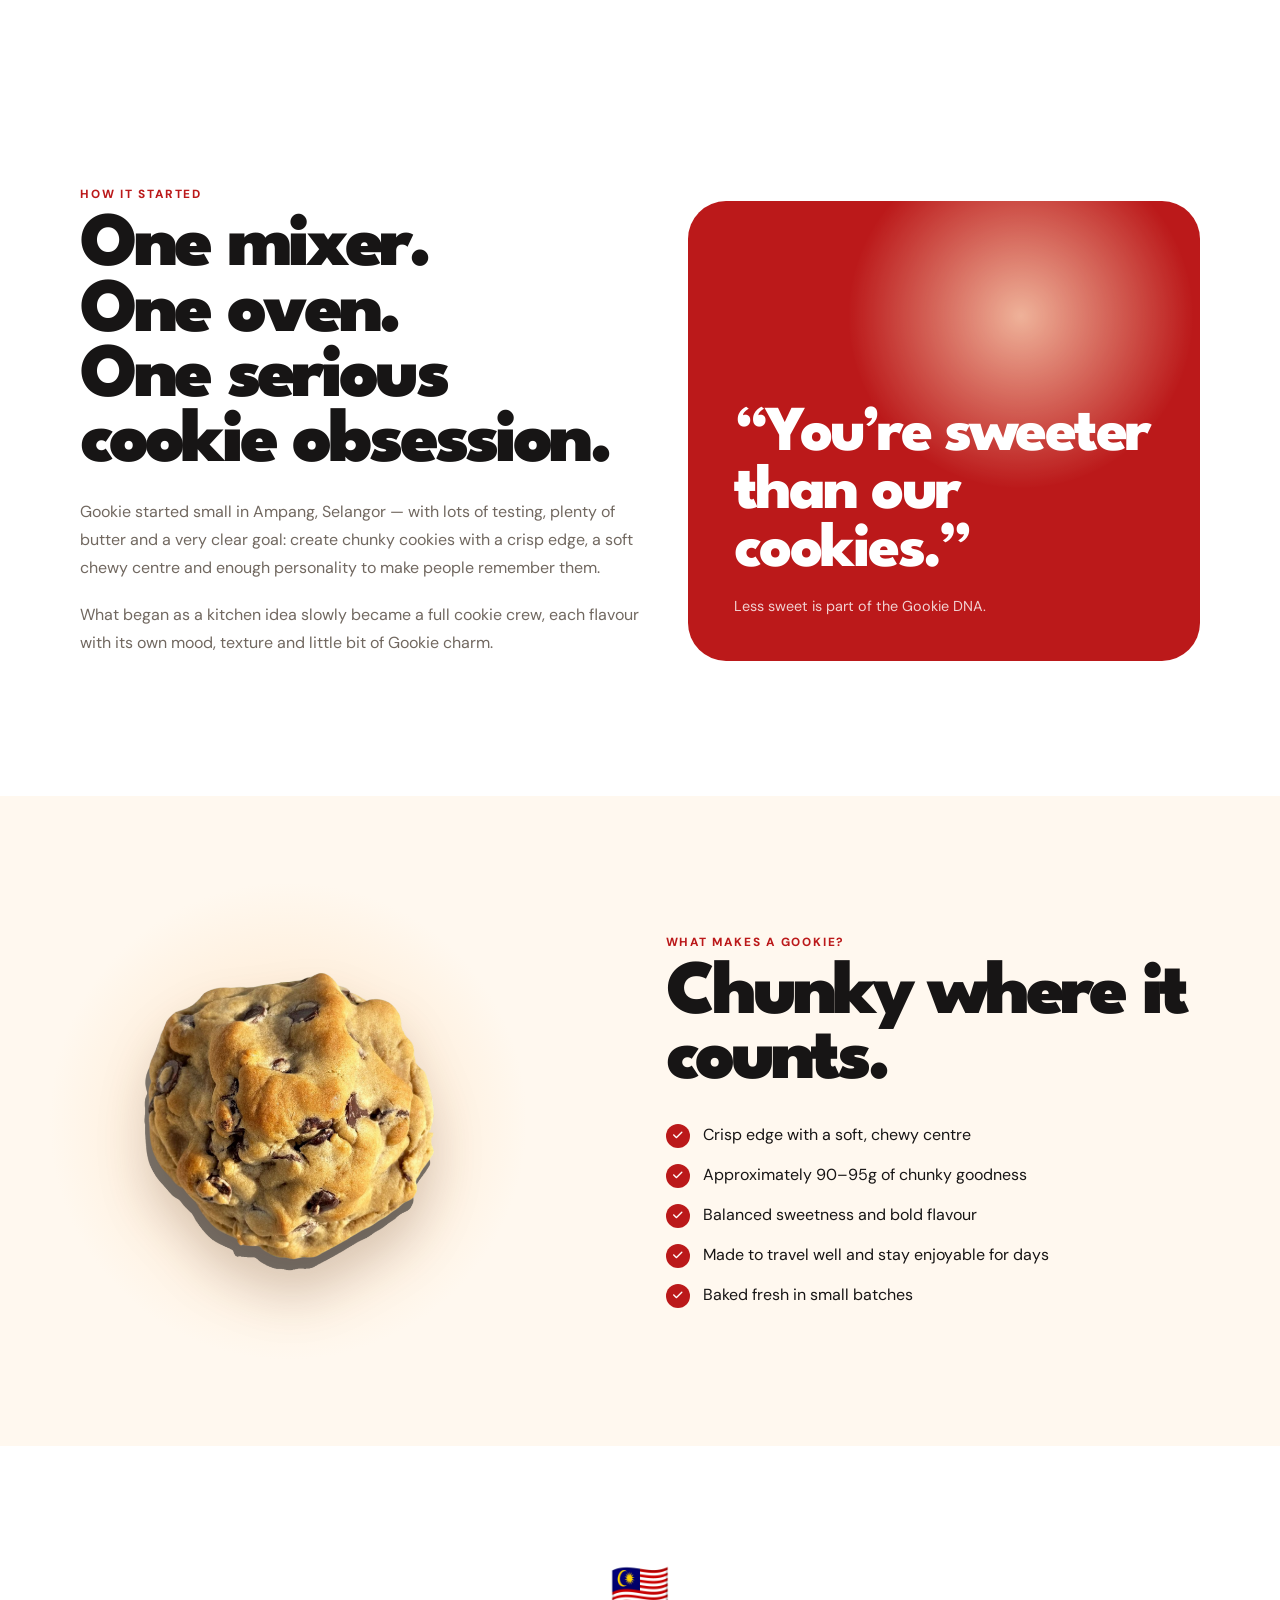
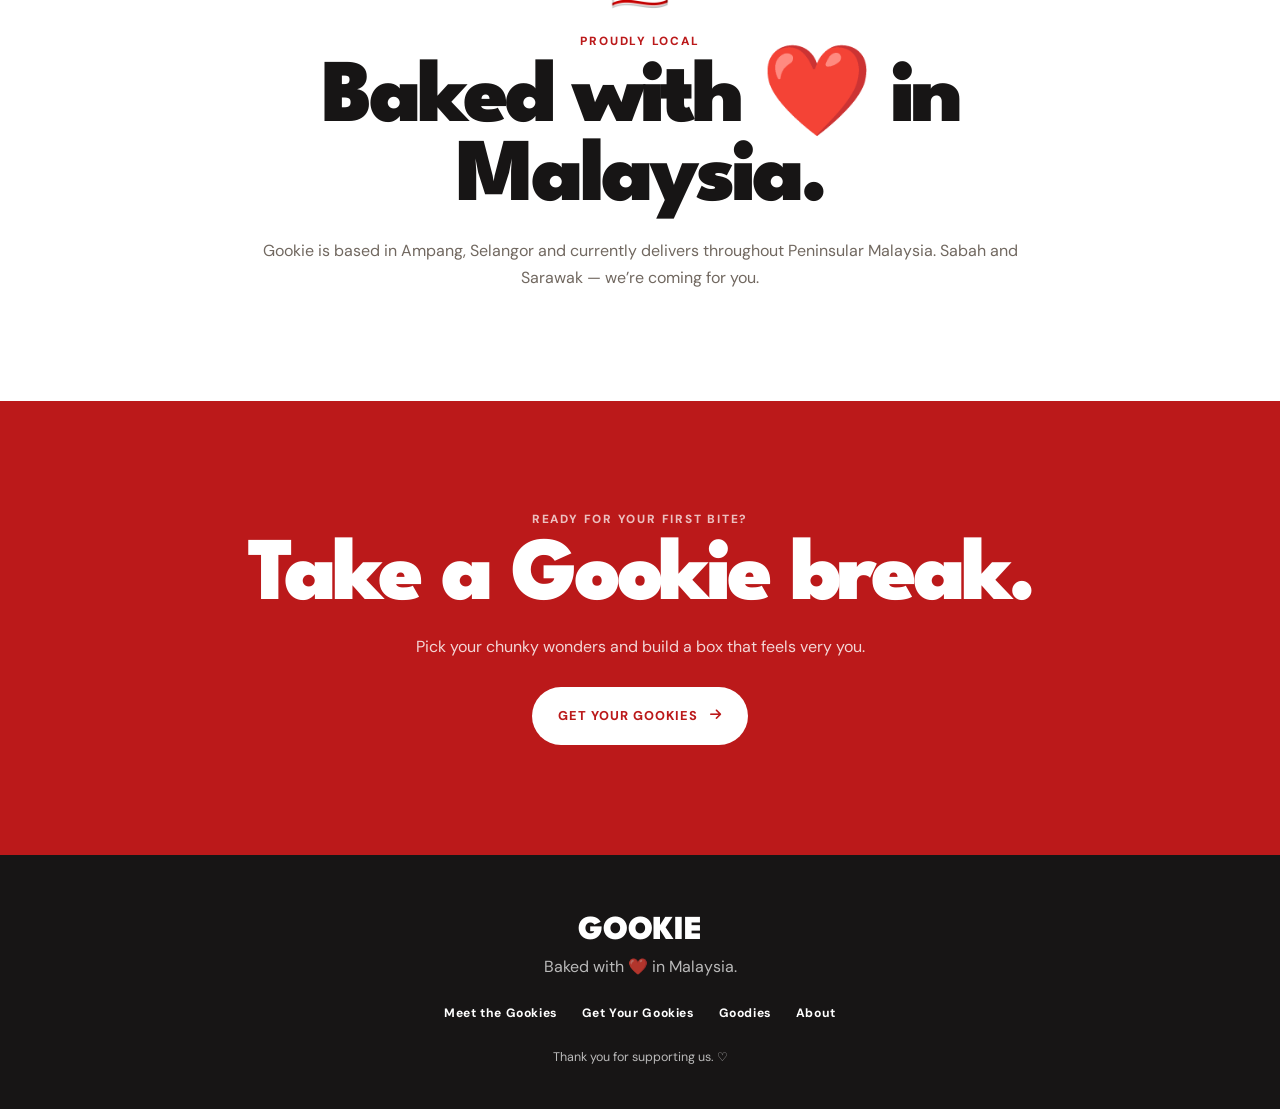
==== commit a0ea9571: "Add files via upload" ====
--- a/about.html
+++ b/about.html
@@ -174,14 +174,10 @@
       </div>
 
       <div class="about-hero-art">
-
-    <img
-      src="logo.png"
-      alt="Gookie Logo"
-      class="about-logo"
-    >
-
-</div>
+        <div class="about-logo-disc">
+          <img src="logo.png" alt="Gookie's Cookies logo" />
+        </div>
+      </div>
     </section>
 
     <section class="about-philosophy">
--- a/about.css
+++ b/about.css
@@ -1,32 +1,447 @@
 /* =========================================================
-   HERO
+   ABOUT GOOKIE
 ========================================================= */
 
-.about-hero{
-  display:grid;
-  grid-template-columns:repeat(2,1fr);
-  min-height:calc(100vh - 108px);
-  background:#fff;
-}
-
-.about-hero-copy{
-  display:flex;
-  flex-direction:column;
-  justify-content:center;
-  padding:80px clamp(32px,6vw,110px);
-}
-
-.about-hero-art{
-  display:flex;
-  align-items:center;
-  justify-content:center;
-  background:#fff;
-  position:relative;
-  overflow:hidden;
-}
-
-.about-logo{
-  width:min(440px,72%);
-  height:auto;
-  display:block;
-}
+.about-page {
+  background: #fff;
+}
+
+.about-page .premium-menu-item.is-current {
+  background: rgba(187, 25, 26, 0.055);
+}
+
+.about-cart-link {
+  right: 12px;
+}
+
+.about-hero {
+  display: grid;
+  grid-template-columns: minmax(0, 0.98fr) minmax(420px, 1.02fr);
+  min-height: calc(100vh - var(--header-height-desktop));
+  overflow: hidden;
+  background: #fff;
+}
+
+.about-hero-copy {
+  display: flex;
+  flex-direction: column;
+  justify-content: center;
+  padding: 88px clamp(32px, 7vw, 112px);
+}
+
+.about-hero-copy h1 {
+  margin: 15px 0 24px;
+  font-family: "League Spartan", sans-serif;
+  font-size: clamp(4.8rem, 8vw, 8.4rem);
+  font-weight: 900;
+  line-height: 0.78;
+  letter-spacing: -0.055em;
+}
+
+.about-hero-copy h1 span {
+  display: block;
+}
+
+.about-hero-copy h1 span:last-child {
+  color: var(--gookie-red);
+}
+
+.about-hero-copy > p:not(.section-kicker) {
+  max-width: 560px;
+  margin: 0;
+  color: var(--muted);
+  font-size: 1.03rem;
+  line-height: 1.75;
+}
+
+.about-primary-cta,
+.about-final-cta a {
+  display: inline-flex;
+  align-items: center;
+  justify-content: center;
+  gap: 12px;
+  min-height: 58px;
+  padding: 16px 26px;
+  border-radius: 999px;
+  background: var(--gookie-red);
+  color: #fff;
+  font-size: 0.8rem;
+  font-weight: 800;
+  letter-spacing: 0.08em;
+}
+
+.about-primary-cta {
+  align-self: flex-start;
+  margin-top: 32px;
+}
+
+.about-hero-art {
+  display: grid;
+  place-items: center;
+  min-height: 640px;
+  padding: clamp(38px, 6vw, 90px);
+  background:
+    radial-gradient(circle at 50% 50%, rgba(255, 226, 193, 0.66), transparent 58%),
+    #fff8ef;
+}
+
+.about-logo-disc {
+  display: grid;
+  place-items: center;
+  width: min(520px, 88%);
+  aspect-ratio: 1;
+  padding: 42px;
+  border: 1px solid rgba(187, 25, 26, 0.1);
+  border-radius: 50%;
+  background: rgba(255, 255, 255, 0.76);
+  box-shadow: 0 30px 70px rgba(55, 26, 12, 0.13);
+}
+
+.about-logo-disc img {
+  width: 100%;
+  height: 100%;
+  object-fit: contain;
+}
+
+.about-philosophy {
+  padding: 110px 24px 120px;
+  background: #fff;
+}
+
+.about-section-heading {
+  width: min(800px, 100%);
+  margin: 0 auto 58px;
+  text-align: center;
+}
+
+.about-section-heading h2,
+.about-malaysia h2,
+.about-final-cta h2 {
+  margin: 12px 0 18px;
+  font-family: "League Spartan", sans-serif;
+  font-size: clamp(3.2rem, 7vw, 6rem);
+  font-weight: 900;
+  line-height: 0.88;
+  letter-spacing: -0.045em;
+}
+
+.about-section-heading > p:last-child {
+  margin: 0;
+  color: var(--muted);
+  line-height: 1.7;
+}
+
+.about-pillars {
+  display: grid;
+  grid-template-columns: repeat(3, minmax(0, 1fr));
+  gap: 20px;
+  width: min(1120px, 100%);
+  margin: 0 auto;
+}
+
+.about-pillars article {
+  padding: 34px 28px;
+  border: 1px solid rgba(187, 25, 26, 0.08);
+  border-radius: 28px;
+  background: #fff8ef;
+  text-align: center;
+}
+
+.about-pillar-icon {
+  display: grid;
+  place-items: center;
+  width: 58px;
+  height: 58px;
+  margin: 0 auto;
+  border-radius: 50%;
+  background: #fff;
+  color: var(--gookie-red);
+  font-size: 1.7rem;
+}
+
+.about-pillars h3 {
+  margin: 20px 0 10px;
+  font-family: "League Spartan", sans-serif;
+  font-size: 1.05rem;
+  font-weight: 900;
+}
+
+.about-pillars p {
+  margin: 0;
+  color: var(--muted);
+  font-size: 0.88rem;
+  line-height: 1.65;
+}
+
+.about-story {
+  display: grid;
+  grid-template-columns: minmax(0, 1.05fr) minmax(320px, 0.95fr);
+  gap: 42px;
+  align-items: center;
+  width: min(1120px, calc(100% - 48px));
+  margin: 0 auto;
+  padding: 120px 0;
+}
+
+.about-story-copy h2,
+.about-cookie-copy h2 {
+  margin: 12px 0 22px;
+  font-family: "League Spartan", sans-serif;
+  font-size: clamp(3.4rem, 6vw, 6rem);
+  font-weight: 900;
+  line-height: 0.85;
+  letter-spacing: -0.05em;
+}
+
+.about-story-copy > p:not(.section-kicker) {
+  margin: 0 0 18px;
+  color: var(--muted);
+  line-height: 1.78;
+}
+
+.about-story-card {
+  display: flex;
+  flex-direction: column;
+  justify-content: flex-end;
+  min-height: 460px;
+  padding: 46px;
+  border-radius: 38px;
+  background:
+    radial-gradient(circle at 65% 25%, rgba(255, 226, 193, 0.76), transparent 36%),
+    var(--gookie-red);
+  color: #fff;
+}
+
+.about-story-quote {
+  margin: 0 0 18px;
+  font-family: "League Spartan", sans-serif;
+  font-size: clamp(3rem, 5vw, 5.2rem);
+  font-weight: 800;
+  line-height: 0.9;
+  letter-spacing: -0.04em;
+}
+
+.about-story-card span {
+  font-size: 0.9rem;
+  opacity: 0.8;
+}
+
+.about-cookie {
+  display: grid;
+  grid-template-columns: minmax(380px, 0.9fr) minmax(0, 1.1fr);
+  align-items: center;
+  min-height: 650px;
+  overflow: hidden;
+  background: #fff8ef;
+}
+
+.about-cookie-art {
+  display: grid;
+  place-items: center;
+  min-height: 650px;
+  padding: 50px;
+  background:
+    radial-gradient(circle at 50% 50%, rgba(255, 224, 188, 0.84), transparent 55%);
+}
+
+.about-cookie-art img {
+  width: min(520px, 88%);
+  filter: drop-shadow(0 30px 24px rgba(67, 29, 12, 0.2));
+}
+
+.about-cookie-copy {
+  padding: 80px clamp(32px, 7vw, 110px);
+}
+
+.about-cookie-list {
+  display: grid;
+  gap: 15px;
+  margin-top: 30px;
+}
+
+.about-cookie-list div {
+  display: flex;
+  align-items: flex-start;
+  gap: 13px;
+  color: var(--ink);
+  line-height: 1.55;
+}
+
+.about-cookie-list i {
+  display: grid;
+  place-items: center;
+  width: 24px;
+  height: 24px;
+  flex: 0 0 24px;
+  margin-top: 1px;
+  border-radius: 50%;
+  background: var(--gookie-red);
+  color: #fff;
+  font-size: 0.68rem;
+}
+
+.about-malaysia {
+  padding: 110px 24px;
+  background: #fff;
+  text-align: center;
+}
+
+.about-malaysia-inner {
+  width: min(820px, 100%);
+  margin: 0 auto;
+}
+
+.about-malaysia-flag {
+  display: block;
+  margin-bottom: 14px;
+  font-size: 3rem;
+}
+
+.about-malaysia p:last-child {
+  margin: 0;
+  color: var(--muted);
+  line-height: 1.7;
+}
+
+.about-final-cta {
+  padding: 110px 24px;
+  background: var(--gookie-red);
+  color: #fff;
+  text-align: center;
+}
+
+.about-final-cta .section-kicker {
+  color: #fff;
+  opacity: 0.72;
+}
+
+.about-final-cta p:not(.section-kicker) {
+  margin: 0;
+  opacity: 0.82;
+}
+
+.about-final-cta a {
+  margin-top: 30px;
+  background: #fff;
+  color: var(--gookie-red);
+}
+
+.about-footer {
+  padding: 60px 24px 34px;
+  background: #171515;
+  color: #fff;
+  text-align: center;
+}
+
+.about-footer-brand {
+  font-family: "League Spartan", sans-serif;
+  font-size: 2.1rem;
+  font-weight: 900;
+}
+
+.about-footer > p {
+  margin: 10px 0;
+  color: rgba(255, 255, 255, 0.7);
+}
+
+.about-footer nav {
+  display: flex;
+  justify-content: center;
+  gap: 24px;
+  flex-wrap: wrap;
+  margin: 28px 0;
+  font-size: 0.76rem;
+  font-weight: 700;
+  letter-spacing: 0.05em;
+}
+
+.about-footer-thanks {
+  font-size: 0.78rem;
+}
+
+@media (max-width: 920px) {
+  .about-hero {
+    grid-template-columns: 1fr;
+  }
+
+  .about-hero-copy {
+    order: 2;
+    padding: 68px 24px 82px;
+    text-align: center;
+  }
+
+  .about-primary-cta {
+    align-self: center;
+  }
+
+  .about-hero-art {
+    min-height: 500px;
+  }
+
+  .about-pillars {
+    grid-template-columns: 1fr;
+  }
+
+  .about-story,
+  .about-cookie {
+    grid-template-columns: 1fr;
+  }
+
+  .about-story-card {
+    min-height: 360px;
+  }
+
+  .about-cookie-copy {
+    order: 2;
+  }
+}
+
+@media (max-width: 600px) {
+  .about-hero-copy h1 {
+    font-size: clamp(4rem, 18vw, 5.8rem);
+  }
+
+  .about-hero-art {
+    min-height: 360px;
+    padding: 28px 20px;
+  }
+
+  .about-logo-disc {
+    width: min(320px, 92%);
+    padding: 24px;
+  }
+
+  .about-philosophy {
+    padding: 84px 16px 92px;
+  }
+
+  .about-story {
+    width: calc(100% - 28px);
+    gap: 26px;
+    padding: 90px 0;
+  }
+
+  .about-story-card {
+    min-height: 320px;
+    padding: 30px;
+    border-radius: 28px;
+  }
+
+  .about-cookie-art {
+    min-height: 390px;
+  }
+
+  .about-cookie-copy {
+    padding: 58px 22px 74px;
+    text-align: center;
+  }
+
+  .about-cookie-list {
+    text-align: left;
+  }
+
+  .about-malaysia,
+  .about-final-cta {
+    padding: 86px 20px;
+  }
+}
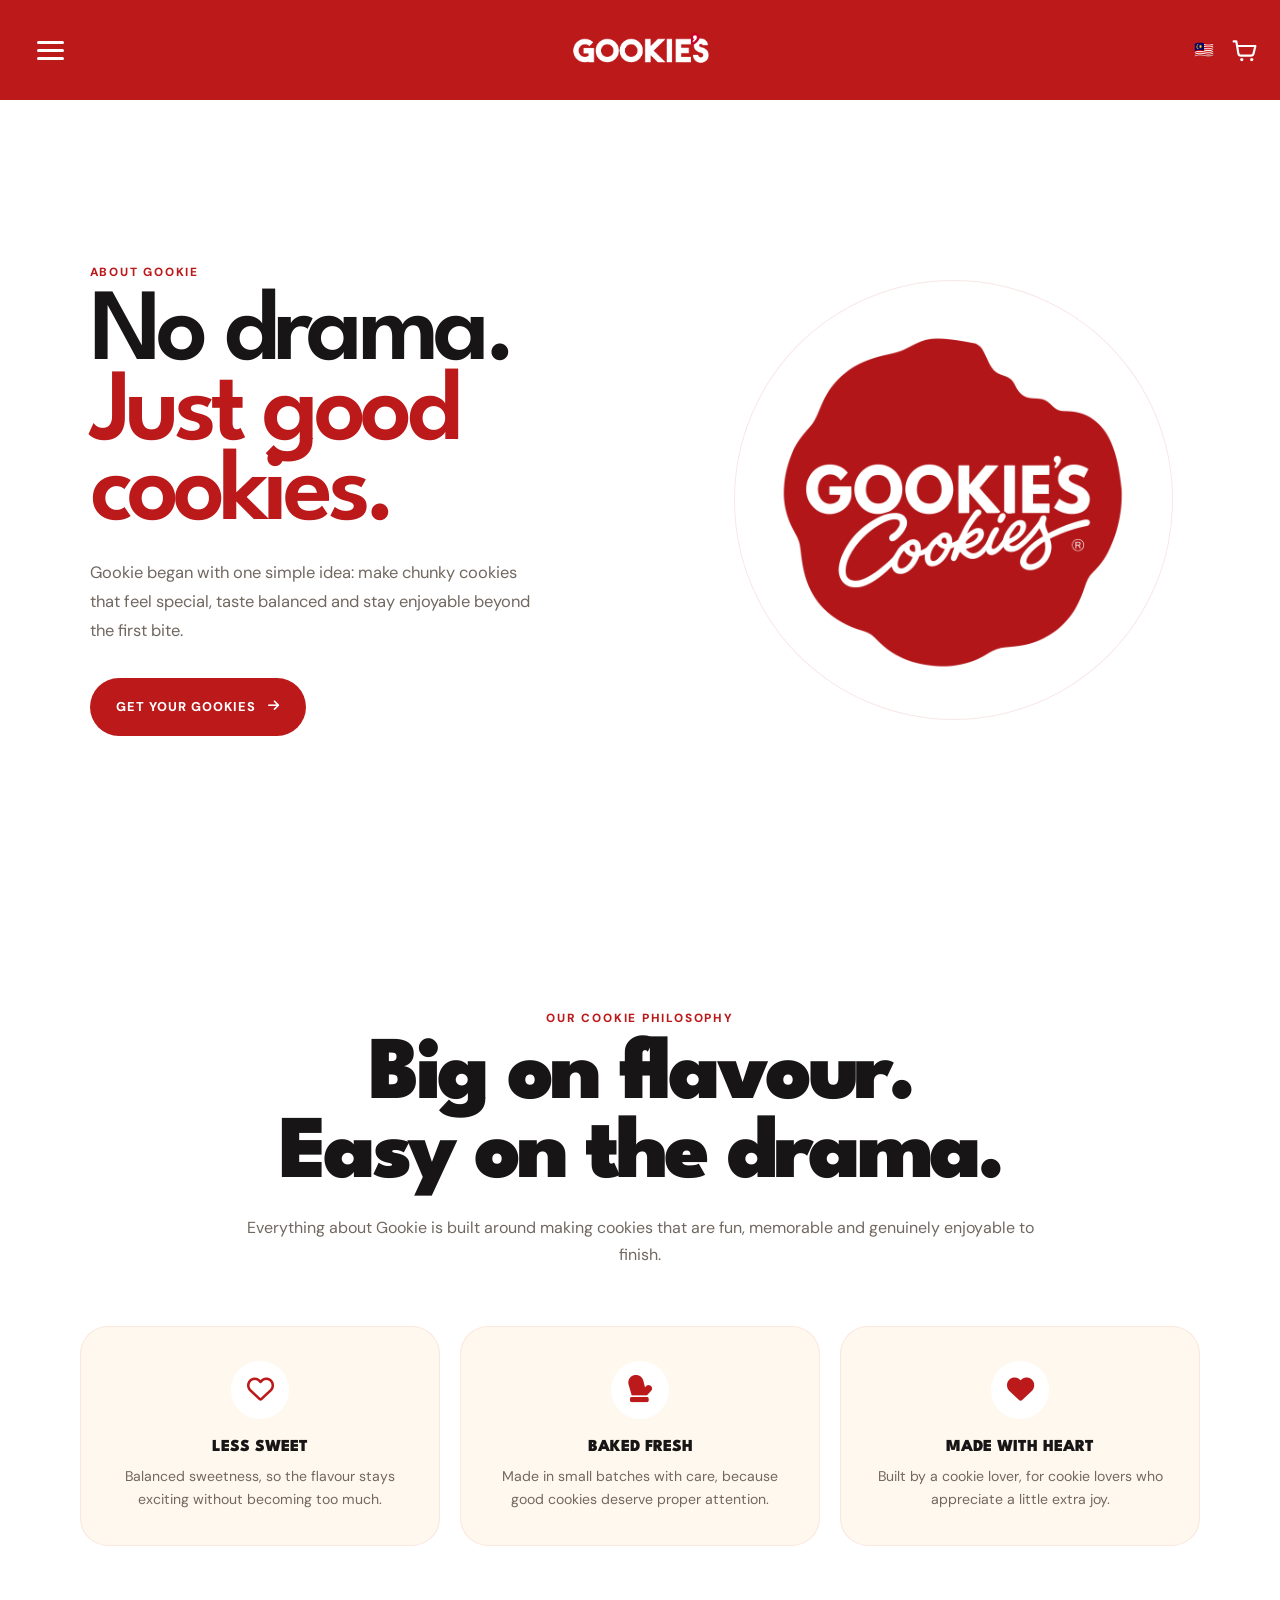
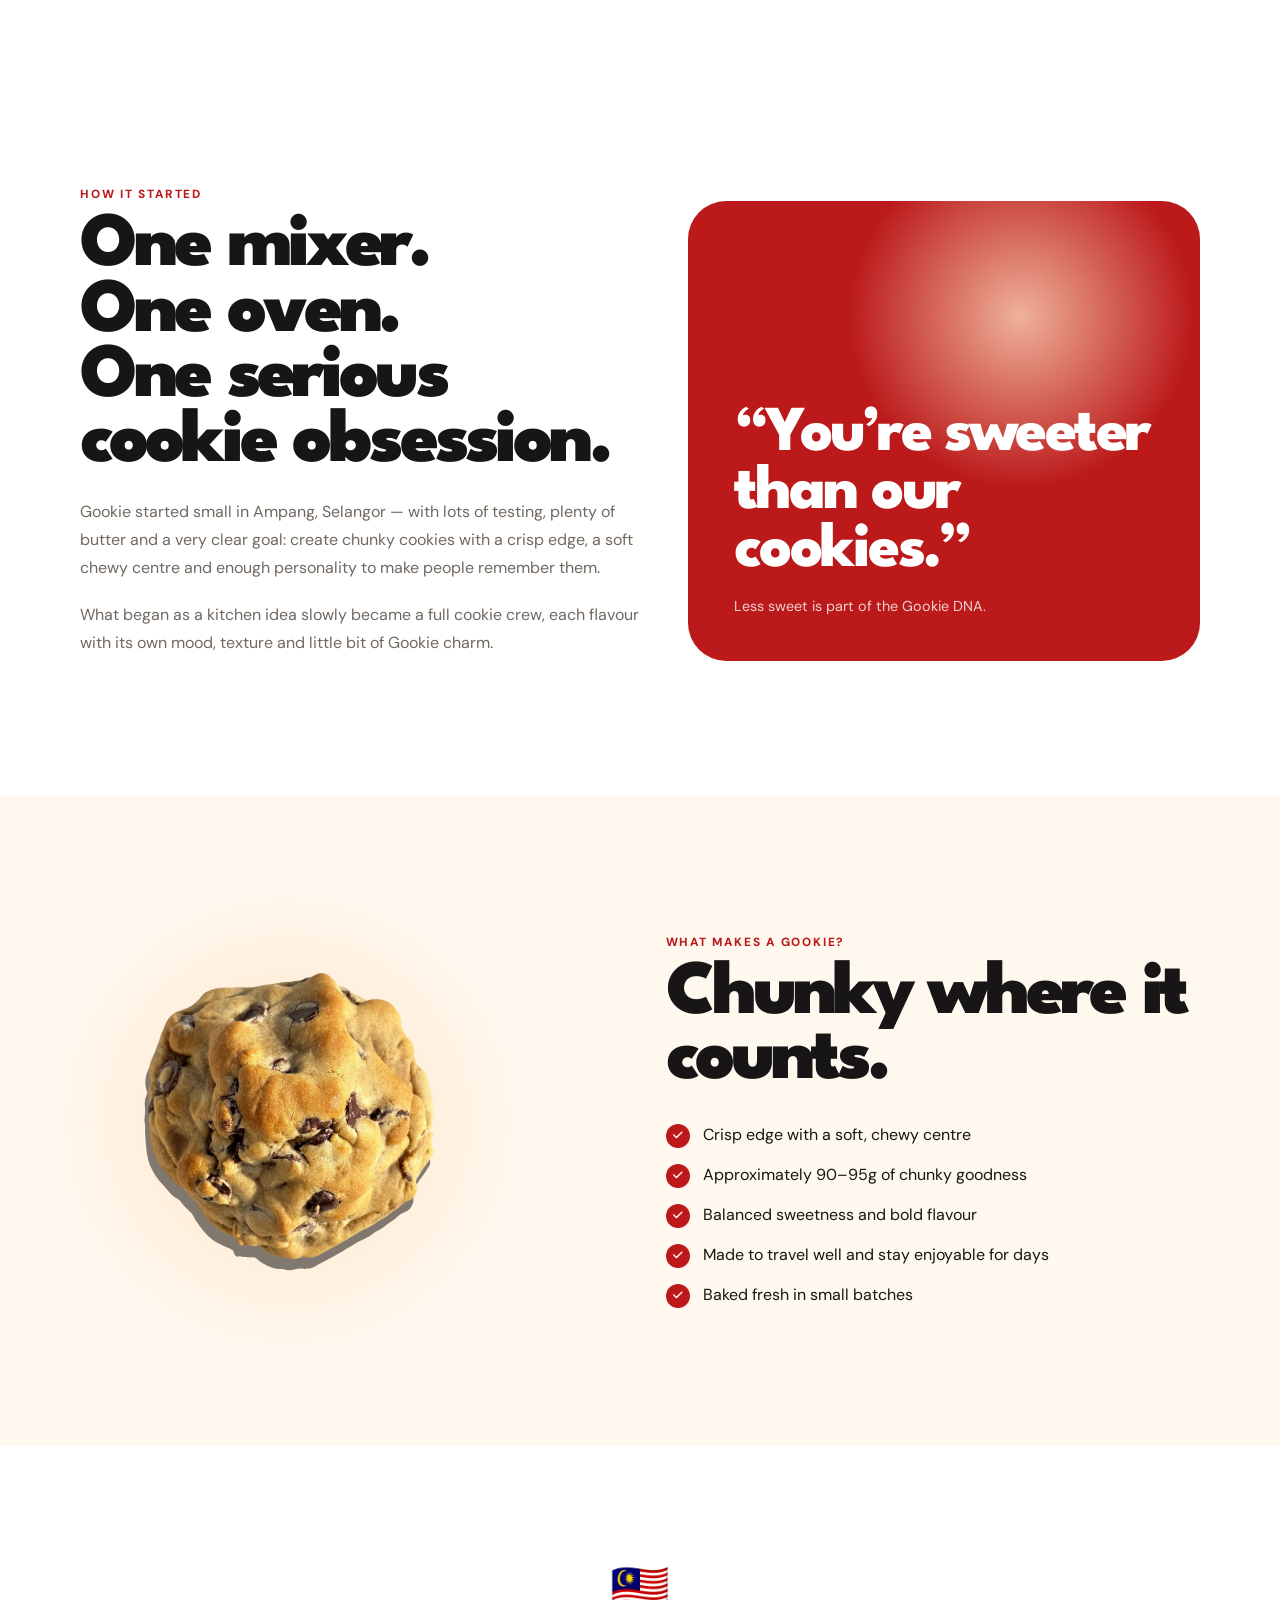
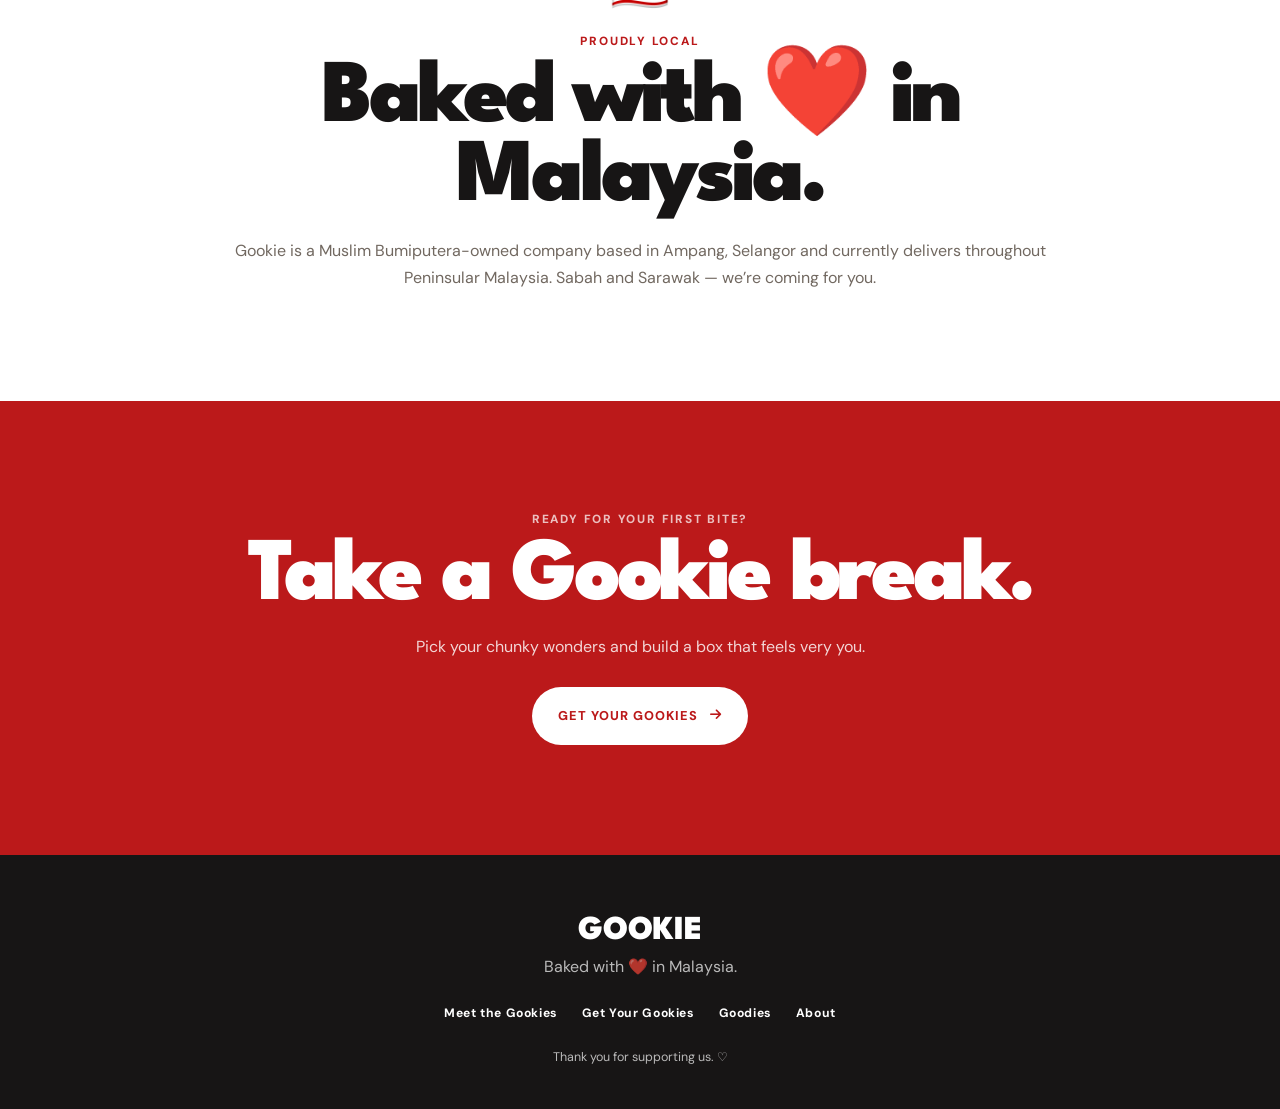
==== commit a03bca4e: "Update about.html" ====
--- a/about.html
+++ b/about.html
@@ -292,7 +292,7 @@
         <p class="section-kicker">PROUDLY LOCAL</p>
         <h2>Baked with ❤️ in Malaysia.</h2>
         <p>
-          Gookie is based in Ampang, Selangor and currently delivers throughout
+          Gookie is a Muslim Bumiputera-owned company based in Ampang, Selangor and currently delivers throughout
           Peninsular Malaysia. Sabah and Sarawak — we’re coming for you.
         </p>
       </div>
--- a/about.css
+++ b/about.css
@@ -33,7 +33,7 @@
   margin: 15px 0 24px;
   font-family: "League Spartan", sans-serif;
   font-size: clamp(4.8rem, 8vw, 8.4rem);
-  font-weight: 900;
+  font-weight: 600;
   line-height: 0.78;
   letter-spacing: -0.055em;
 }
@@ -80,9 +80,6 @@
   place-items: center;
   min-height: 640px;
   padding: clamp(38px, 6vw, 90px);
-  background:
-    radial-gradient(circle at 50% 50%, rgba(255, 226, 193, 0.66), transparent 58%),
-    #fff8ef;
 }
 
 .about-logo-disc {
@@ -94,7 +91,7 @@
   border: 1px solid rgba(187, 25, 26, 0.1);
   border-radius: 50%;
   background: rgba(255, 255, 255, 0.76);
-  box-shadow: 0 30px 70px rgba(55, 26, 12, 0.13);
+  box-shadow: none;
 }
 
 .about-logo-disc img {
@@ -246,7 +243,7 @@
 
 .about-cookie-art img {
   width: min(520px, 88%);
-  filter: drop-shadow(0 30px 24px rgba(67, 29, 12, 0.2));
+  filter: none;
 }
 
 .about-cookie-copy {
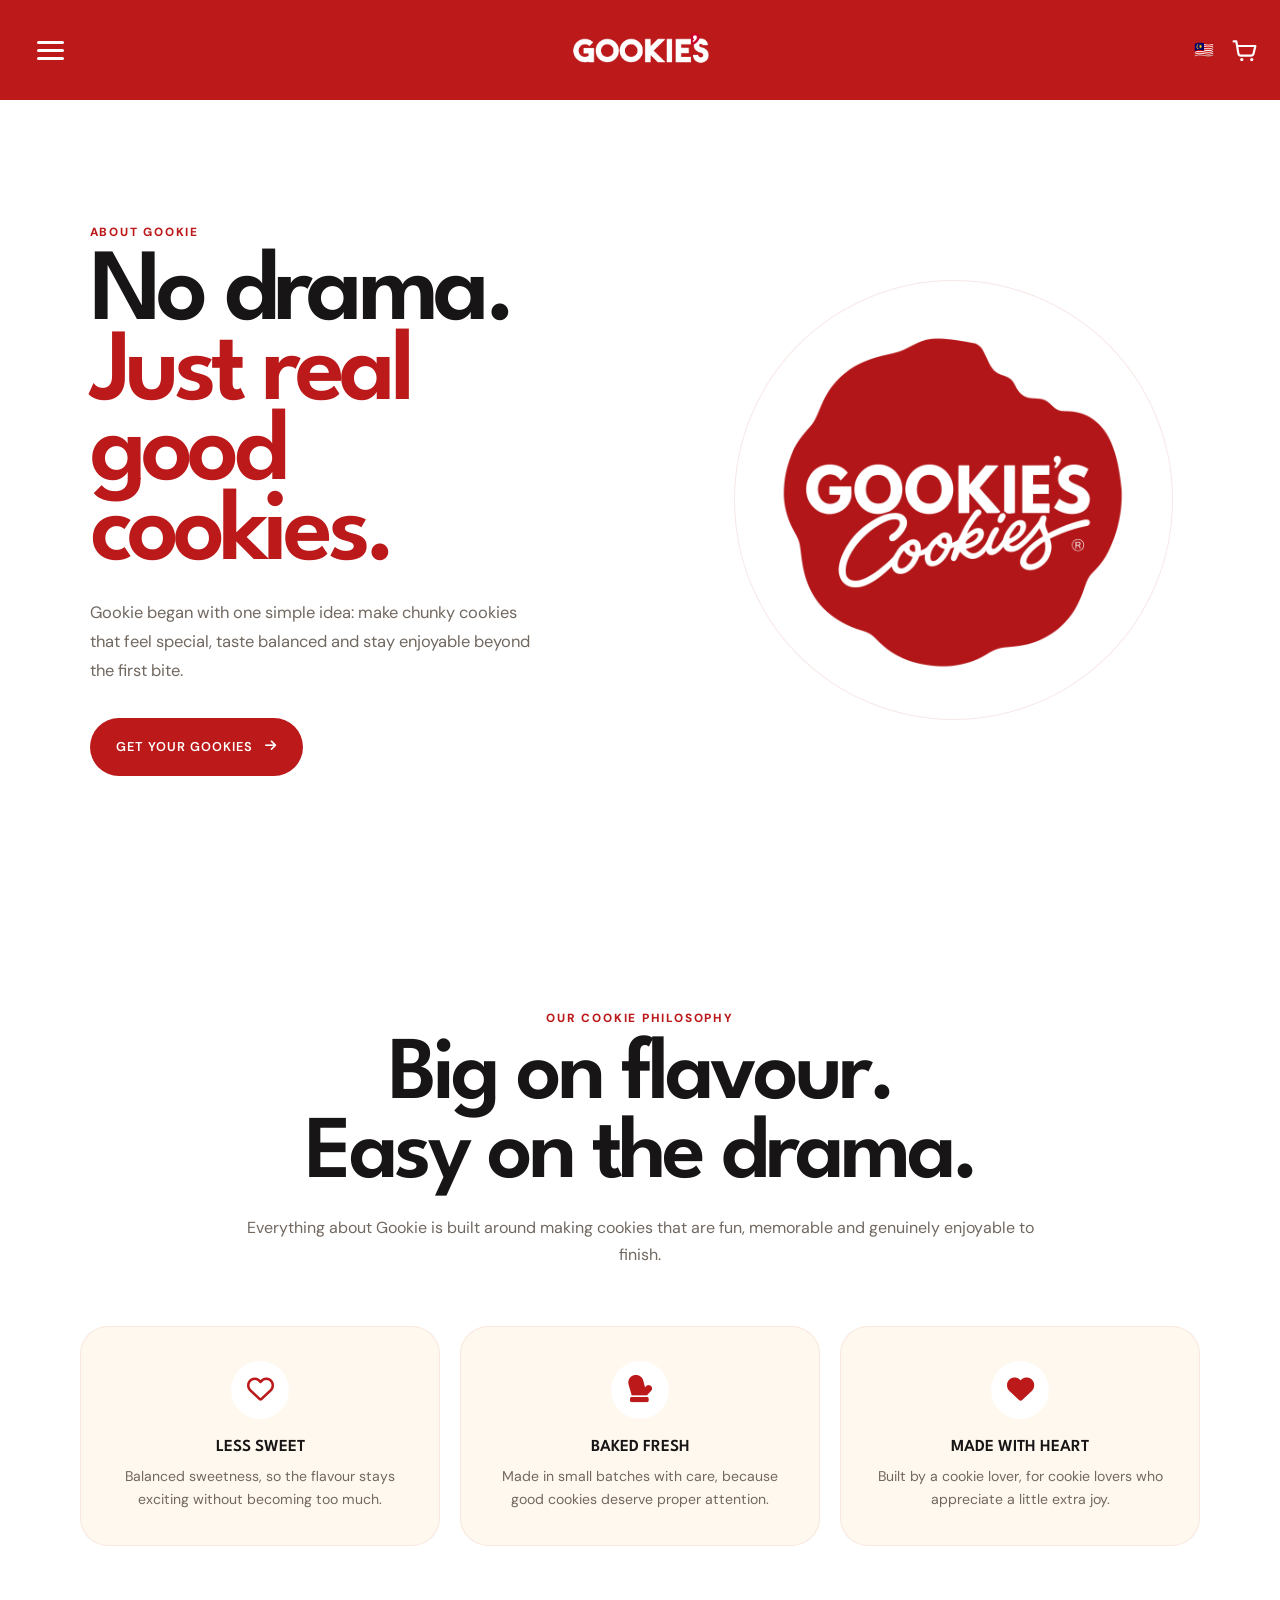
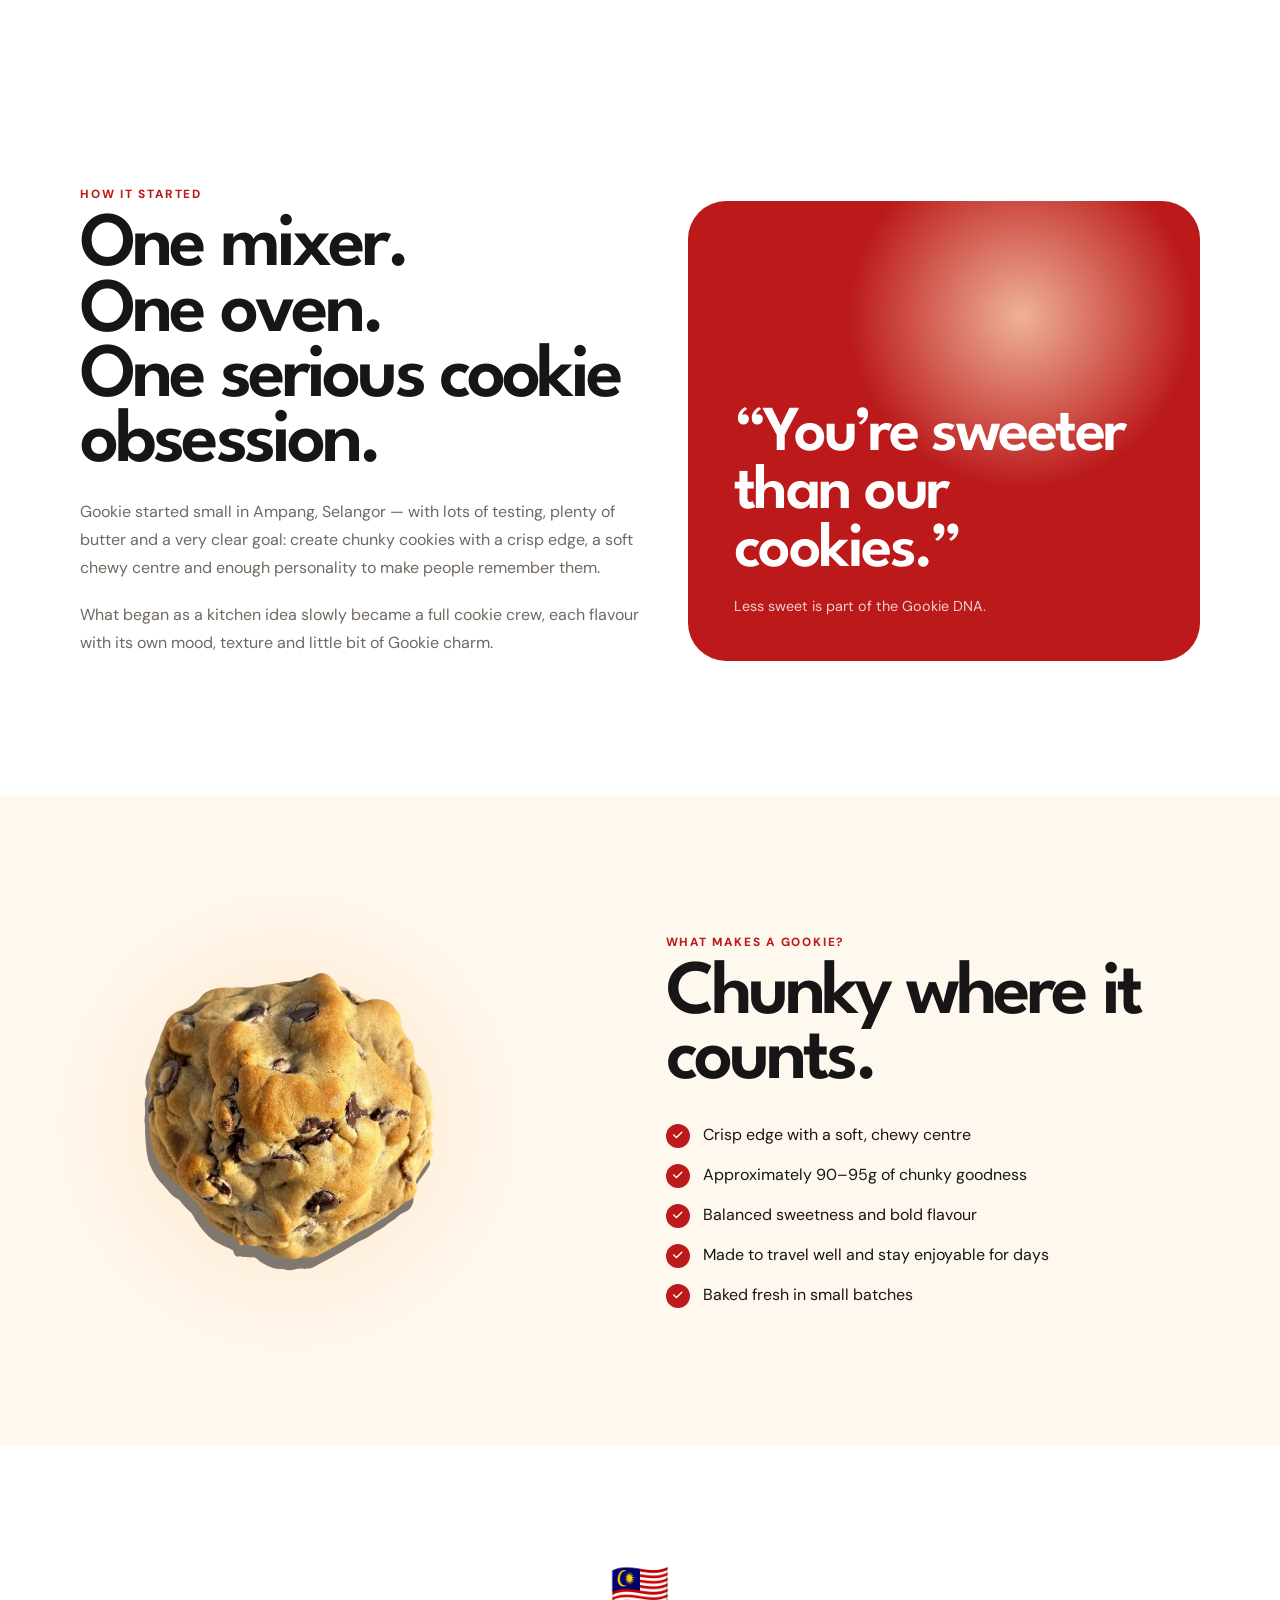
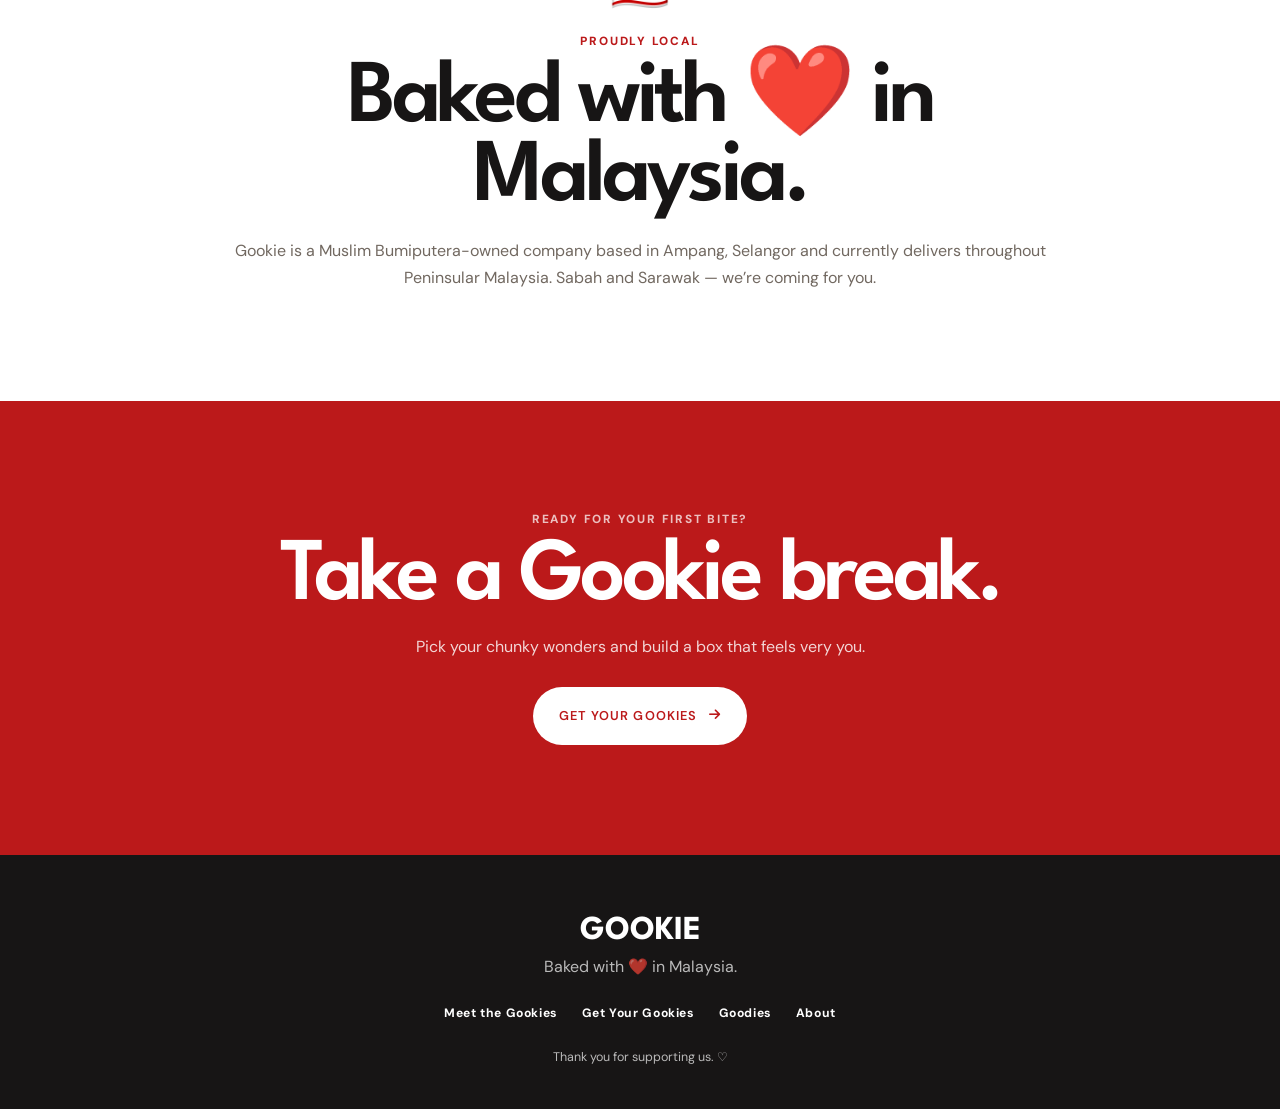
==== commit 30484ddc: "Update about.html" ====
--- a/about.html
+++ b/about.html
@@ -4,7 +4,7 @@
   <meta charset="UTF-8" />
   <meta name="viewport" content="width=device-width, initial-scale=1.0" />
   <meta name="theme-color" content="#BB191A" />
-  <title>About Gookie — No Drama, Just Good Cookies</title>
+  <title>About Gookie — No Drama, Just Real Good Cookies</title>
 
   <link rel="preconnect" href="https://fonts.googleapis.com" />
   <link rel="preconnect" href="https://fonts.gstatic.com" crossorigin />
@@ -160,7 +160,7 @@
         <p class="section-kicker">ABOUT GOOKIE</p>
         <h1>
           <span>No drama.</span>
-          <span>Just good cookies.</span>
+          <span>Just real good cookies.</span>
         </h1>
         <p>
           Gookie began with one simple idea: make chunky cookies that feel
--- a/about.css
+++ b/about.css
@@ -66,7 +66,7 @@
   background: var(--gookie-red);
   color: #fff;
   font-size: 0.8rem;
-  font-weight: 800;
+  font-weight: 600;
   letter-spacing: 0.08em;
 }
 
@@ -117,7 +117,7 @@
   margin: 12px 0 18px;
   font-family: "League Spartan", sans-serif;
   font-size: clamp(3.2rem, 7vw, 6rem);
-  font-weight: 900;
+  font-weight: 600;
   line-height: 0.88;
   letter-spacing: -0.045em;
 }
@@ -160,7 +160,7 @@
   margin: 20px 0 10px;
   font-family: "League Spartan", sans-serif;
   font-size: 1.05rem;
-  font-weight: 900;
+  font-weight: 600;
 }
 
 .about-pillars p {
@@ -185,7 +185,7 @@
   margin: 12px 0 22px;
   font-family: "League Spartan", sans-serif;
   font-size: clamp(3.4rem, 6vw, 6rem);
-  font-weight: 900;
+  font-weight: 600;
   line-height: 0.85;
   letter-spacing: -0.05em;
 }
@@ -213,7 +213,7 @@
   margin: 0 0 18px;
   font-family: "League Spartan", sans-serif;
   font-size: clamp(3rem, 5vw, 5.2rem);
-  font-weight: 800;
+  font-weight: 600;
   line-height: 0.9;
   letter-spacing: -0.04em;
 }
@@ -333,7 +333,7 @@
 .about-footer-brand {
   font-family: "League Spartan", sans-serif;
   font-size: 2.1rem;
-  font-weight: 900;
+  font-weight: 700;
 }
 
 .about-footer > p {
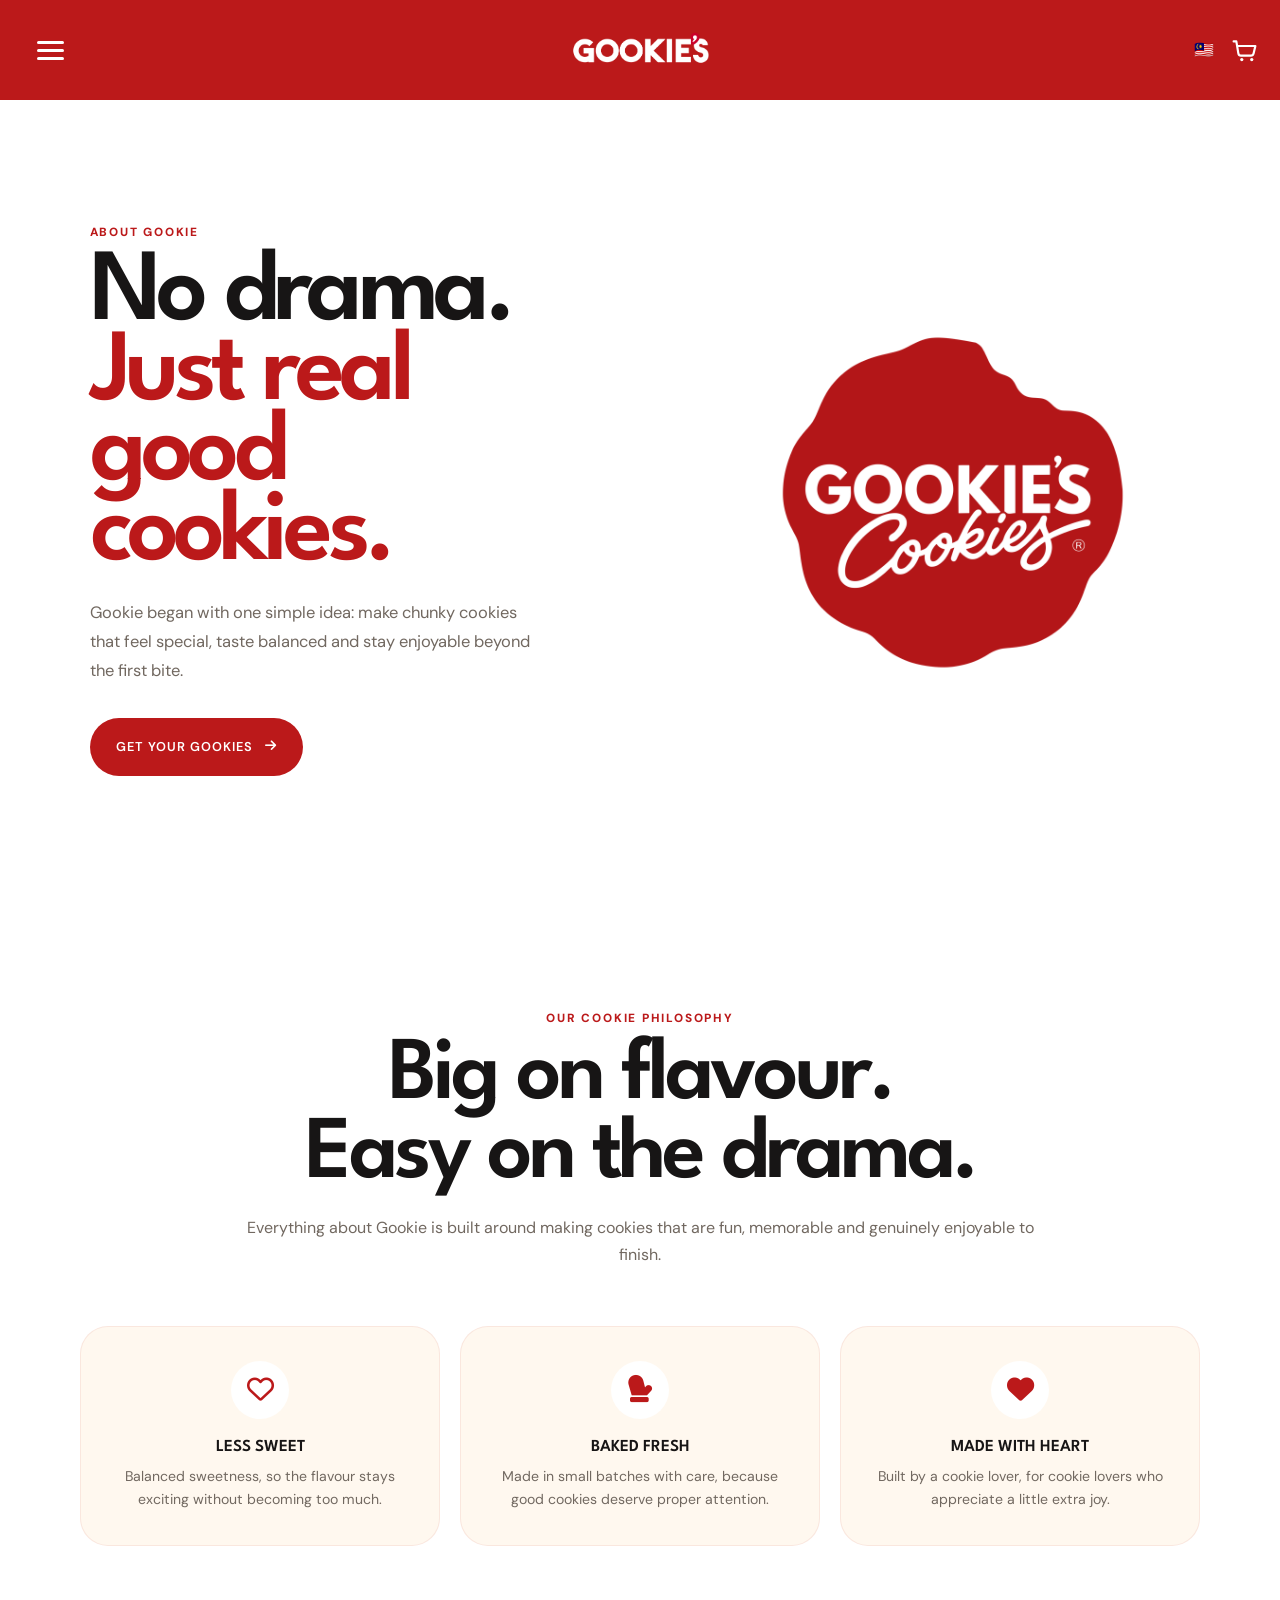
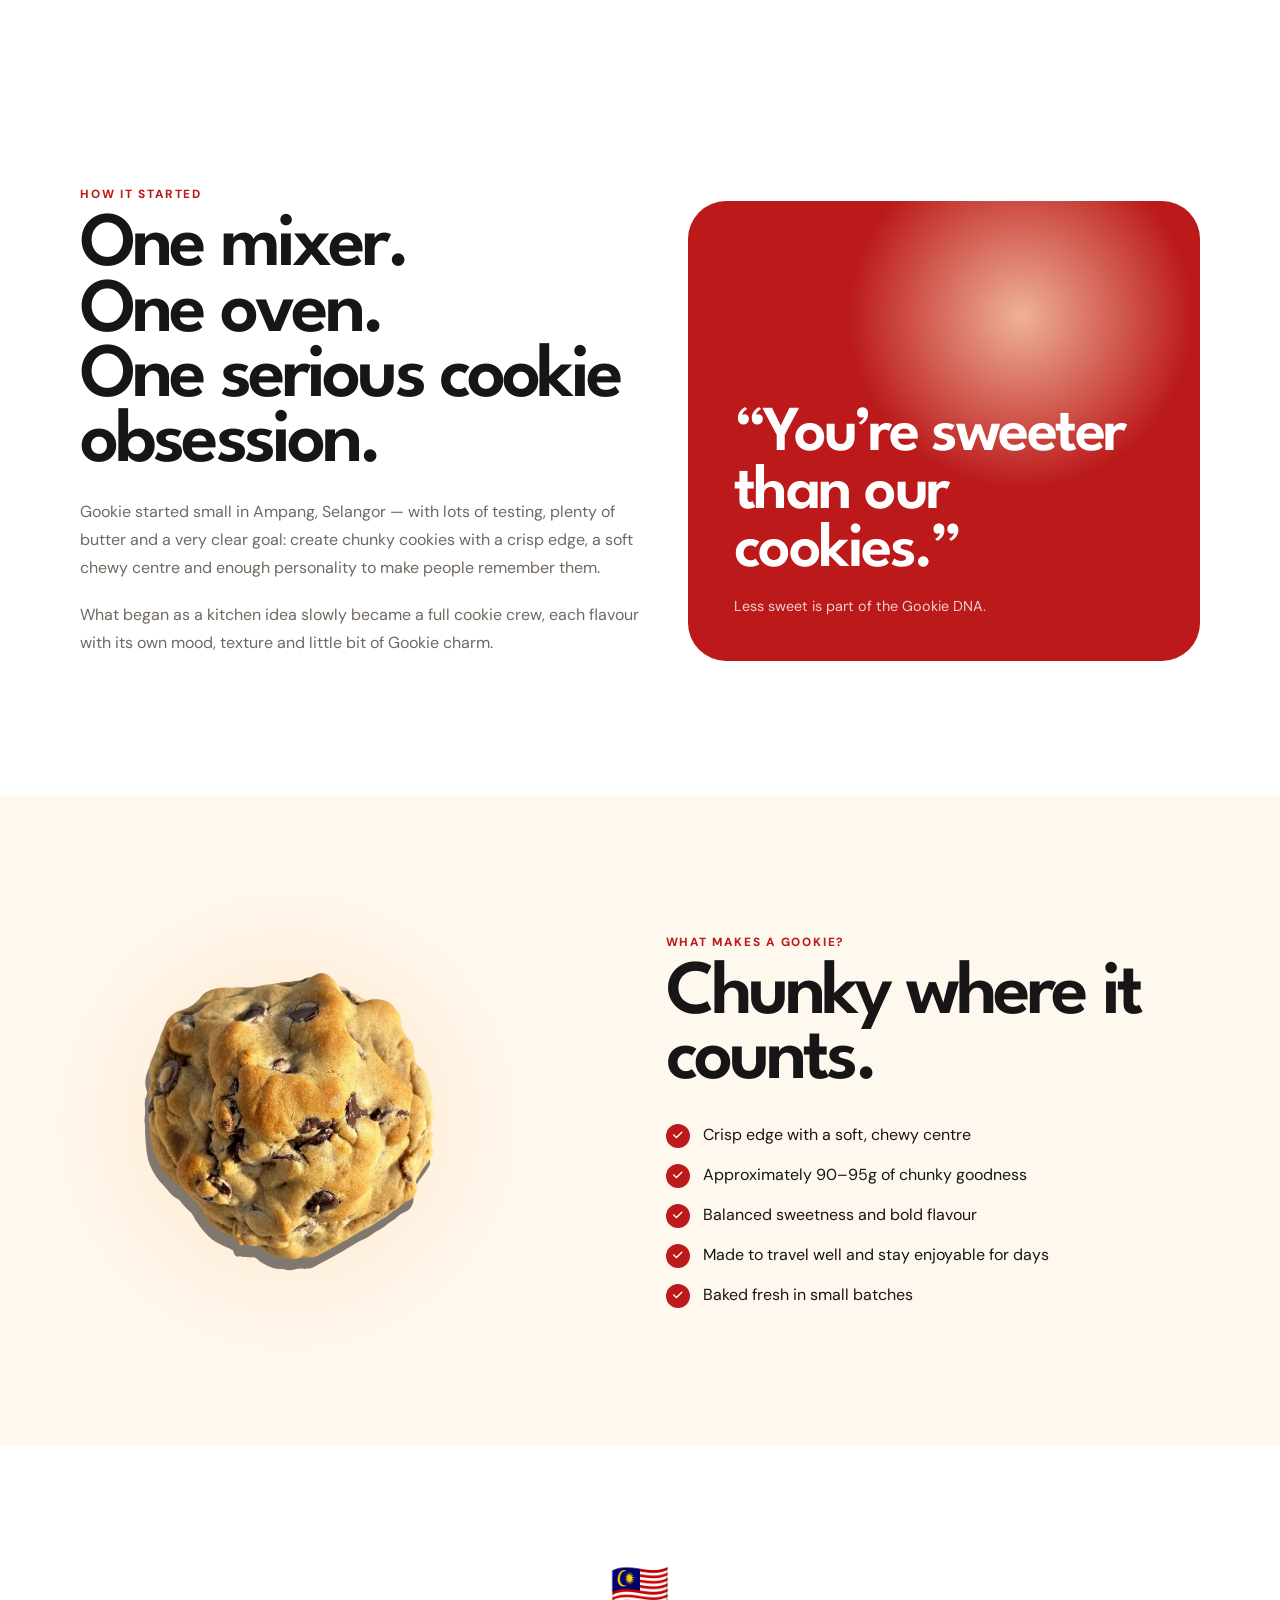
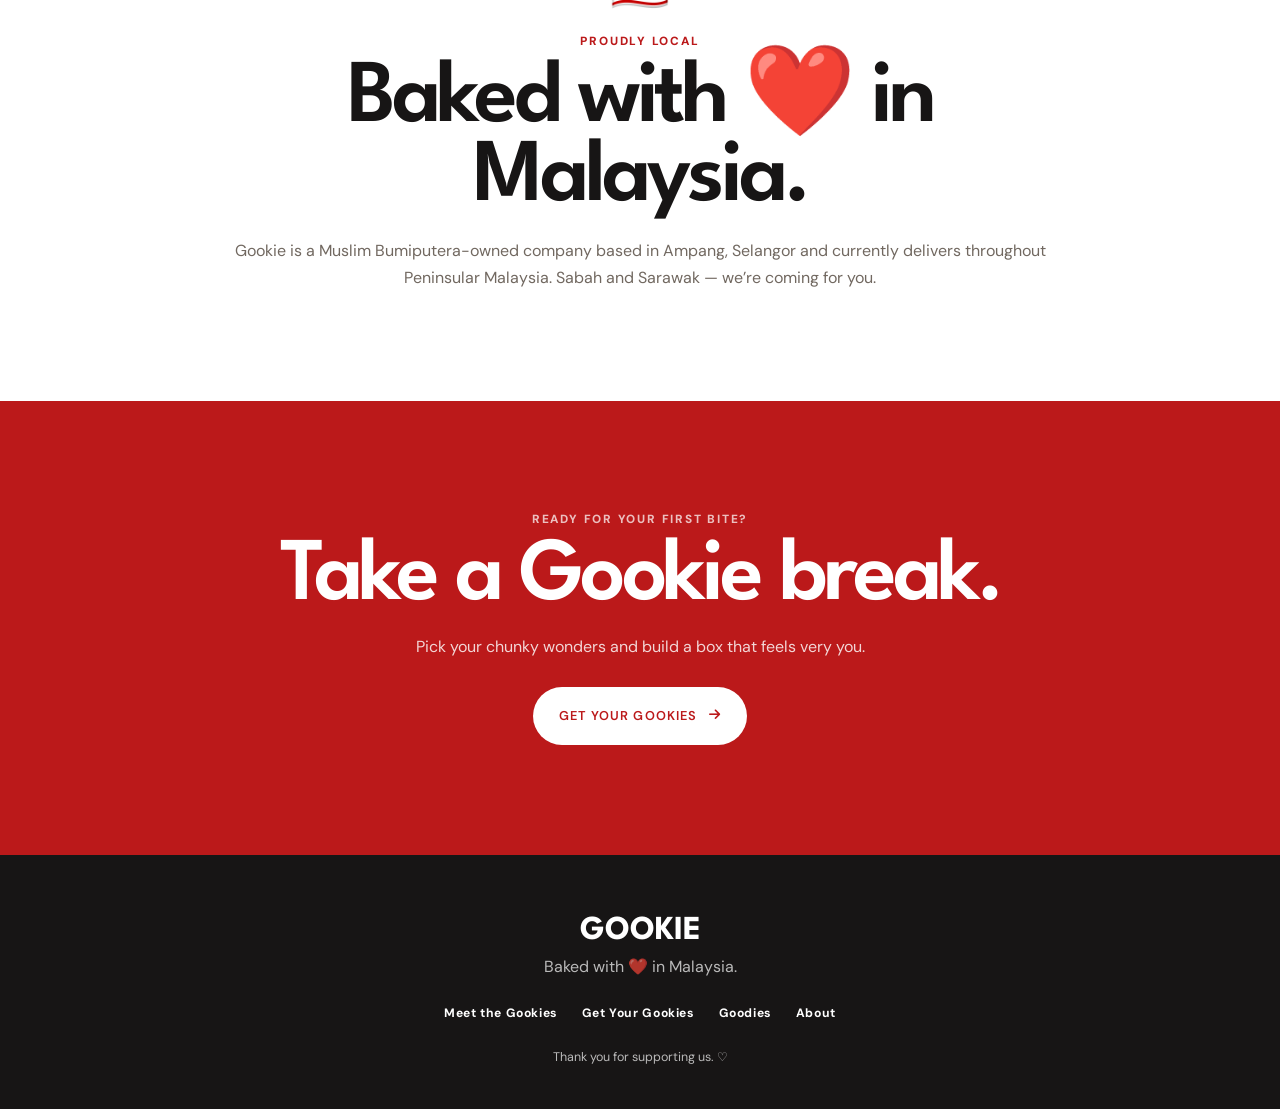
==== commit 37bd877c: "Add files via upload" ====
--- a/about.html
+++ b/about.html
@@ -19,6 +19,7 @@
 
   <link rel="stylesheet" href="style.css?v=10.0" />
   <link rel="stylesheet" href="about.css?v=1.0" />
+  <link rel="stylesheet" href="responsive-modal.css?v=1.0" />
 </head>
 
 <body class="about-page">
@@ -325,5 +326,6 @@
   </footer>
 
   <script src="about.js?v=1.0"></script>
+  <script src="responsive-modal.js?v=1.0"></script>
 </body>
 </html>
--- a/about.css
+++ b/about.css
@@ -88,7 +88,7 @@
   width: min(520px, 88%);
   aspect-ratio: 1;
   padding: 42px;
-  border: 1px solid rgba(187, 25, 26, 0.1);
+  border: 0px solid rgba(187, 25, 26, 0.1);
   border-radius: 50%;
   background: rgba(255, 255, 255, 0.76);
   box-shadow: none;
--- a/responsive-modal.css
+++ b/responsive-modal.css
@@ -0,0 +1,434 @@
+/* =========================================================
+   GOOKIE — GLOBAL RESPONSIVE MODAL & DRAWER SYSTEM
+   FILE: responsive-modal.css
+
+   Purpose:
+   - Keeps every popup inside the visible Android/iOS viewport.
+   - Preserves existing visual styling and JavaScript behaviour.
+   - Uses internal scrolling only where content is longer than the screen.
+   - Supports browser toolbars, notches, safe areas and landscape phones.
+========================================================= */
+
+:root {
+  --gookie-vh: 100dvh;
+  --gookie-safe-top: max(8px, env(safe-area-inset-top));
+  --gookie-safe-right: max(8px, env(safe-area-inset-right));
+  --gookie-safe-bottom: max(8px, env(safe-area-inset-bottom));
+  --gookie-safe-left: max(8px, env(safe-area-inset-left));
+  --gookie-modal-gap: 16px;
+}
+
+/* Fallback order: older browsers use vh/svh, modern browsers use JS-updated px. */
+@supports not (height: 100dvh) {
+  :root {
+    --gookie-vh: 100svh;
+  }
+}
+
+/* Prevent accidental horizontal overflow inside all overlays. */
+.modal,
+.drawer,
+.order-creation-loader {
+  max-width: 100vw;
+}
+
+/* =========================================================
+   GLOBAL MODAL VIEWPORT
+========================================================= */
+
+.modal {
+  width: 100%;
+  height: 100vh;
+  height: 100svh;
+  height: var(--gookie-vh);
+  max-height: var(--gookie-vh);
+  padding:
+    var(--gookie-safe-top)
+    var(--gookie-safe-right)
+    var(--gookie-safe-bottom)
+    var(--gookie-safe-left);
+  overflow: hidden;
+  overscroll-behavior: contain;
+}
+
+.modal-card {
+  min-width: 0;
+  max-width: 100%;
+  max-height: calc(
+    var(--gookie-vh)
+    - var(--gookie-safe-top)
+    - var(--gookie-safe-bottom)
+  );
+  overscroll-behavior: contain;
+  -webkit-overflow-scrolling: touch;
+}
+
+/* Close controls must remain reachable above long content. */
+.modal-close-button {
+  position: relative;
+  z-index: 40;
+  flex: 0 0 auto;
+}
+
+/* =========================================================
+   STRUCTURED MODALS
+   Header/footer stay visible; only the middle content scrolls.
+========================================================= */
+
+.flavour-selector-modal,
+.checkout-modal-card,
+.payment-modal-card,
+.footer-info-modal-card {
+  display: flex;
+  flex-direction: column;
+  overflow: hidden;
+}
+
+/* Header remains part of the card and never collapses. */
+.modal-sticky-header,
+.footer-info-modal-header {
+  position: relative;
+  z-index: 30;
+  flex: 0 0 auto;
+}
+
+/* Footer CTA remains reachable without scrolling the whole popup. */
+.modal-sticky-footer {
+  position: relative;
+  z-index: 30;
+  flex: 0 0 auto;
+  padding-bottom: max(
+    12px,
+    env(safe-area-inset-bottom)
+  );
+}
+
+/* Flavour selector: meter remains visible while the flavour list scrolls. */
+.flavour-selector-modal {
+  height: min(
+    92vh,
+    calc(var(--gookie-vh) - var(--gookie-safe-top) - var(--gookie-safe-bottom))
+  );
+}
+
+.flavour-selector-modal .flavour-box-meter {
+  position: relative;
+  top: auto;
+  z-index: 20;
+  flex: 0 0 auto;
+}
+
+.flavour-selector-modal .flavour-name-list {
+  min-height: 0;
+  flex: 1 1 auto;
+  overflow-x: hidden;
+  overflow-y: auto;
+  overscroll-behavior: contain;
+  -webkit-overflow-scrolling: touch;
+}
+
+/* Checkout and payment: preserve current design while containing scrolling. */
+.checkout-modal-card,
+.payment-modal-card,
+.footer-info-modal-card {
+  height: min(
+    92vh,
+    calc(var(--gookie-vh) - var(--gookie-safe-top) - var(--gookie-safe-bottom))
+  );
+}
+
+.checkout-modal-body,
+.payment-modal-body,
+.footer-info-modal-body {
+  min-height: 0;
+  flex: 1 1 auto;
+  overflow-x: hidden;
+  overflow-y: auto;
+  overscroll-behavior: contain;
+  -webkit-overflow-scrolling: touch;
+}
+
+/* =========================================================
+   FREE-FORM CONTENT MODALS
+   These do not have dedicated body wrappers, so the card scrolls safely.
+========================================================= */
+
+.cookie-detail-modal,
+.gookie-pick-modal-card,
+.gookie-profile-modal-card {
+  overflow-x: hidden;
+  overflow-y: auto;
+  max-height: calc(
+    var(--gookie-vh)
+    - var(--gookie-safe-top)
+    - var(--gookie-safe-bottom)
+  );
+}
+
+/* Meet the Gookies close button stays visible during card scrolling. */
+.gookie-profile-modal-card {
+  position: relative;
+}
+
+.gookie-profile-modal-card .gookie-profile-close {
+  position: sticky;
+  top: 0;
+  float: right;
+  margin-left: auto;
+}
+
+/* =========================================================
+   ORDER LOADER
+========================================================= */
+
+.order-creation-loader {
+  width: 100%;
+  height: 100vh;
+  height: 100svh;
+  height: var(--gookie-vh);
+  max-height: var(--gookie-vh);
+  padding:
+    var(--gookie-safe-top)
+    var(--gookie-safe-right)
+    var(--gookie-safe-bottom)
+    var(--gookie-safe-left);
+  overflow-x: hidden;
+  overflow-y: auto;
+  overscroll-behavior: contain;
+}
+
+.order-creation-loader-card {
+  max-width: 100%;
+  max-height: calc(
+    var(--gookie-vh)
+    - var(--gookie-safe-top)
+    - var(--gookie-safe-bottom)
+  );
+}
+
+/* =========================================================
+   DRAWERS
+========================================================= */
+
+.drawer {
+  height: 100vh;
+  height: 100svh;
+  height: var(--gookie-vh);
+  max-height: var(--gookie-vh);
+  padding-top: max(18px, env(safe-area-inset-top));
+  padding-right: max(18px, env(safe-area-inset-right));
+  padding-bottom: max(18px, env(safe-area-inset-bottom));
+  padding-left: max(18px, env(safe-area-inset-left));
+  overflow: hidden;
+  overscroll-behavior: contain;
+}
+
+.drawer-header,
+.cart-drawer-footer {
+  flex: 0 0 auto;
+}
+
+.drawer-nav,
+.cart-content,
+.cart-empty-state {
+  min-height: 0;
+  overflow-x: hidden;
+  overflow-y: auto;
+  overscroll-behavior: contain;
+  -webkit-overflow-scrolling: touch;
+}
+
+/* =========================================================
+   MOBILE — ALL PHONE WIDTHS
+========================================================= */
+
+@media (max-width: 767px) {
+  :root {
+    --gookie-modal-gap: 8px;
+  }
+
+  .modal {
+    padding:
+      max(6px, env(safe-area-inset-top))
+      max(6px, env(safe-area-inset-right))
+      max(6px, env(safe-area-inset-bottom))
+      max(6px, env(safe-area-inset-left));
+  }
+
+  .modal-card {
+    width: 100%;
+    max-width: 100%;
+    max-height: calc(
+      var(--gookie-vh)
+      - max(6px, env(safe-area-inset-top))
+      - max(6px, env(safe-area-inset-bottom))
+    );
+  }
+
+  .flavour-selector-modal,
+  .checkout-modal-card,
+  .payment-modal-card,
+  .footer-info-modal-card {
+    height: calc(
+      var(--gookie-vh)
+      - max(6px, env(safe-area-inset-top))
+      - max(6px, env(safe-area-inset-bottom))
+    );
+  }
+
+  /* Prevent sticky areas from taking more space than necessary. */
+  .modal-sticky-header,
+  .footer-info-modal-header {
+    padding-top: 12px;
+    padding-bottom: 12px;
+  }
+
+  .modal-sticky-footer {
+    padding-top: 10px;
+    padding-bottom: max(10px, env(safe-area-inset-bottom));
+  }
+
+  .flavour-selector-modal .flavour-box-meter {
+    margin-top: 8px;
+    margin-bottom: 0;
+  }
+
+  .flavour-selector-modal .flavour-name-list {
+    scroll-padding-top: 12px;
+  }
+
+  /* Large standalone modal layouts must not force desktop widths. */
+  .cookie-detail-modal,
+  .gookie-pick-modal-card,
+  .gookie-profile-modal-card {
+    width: 100%;
+  }
+
+  /* Forms must never stretch beyond the viewport. */
+  .modal input,
+  .modal textarea,
+  .modal select,
+  .modal button {
+    max-width: 100%;
+  }
+}
+
+/* =========================================================
+   VERY NARROW PHONES
+========================================================= */
+
+@media (max-width: 380px) {
+  .modal {
+    padding-left: 4px;
+    padding-right: 4px;
+  }
+
+  .modal-sticky-header,
+  .footer-info-modal-header {
+    gap: 10px;
+  }
+
+  .modal-close-button {
+    width: 38px;
+    height: 38px;
+    flex-basis: 38px;
+  }
+
+  .flavour-selector-modal .flavour-name-list,
+  .checkout-modal-body,
+  .payment-modal-body,
+  .footer-info-modal-body {
+    padding-left: 12px;
+    padding-right: 12px;
+  }
+}
+
+/* =========================================================
+   SHORT ANDROID / iPHONE SCREENS
+========================================================= */
+
+@media (max-height: 700px) {
+  .modal-sticky-header,
+  .footer-info-modal-header {
+    padding-top: 8px;
+    padding-bottom: 8px;
+  }
+
+  .modal-sticky-header h2,
+  .footer-info-modal-header h2 {
+    margin-top: 2px;
+    line-height: 1;
+  }
+
+  .modal-sticky-footer {
+    padding-top: 7px;
+    padding-bottom: max(7px, env(safe-area-inset-bottom));
+  }
+
+  .flavour-selector-modal .flavour-box-meter {
+    padding-top: 9px;
+    padding-bottom: 9px;
+  }
+
+  .payment-modal-body,
+  .checkout-modal-body {
+    padding-top: 12px;
+    padding-bottom: 12px;
+  }
+}
+
+/* =========================================================
+   LANDSCAPE PHONES
+========================================================= */
+
+@media (orientation: landscape) and (max-height: 540px) {
+  .modal {
+    padding: 4px;
+  }
+
+  .modal-card,
+  .flavour-selector-modal,
+  .checkout-modal-card,
+  .payment-modal-card,
+  .footer-info-modal-card {
+    max-height: calc(var(--gookie-vh) - 8px);
+    height: calc(var(--gookie-vh) - 8px);
+  }
+
+  .modal-sticky-header,
+  .footer-info-modal-header {
+    padding-top: 6px;
+    padding-bottom: 6px;
+  }
+
+  .modal-sticky-footer {
+    padding-top: 6px;
+    padding-bottom: 6px;
+  }
+
+  .flavour-selector-modal .flavour-box-meter {
+    margin-top: 5px;
+    padding-top: 7px;
+    padding-bottom: 7px;
+  }
+
+  .flavour-selector-modal .flavour-name-list,
+  .checkout-modal-body,
+  .payment-modal-body,
+  .footer-info-modal-body {
+    padding-top: 8px;
+    padding-bottom: 8px;
+  }
+}
+
+/* =========================================================
+   ACCESSIBILITY
+========================================================= */
+
+@media (prefers-reduced-motion: reduce) {
+  .modal,
+  .modal-card,
+  .drawer {
+    transition-duration: 1ms !important;
+  }
+}
